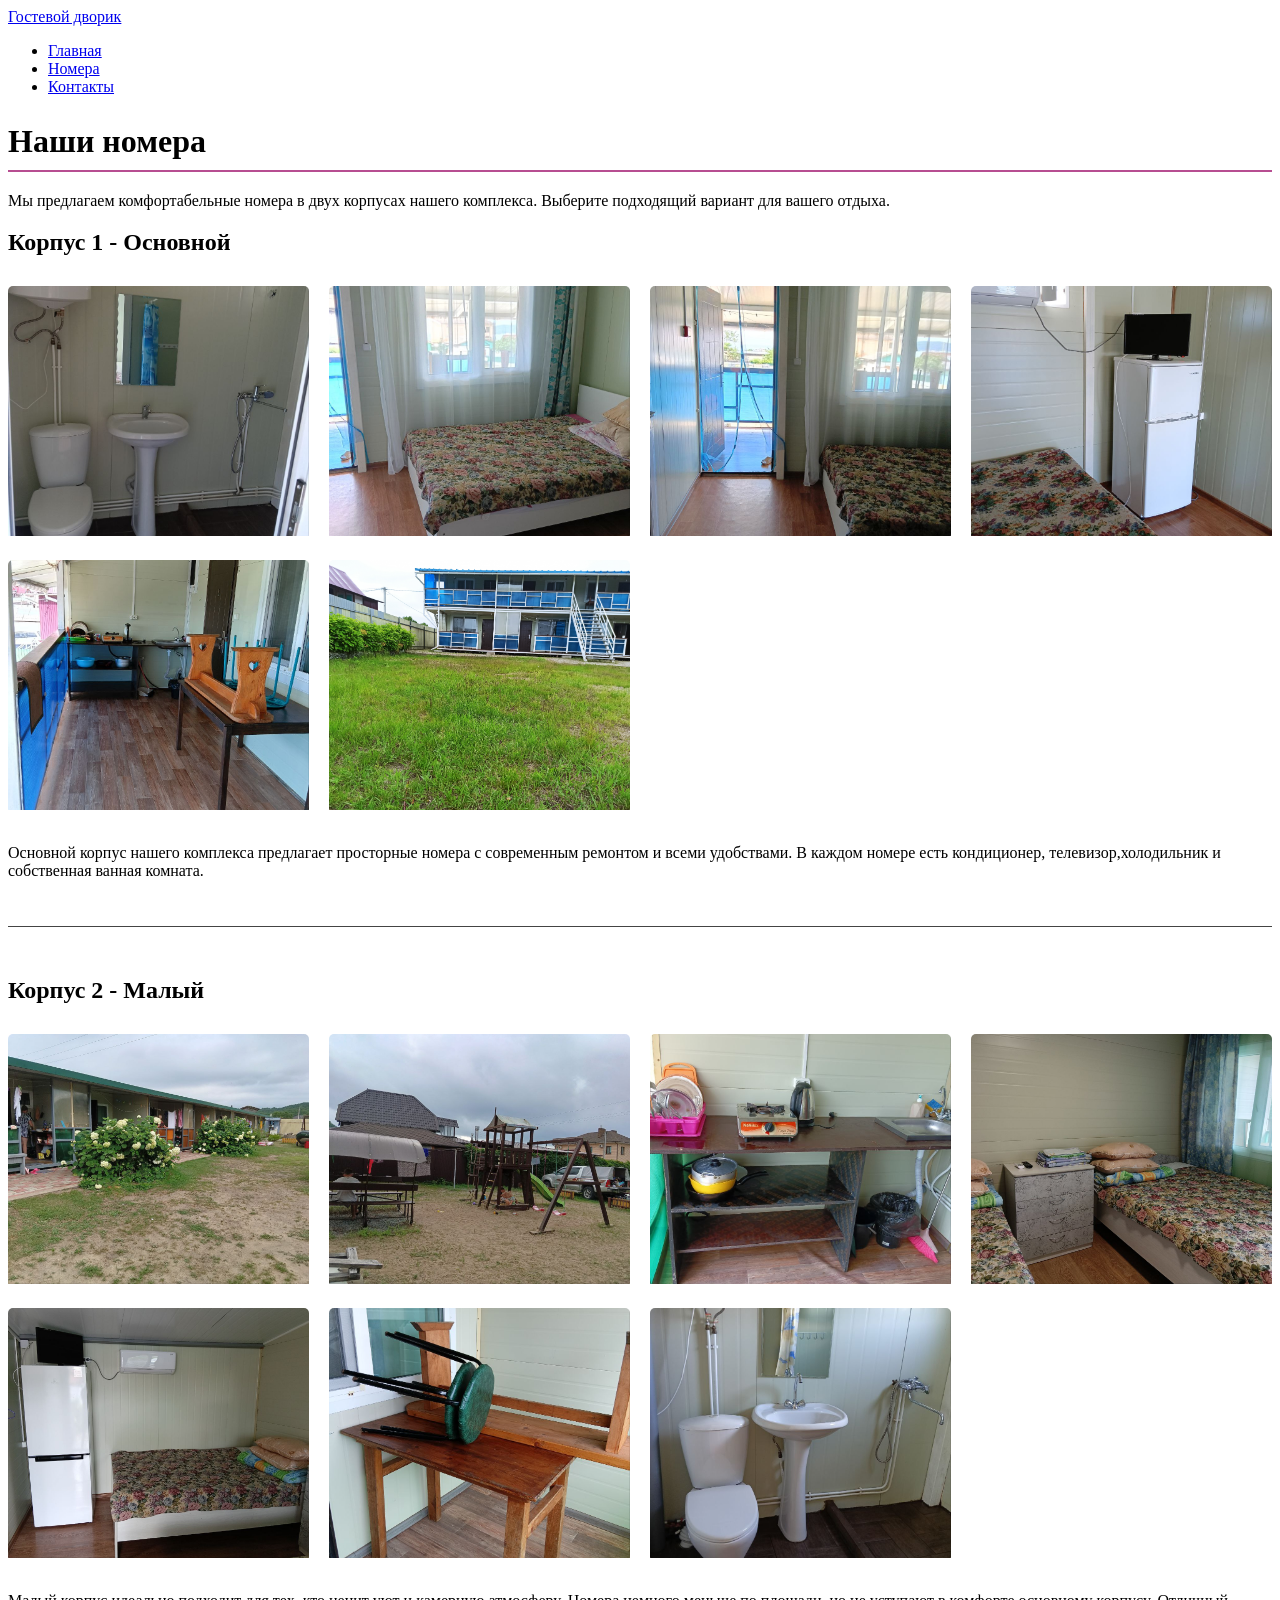
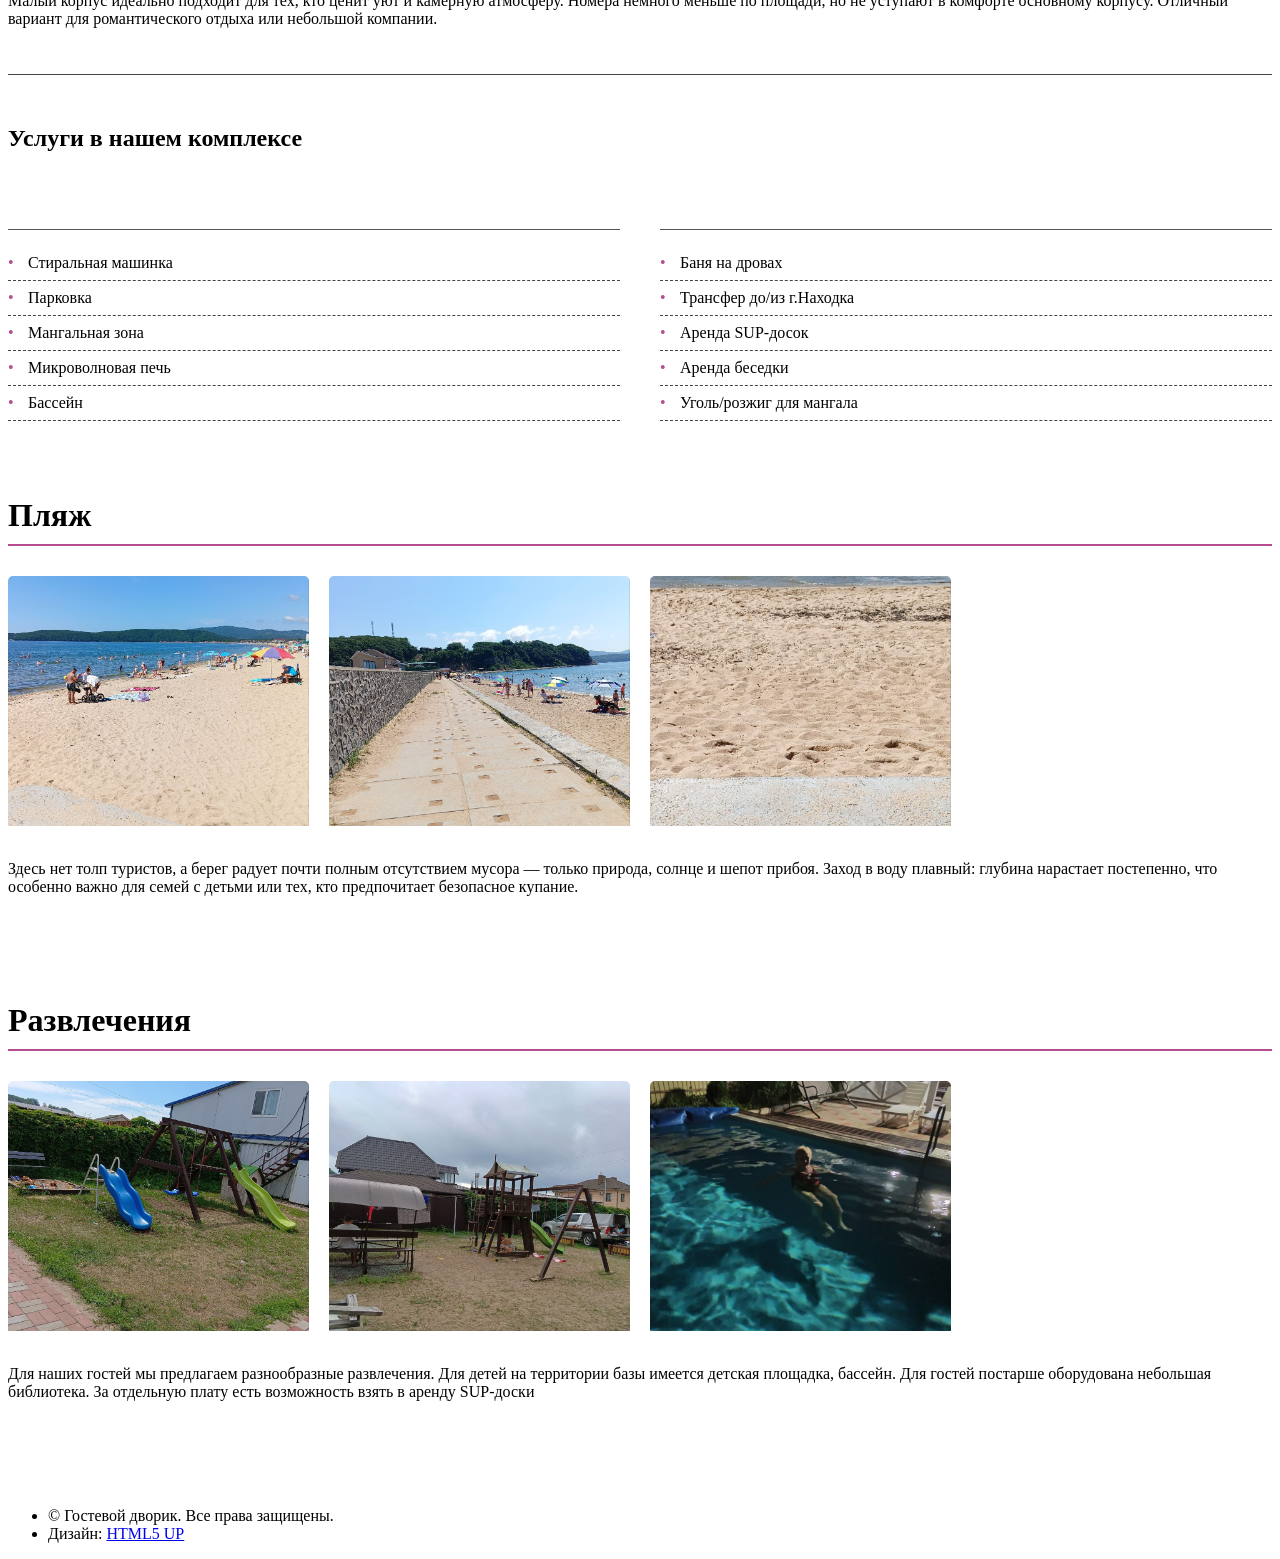
==== generic.html @ ad8b7fc5 "Add files via upload" ====
<!DOCTYPE HTML>
<!--
	Hyperspace by HTML5 UP
	html5up.net | @ajlkn
	Free for personal and commercial use under the CCA 3.0 license (html5up.net/license)
-->
<html>
	<head>
		<title>Гостевой дворик - Номера</title>
		<meta charset="utf-8" />
		<meta name="viewport" content="width=device-width, initial-scale=1, user-scalable=no" />
		<link rel="stylesheet" href="assets/css/main.css" />
		<noscript><link rel="stylesheet" href="assets/css/noscript.css" /></noscript>
		<style>
			/* Стили для разделов корпусов */
			.building-section {
				margin-bottom: 50px;
				padding-bottom: 30px;
				border-bottom: 1px solid #444;
			}
			
			/* Стили для списков услуг */
			.services-container {
				display: flex;
				flex-wrap: wrap;
				gap: 40px;
				margin: 30px 0;
			}
			.services-column {
				flex: 1;
				min-width: 300px;
			}
			.services-title {
				font-size: 1.2em;
				margin-bottom: 15px;
				color: #ffffff;
				padding-bottom: 5px;
				border-bottom: 1px solid #555;
			}
			.services-list {
				list-style-type: none;
				padding-left: 0;
			}
			.services-list li {
				padding: 8px 0;
				border-bottom: 1px dashed #444;
				position: relative;
				padding-left: 20px;
			}
			.services-list li:before {
				content: "•";
				color: #b74e91;
				position: absolute;
				left: 0;
			}
			.service-price {
				float: right;
				color: #f5a623;
				font-weight: bold;
			}
			.free {
				color: #4CAF50;
			}
			
			/* Стили для галереи */
			.gallery-section {
				margin: 60px 0;
				padding-bottom: 30px;
			}
			.gallery {
				display: grid;
				grid-template-columns: repeat(auto-fill, minmax(300px, 1fr));
				gap: 20px;
				margin: 30px 0;
			}
			.gallery-item {
				overflow: hidden;
				border-radius: 5px;
				cursor: pointer;
			}
			.gallery-item img {
				width: 100%;
				height: 250px;
				object-fit: cover;
				transition: transform 0.3s ease;
			}
			.gallery-item:hover img {
				transform: scale(1.05);
			}
			.gallery-description {
				margin-top: 20px;
			}
			
			/* Главный заголовок без подчеркивания */
			.major {
				border-bottom: none !important;
				padding-bottom: 0 !important;
			}
			
			/* Стили для заголовков разделов */
			.section-title {
				font-size: 2em;
				margin-bottom: 20px;
				padding-bottom: 10px;
				border-bottom: 2px solid #b74e91;
			}
			
			/* Розовая линия для разделов */
			.section-divider {
				border-bottom: 2px solid #b74e91;
				margin: 40px 0;
			}
			
			/* Стили для модального окна галереи */
			.modal {
				display: none;
				position: fixed;
				z-index: 9999;
				left: 0;
				top: 0;
				width: 100%;
				height: 100%;
				background-color: rgba(0, 0, 0, 0.9);
				overflow: auto;
			}
			.modal-content {
				display: flex;
				justify-content: center;
				align-items: center;
				height: 100%;
				position: relative;
			}
			.modal-image {
				max-width: 90%;
				max-height: 90%;
				object-fit: contain;
			}
			.close {
				position: absolute;
				top: 20px;
				right: 35px;
				color: #fff;
				font-size: 40px;
				font-weight: bold;
				cursor: pointer;
				z-index: 10000;
			}
			.close:hover {
				color: #b74e91;
			}
			.prev, .next {
				cursor: pointer;
				position: absolute;
				top: 50%;
				width: auto;
				padding: 16px;
				margin-top: -50px;
				color: white;
				font-weight: bold;
				font-size: 24px;
				transition: 0.3s;
				user-select: none;
				background-color: rgba(0, 0, 0, 0.5);
				border-radius: 0 3px 3px 0;
				z-index: 10000;
			}
			.next {
				right: 0;
				border-radius: 3px 0 0 3px;
			}
			.prev {
				left: 0;
				border-radius: 3px 0 0 3px;
			}
			.prev:hover, .next:hover {
				background-color: rgba(0, 0, 0, 0.8);
			}
		</style>
	</head>
	<body class="is-preload">

		<!-- Header -->
			<header id="header">
				<a href="index.html" class="title">Гостевой дворик</a>
				<nav>
					<ul>
						<li><a href="index.html">Главная</a></li>
						<li><a href="generic.html" class="active">Номера</a></li>
						<li><a href="index.html#contacts-anchor">Контакты</a></li>
					</ul>
				</nav>
			</header>

		<!-- Wrapper -->
			<div id="wrapper">

				<!-- Main -->
					<section id="main" class="wrapper">
						<div class="inner">
							<h1 class="section-title">Наши номера</h1>
							
							<p>Мы предлагаем комфортабельные номера в двух корпусах нашего комплекса. Выберите подходящий вариант для вашего отдыха.</p>
							
							<!-- Корпус 1 -->
							<div class="building-section">
								<h2>Корпус 1 - Основной</h2>
								<div class="gallery" id="building1-gallery">
									<div class="gallery-item">
										<img src="images/k1/1.jpg" alt="Корпус 1 - фото 1" onclick="openModal('building1', 0)">
									</div>
									<div class="gallery-item">
										<img src="images/k1/2.jpg" alt="Корпус 1 - фото 2" onclick="openModal('building1', 1)">
									</div>
									<div class="gallery-item">
										<img src="images/k1/3.jpg" alt="Корпус 1 - фото 3" onclick="openModal('building1', 2)">
									</div>
									<div class="gallery-item">
										<img src="images/k1/4.jpg" alt="Корпус 1 - фото 4" onclick="openModal('building1', 3)">
									</div>
									<div class="gallery-item">
										<img src="images/k1/5.jpg" alt="Корпус 1 - фото 5" onclick="openModal('building1', 4)">
									</div>
									<div class="gallery-item">
										<img src="images/k1/6.jpg" alt="Корпус 1 - фото 5" onclick="openModal('building1', 4)">
									</div>
								</div>
								<p>Основной корпус нашего комплекса предлагает просторные номера с современным ремонтом и всеми удобствами. В каждом номере есть кондиционер, телевизор,холодильник и собственная ванная комната.</p>
							</div>
							
							<!-- Корпус 2 -->
							<div class="building-section">
								<h2>Корпус 2 - Малый</h2>
								<div class="gallery" id="building2-gallery">
									<div class="gallery-item">
										<img src="images/k2/1.jpg" alt="Корпус 2 - фото 1" onclick="openModal('building2', 0)">
									</div>
									<div class="gallery-item">
										<img src="images/k2/2.jpg" alt="Корпус 2 - фото 2" onclick="openModal('building2', 1)">
									</div>
									<div class="gallery-item">
										<img src="images/k2/3.jpg" alt="Корпус 2 - фото 3" onclick="openModal('building2', 2)">
									</div>
									<div class="gallery-item">
										<img src="images/k2/4.jpg" alt="Корпус 2 - фото 4" onclick="openModal('building2', 3)">
									</div>
									<div class="gallery-item">
										<img src="images/k2/5.jpg" alt="Корпус 2 - фото 5" onclick="openModal('building2', 4)">
									</div>
									<div class="gallery-item">
										<img src="images/k2/6.jpg" alt="Корпус 2 - фото 6" onclick="openModal('building2', 4)">
									</div>
									<div class="gallery-item">
										<img src="images/k2/7.jpg" alt="Корпус 2 - фото 7" onclick="openModal('building2', 4)">
									</div>
								</div>
								<p>Малый корпус идеально подходит для тех, кто ценит уют и камерную атмосферу. Номера немного меньше по площади, но не уступают в комфорте основному корпусу. Отличный вариант для романтического отдыха или небольшой компании.</p>
							</div>
							
							<!-- Общие услуги -->
							<h2>Услуги в нашем комплексе</h2>
							<div class="services-container">
								<div class="services-column">
									<h3 class="services-title">Основные услуги <span class="free"></span></h3>
									<ul class="services-list">
										<li>Стиральная машинка<span class="service-price free"></span></li>
										<li>Парковка <span class="service-price free"></span></li>
										<li>Мангальная зона <span class="service-price free"></span></li>
										<li>Микроволновая печь <span class="service-price free"></span></li>
										<li>Бассейн <span class="service-price free"></span></li>
									</ul>
								</div>
								<div class="services-column">
									<h3 class="services-title">Дополнительные услуги</h3>
									<ul class="services-list">
										<li>Баня на дровах <span class="service-price"> </span></li>
										<li>Трансфер до/из г.Находка  <span class="service-price"></span></li>
										<li>Аренда SUP-досок <span class="service-price"></span></li>
										<li>Аренда беседки <span class="service-price"></span></li>
										<li>Уголь/розжиг для мангала<span class="service-price"></span></li>
									</ul>
								</div>
							</div>
							
							<!-- Розовая разделительная линия -->
							
							
							<!-- Раздел Пляж -->
							<div id="beach-anchor"></div>
							<div class="gallery-section">
								<h2 class="section-title">Пляж</h2>
								<div class="gallery">
									<div class="gallery-item">
										<img src="images/beach/1.jpg" alt="Пляж - общий вид" onclick="openModal('beach', 0)">
									</div>
									<div class="gallery-item">
										<img src="images/beach/2.jpg" alt="терртория" onclick="openModal('beach', 1)">
									</div>
									<div class="gallery-item">
										<img src="images/beach/3.jpg" alt="территория" onclick="openModal('beach', 2)">
									</div>
								</div>
								<div class="gallery-description">
									<p>Здесь нет толп туристов, а берег радует почти полным отсутствием мусора — только природа, солнце и шепот прибоя. Заход в воду плавный: глубина нарастает постепенно, что особенно важно для семей с детьми или тех, кто предпочитает безопасное купание.</p>
								</div>
							</div>
							
							<!-- Раздел Развлечения -->
							<div id="entertainment-anchor"></div>
							<div class="gallery-section">
								<h2 class="section-title">Развлечения</h2>
								<div class="gallery">
									<div class="gallery-item">
										<img src="images/entertainment/1.jpg" alt="Водные развлечения" onclick="openModal('entertainment', 0)">
									</div>
									<div class="gallery-item">
										<img src="images/entertainment/2.jpg" alt="Детский клуб" onclick="openModal('entertainment', 1)">
									</div>
									<div class="gallery-item">
										<img src="images/entertainment/3.jpg" alt="Вечерние мероприятия" onclick="openModal('entertainment', 2)">
									</div>
								</div>
								<div class="gallery-description">
									<p>Для наших гостей мы предлагаем разнообразные развлечения. Для детей на территории базы имеется детская площадка, бассейн.
										Для гостей постарше оборудована небольшая библиотека. За отдельную плату есть возможность взять в аренду SUP-доски
									</p>
								</div>
							</div>
						</div>
					</section>

			</div>

		<!-- Модальное окно галереи -->
		<div id="galleryModal" class="modal">
			<span class="close" onclick="closeModal()">&times;</span>
			<div class="modal-content">
				<span class="prev" onclick="changeSlide(-1)">&#10094;</span>
				<img class="modal-image" id="modalImage" src="" alt="">
				<span class="next" onclick="changeSlide(1)">&#10095;</span>
			</div>
		</div>

		<!-- Footer -->
			<footer id="footer" class="wrapper alt">
				<div class="inner">
					<ul class="menu">
						<li>&copy; Гостевой дворик. Все права защищены.</li><li>Дизайн: <a href="http://html5up.net">HTML5 UP</a></li>
					</ul>
				</div>
			</footer>

		<!-- Scripts -->
			<script src="assets/js/jquery.min.js"></script>
			<script src="assets/js/jquery.scrollex.min.js"></script>
			<script src="assets/js/jquery.scrolly.min.js"></script>
			<script src="assets/js/browser.min.js"></script>
			<script src="assets/js/breakpoints.min.js"></script>
			<script src="assets/js/util.js"></script>
			<script src="assets/js/main.js"></script>
			
			<script>
				// Данные для галерей
				const galleries = {
					building1: [
						{ src: "images/k1/1.jpg", alt: "Корпус 1 - фото 1" },
						{ src: "images/k1/2.jpg", alt: "Корпус 1 - фото 2" },
						{ src: "images/k1/3.jpg", alt: "Корпус 1 - фото 3" },
						{ src: "images/k1/4.jpg", alt: "Корпус 1 - фото 4" },
						{ src: "images/k1/5.jpg", alt: "Корпус 1 - фото 5" }
					],
					building2: [
						{ src: "images/k2/1.jpg", alt: "Корпус 2 - фото 1" },
						{ src: "images/k2/2.jpg", alt: "Корпус 2 - фото 2" },
						{ src: "images/k2/3.jpg", alt: "Корпус 2 - фото 3" },
						{ src: "images/k2/4.jpg", alt: "Корпус 2 - фото 4" },
						{ src: "images/k2/5.jpg", alt: "Корпус 2 - фото 5" },
					],
					beach: [
						{ src: "images/beach/1.jpg", alt: "Пляж - общий вид" },
						{ src: "images/beach/2.jpg", alt: "территория" },
						{ src: "images/beach/3.jpg", alt: "территория" }
					],
					entertainment: [
						{ src: "images/entertainment/1.jpg", alt: "бассейн" },
						{ src: "images/entertainment/2.jpg", alt: "Детская площадка" },
						{ src: "images/entertainment/3.jpg", alt: "книги" }
					]
				};
				
				let currentGallery = '';
				let currentSlide = 0;
				
				// Открытие модального окна
				function openModal(galleryName, slideIndex) {
					currentGallery = galleryName;
					currentSlide = slideIndex;
					const modal = document.getElementById('galleryModal');
					modal.style.display = 'block';
					document.body.style.overflow = 'hidden'; // Блокируем прокрутку страницы
					updateModalImage();
				}
				
				// Закрытие модального окна
				function closeModal() {
					const modal = document.getElementById('galleryModal');
					modal.style.display = 'none';
					document.body.style.overflow = 'auto'; // Возвращаем прокрутку страницы
				}
				
				// Переключение слайдов
				function changeSlide(n) {
					currentSlide += n;
					const galleryLength = galleries[currentGallery].length;
					
					if (currentSlide >= galleryLength) {
						currentSlide = 0;
					} else if (currentSlide < 0) {
						currentSlide = galleryLength - 1;
					}
					
					updateModalImage();
				}
				
				// Обновление изображения в модальном окне
				function updateModalImage() {
					const modalImg = document.getElementById('modalImage');
					const currentImage = galleries[currentGallery][currentSlide];
					modalImg.src = currentImage.src;
					modalImg.alt = currentImage.alt;
				}
				
				// Закрытие модального окна при клике вне изображения
				document.addEventListener('click', function(event) {
					const modal = document.getElementById('galleryModal');
					if (event.target == modal) {
						closeModal();
					}
				});
				
				// Навигация с клавиатуры
				document.onkeydown = function(e) {
					e = e || window.event;
					const modal = document.getElementById('galleryModal');
					if (modal.style.display === 'block') {
						if (e.keyCode == 37) { // стрелка влево
							changeSlide(-1);
						} else if (e.keyCode == 39) { // стрелка вправо
							changeSlide(1);
						} else if (e.keyCode == 27) { // ESC
							closeModal();
						}
					}
				};
			</script>

	</body>
</html>
---- assets/css/main.css ----
@import url(fontawesome-all.min.css);

/*
	Hyperspace by HTML5 UP
	html5up.net | @ajlkn
	Free for personal and commercial use under the CCA 3.0 license (html5up.net/license)
*/

html, body, div, span, applet, object,
iframe, h1, h2, h3, h4, h5, h6, p, blockquote,
pre, a, abbr, acronym, address, big, cite,
code, del, dfn, em, img, ins, kbd, q, s, samp,
small, strike, strong, sub, sup, tt, var, b,
u, i, center, dl, dt, dd, ol, ul, li, fieldset,
form, label, legend, table, caption, tbody,
tfoot, thead, tr, th, td, article, aside,
canvas, details, embed, figure, figcaption,
footer, header, hgroup, menu, nav, output, ruby,
section, summary, time, mark, audio, video {
	margin: 0;
	padding: 0;
	border: 0;
	font-size: 100%;
	font: inherit;
	vertical-align: baseline;}

article, aside, details, figcaption, figure,
footer, header, hgroup, menu, nav, section {
	display: block;}

body {
	line-height: 1;
}

ol, ul {
	list-style: none;
}

blockquote, q {
	quotes: none;
}

	blockquote:before, blockquote:after, q:before, q:after {
		content: '';
		content: none;
	}

table {
	border-collapse: collapse;
	border-spacing: 0;
}

body {
	-webkit-text-size-adjust: none;
}

mark {
	background-color: transparent;
	color: inherit;
}

input::-moz-focus-inner {
	border: 0;
	padding: 0;
}

input, select, textarea {
	-moz-appearance: none;
	-webkit-appearance: none;
	-ms-appearance: none;
	appearance: none;
}

/* Basic */

	@-ms-viewport {
		width: device-width;
	}

	body {
		-ms-overflow-style: scrollbar;
	}

	@media screen and (max-width: 480px) {

		html, body {
			min-width: 320px;
		}

	}

	html {
		box-sizing: border-box;
	}

	*, *:before, *:after {
		box-sizing: inherit;
	}

	body {
		background: #312450;
	}

		body.is-preload *, body.is-preload *:before, body.is-preload *:after {
			-moz-animation: none !important;
			-webkit-animation: none !important;
			-ms-animation: none !important;
			animation: none !important;
			-moz-transition: none !important;
			-webkit-transition: none !important;
			-ms-transition: none !important;
			transition: none !important;
		}

/* Type */

	body, input, select, textarea {
		color: rgba(255, 255, 255, 0.55);
		font-family: Arial, Helvetica, sans-serif;
		font-size: 16.5pt;
		font-weight: normal;
		line-height: 1.75;
	}

		@media screen and (max-width: 1680px) {

			body, input, select, textarea {
				font-size: 13pt;
			}

		}

		@media screen and (max-width: 1280px) {

			body, input, select, textarea {
				font-size: 12pt;
			}

		}

		@media screen and (max-width: 360px) {

			body, input, select, textarea {
				font-size: 11pt;
			}

		}

	a {
		-moz-transition: color 0.2s ease, border-bottom-color 0.2s ease;
		-webkit-transition: color 0.2s ease, border-bottom-color 0.2s ease;
		-ms-transition: color 0.2s ease, border-bottom-color 0.2s ease;
		transition: color 0.2s ease, border-bottom-color 0.2s ease;
		border-bottom: dotted 1px rgba(255, 255, 255, 0.35);
		color: inherit;
		text-decoration: none;
	}

		a:hover {
			border-bottom-color: transparent;
			color: #ffffff;
		}

	strong, b {
		color: #ffffff;
		font-weight: bold;
	}

	em, i {
		font-style: italic;
	}

	p {
		margin: 0 0 2em 0;
	}

	h1, h2, h3, h4, h5, h6 {
		color: #ffffff;
		font-weight: bold;
		line-height: 1.5;
		margin: 0 0 0.5em 0;
	}

		h1 a, h2 a, h3 a, h4 a, h5 a, h6 a {
			color: inherit;
			text-decoration: none;
		}

	h1 {
		font-size: 2.75em;
	}

		h1.major {
			margin: 0 0 1.3em 0;
			position: relative;
			padding-bottom: 0.35em;
		}

			h1.major:after {
				background-image: -moz-linear-gradient(to right, #5e42a6, #b74e91);
				background-image: -webkit-linear-gradient(to right, #5e42a6, #b74e91);
				background-image: -ms-linear-gradient(to right, #5e42a6, #b74e91);
				background-image: linear-gradient(to right, #5e42a6, #b74e91);
				-moz-transition: max-width 0.2s ease;
				-webkit-transition: max-width 0.2s ease;
				-ms-transition: max-width 0.2s ease;
				transition: max-width 0.2s ease;
				border-radius: 0.2em;
				bottom: 0;
				content: '';
				height: 0.05em;
				position: absolute;
				right: 0;
				width: 100%;
			}

	h2 {
		font-size: 1.75em;
	}

	h3 {
		font-size: 1.1em;
	}

	h4 {
		font-size: 1em;
	}

	h5 {
		font-size: 0.8em;
	}

	h6 {
		font-size: 0.6em;
	}

	@media screen and (max-width: 736px) {

		h1 {
			font-size: 2em;
		}

		h2 {
			font-size: 1.25em;
		}

		h3 {
			font-size: 1em;
		}

		h4 {
			font-size: 0.8em;
		}

		h5 {
			font-size: 0.6em;
		}

		h6 {
			font-size: 0.6em;
		}

	}

	sub {
		font-size: 0.8em;
		position: relative;
		top: 0.5em;
	}

	sup {
		font-size: 0.8em;
		position: relative;
		top: -0.5em;
	}

	blockquote {
		border-left: solid 4px rgba(255, 255, 255, 0.15);
		font-style: italic;
		margin: 0 0 2em 0;
		padding: 0.5em 0 0.5em 2em;
	}

	code {
		background: rgba(255, 255, 255, 0.05);
		border-radius: 0.25em;
		border: solid 1px rgba(255, 255, 255, 0.15);
		font-family: "Courier New", monospace;
		font-size: 0.9em;
		margin: 0 0.25em;
		padding: 0.25em 0.65em;
	}

	pre {
		-webkit-overflow-scrolling: touch;
		font-family: "Courier New", monospace;
		font-size: 0.9em;
		margin: 0 0 2em 0;
	}

		pre code {
			display: block;
			line-height: 1.75em;
			padding: 1em 1.5em;
			overflow-x: auto;
		}

	hr {
		border: 0;
		border-bottom: solid 1px rgba(255, 255, 255, 0.15);
		margin: 2em 0;
	}

		hr.major {
			margin: 3em 0;
		}

	.align-left {
		text-align: left;
	}

	.align-center {
		text-align: center;
	}

	.align-right {
		text-align: right;
	}

/* Row */

	.row {
		display: flex;
		flex-wrap: wrap;
		box-sizing: border-box;
		align-items: stretch;
	}

		.row > * {
			box-sizing: border-box;
		}

		.row.gtr-uniform > * > :last-child {
			margin-bottom: 0;
		}

		.row.aln-left {
			justify-content: flex-start;
		}

		.row.aln-center {
			justify-content: center;
		}

		.row.aln-right {
			justify-content: flex-end;
		}

		.row.aln-top {
			align-items: flex-start;
		}

		.row.aln-middle {
			align-items: center;
		}

		.row.aln-bottom {
			align-items: flex-end;
		}

		.row > .imp {
			order: -1;
		}

		.row > .col-1 {
			width: 8.33333%;
		}

		.row > .off-1 {
			margin-left: 8.33333%;
		}

		.row > .col-2 {
			width: 16.66667%;
		}

		.row > .off-2 {
			margin-left: 16.66667%;
		}

		.row > .col-3 {
			width: 25%;
		}

		.row > .off-3 {
			margin-left: 25%;
		}

		.row > .col-4 {
			width: 33.33333%;
		}

		.row > .off-4 {
			margin-left: 33.33333%;
		}

		.row > .col-5 {
			width: 41.66667%;
		}

		.row > .off-5 {
			margin-left: 41.66667%;
		}

		.row > .col-6 {
			width: 50%;
		}

		.row > .off-6 {
			margin-left: 50%;
		}

		.row > .col-7 {
			width: 58.33333%;
		}

		.row > .off-7 {
			margin-left: 58.33333%;
		}

		.row > .col-8 {
			width: 66.66667%;
		}

		.row > .off-8 {
			margin-left: 66.66667%;
		}

		.row > .col-9 {
			width: 75%;
		}

		.row > .off-9 {
			margin-left: 75%;
		}

		.row > .col-10 {
			width: 83.33333%;
		}

		.row > .off-10 {
			margin-left: 83.33333%;
		}

		.row > .col-11 {
			width: 91.66667%;
		}

		.row > .off-11 {
			margin-left: 91.66667%;
		}

		.row > .col-12 {
			width: 100%;
		}

		.row > .off-12 {
			margin-left: 100%;
		}

		.row.gtr-0 {
			margin-top: 0;
			margin-left: 0em;
		}

			.row.gtr-0 > * {
				padding: 0 0 0 0em;
			}

			.row.gtr-0.gtr-uniform {
				margin-top: 0em;
			}

				.row.gtr-0.gtr-uniform > * {
					padding-top: 0em;
				}

		.row.gtr-25 {
			margin-top: 0;
			margin-left: -0.375em;
		}

			.row.gtr-25 > * {
				padding: 0 0 0 0.375em;
			}

			.row.gtr-25.gtr-uniform {
				margin-top: -0.375em;
			}

				.row.gtr-25.gtr-uniform > * {
					padding-top: 0.375em;
				}

		.row.gtr-50 {
			margin-top: 0;
			margin-left: -0.75em;
		}

			.row.gtr-50 > * {
				padding: 0 0 0 0.75em;
			}

			.row.gtr-50.gtr-uniform {
				margin-top: -0.75em;
			}

				.row.gtr-50.gtr-uniform > * {
					padding-top: 0.75em;
				}

		.row {
			margin-top: 0;
			margin-left: -1.5em;
		}

			.row > * {
				padding: 0 0 0 1.5em;
			}

			.row.gtr-uniform {
				margin-top: -1.5em;
			}

				.row.gtr-uniform > * {
					padding-top: 1.5em;
				}

		.row.gtr-150 {
			margin-top: 0;
			margin-left: -2.25em;
		}

			.row.gtr-150 > * {
				padding: 0 0 0 2.25em;
			}

			.row.gtr-150.gtr-uniform {
				margin-top: -2.25em;
			}

				.row.gtr-150.gtr-uniform > * {
					padding-top: 2.25em;
				}

		.row.gtr-200 {
			margin-top: 0;
			margin-left: -3em;
		}

			.row.gtr-200 > * {
				padding: 0 0 0 3em;
			}

			.row.gtr-200.gtr-uniform {
				margin-top: -3em;
			}

				.row.gtr-200.gtr-uniform > * {
					padding-top: 3em;
				}

		@media screen and (max-width: 1680px) {

			.row {
				display: flex;
				flex-wrap: wrap;
				box-sizing: border-box;
				align-items: stretch;
			}

				.row > * {
					box-sizing: border-box;
				}

				.row.gtr-uniform > * > :last-child {
					margin-bottom: 0;
				}

				.row.aln-left {
					justify-content: flex-start;
				}

				.row.aln-center {
					justify-content: center;
				}

				.row.aln-right {
					justify-content: flex-end;
				}

				.row.aln-top {
					align-items: flex-start;
				}

				.row.aln-middle {
					align-items: center;
				}

				.row.aln-bottom {
					align-items: flex-end;
				}

				.row > .imp-xlarge {
					order: -1;
				}

				.row > .col-1-xlarge {
					width: 8.33333%;
				}

				.row > .off-1-xlarge {
					margin-left: 8.33333%;
				}

				.row > .col-2-xlarge {
					width: 16.66667%;
				}

				.row > .off-2-xlarge {
					margin-left: 16.66667%;
				}

				.row > .col-3-xlarge {
					width: 25%;
				}

				.row > .off-3-xlarge {
					margin-left: 25%;
				}

				.row > .col-4-xlarge {
					width: 33.33333%;
				}

				.row > .off-4-xlarge {
					margin-left: 33.33333%;
				}

				.row > .col-5-xlarge {
					width: 41.66667%;
				}

				.row > .off-5-xlarge {
					margin-left: 41.66667%;
				}

				.row > .col-6-xlarge {
					width: 50%;
				}

				.row > .off-6-xlarge {
					margin-left: 50%;
				}

				.row > .col-7-xlarge {
					width: 58.33333%;
				}

				.row > .off-7-xlarge {
					margin-left: 58.33333%;
				}

				.row > .col-8-xlarge {
					width: 66.66667%;
				}

				.row > .off-8-xlarge {
					margin-left: 66.66667%;
				}

				.row > .col-9-xlarge {
					width: 75%;
				}

				.row > .off-9-xlarge {
					margin-left: 75%;
				}

				.row > .col-10-xlarge {
					width: 83.33333%;
				}

				.row > .off-10-xlarge {
					margin-left: 83.33333%;
				}

				.row > .col-11-xlarge {
					width: 91.66667%;
				}

				.row > .off-11-xlarge {
					margin-left: 91.66667%;
				}

				.row > .col-12-xlarge {
					width: 100%;
				}

				.row > .off-12-xlarge {
					margin-left: 100%;
				}

				.row.gtr-0 {
					margin-top: 0;
					margin-left: 0em;
				}

					.row.gtr-0 > * {
						padding: 0 0 0 0em;
					}

					.row.gtr-0.gtr-uniform {
						margin-top: 0em;
					}

						.row.gtr-0.gtr-uniform > * {
							padding-top: 0em;
						}

				.row.gtr-25 {
					margin-top: 0;
					margin-left: -0.375em;
				}

					.row.gtr-25 > * {
						padding: 0 0 0 0.375em;
					}

					.row.gtr-25.gtr-uniform {
						margin-top: -0.375em;
					}

						.row.gtr-25.gtr-uniform > * {
							padding-top: 0.375em;
						}

				.row.gtr-50 {
					margin-top: 0;
					margin-left: -0.75em;
				}

					.row.gtr-50 > * {
						padding: 0 0 0 0.75em;
					}

					.row.gtr-50.gtr-uniform {
						margin-top: -0.75em;
					}

						.row.gtr-50.gtr-uniform > * {
							padding-top: 0.75em;
						}

				.row {
					margin-top: 0;
					margin-left: -1.5em;
				}

					.row > * {
						padding: 0 0 0 1.5em;
					}

					.row.gtr-uniform {
						margin-top: -1.5em;
					}

						.row.gtr-uniform > * {
							padding-top: 1.5em;
						}

				.row.gtr-150 {
					margin-top: 0;
					margin-left: -2.25em;
				}

					.row.gtr-150 > * {
						padding: 0 0 0 2.25em;
					}

					.row.gtr-150.gtr-uniform {
						margin-top: -2.25em;
					}

						.row.gtr-150.gtr-uniform > * {
							padding-top: 2.25em;
						}

				.row.gtr-200 {
					margin-top: 0;
					margin-left: -3em;
				}

					.row.gtr-200 > * {
						padding: 0 0 0 3em;
					}

					.row.gtr-200.gtr-uniform {
						margin-top: -3em;
					}

						.row.gtr-200.gtr-uniform > * {
							padding-top: 3em;
						}

		}

		@media screen and (max-width: 1280px) {

			.row {
				display: flex;
				flex-wrap: wrap;
				box-sizing: border-box;
				align-items: stretch;
			}

				.row > * {
					box-sizing: border-box;
				}

				.row.gtr-uniform > * > :last-child {
					margin-bottom: 0;
				}

				.row.aln-left {
					justify-content: flex-start;
				}

				.row.aln-center {
					justify-content: center;
				}

				.row.aln-right {
					justify-content: flex-end;
				}

				.row.aln-top {
					align-items: flex-start;
				}

				.row.aln-middle {
					align-items: center;
				}

				.row.aln-bottom {
					align-items: flex-end;
				}

				.row > .imp-large {
					order: -1;
				}

				.row > .col-1-large {
					width: 8.33333%;
				}

				.row > .off-1-large {
					margin-left: 8.33333%;
				}

				.row > .col-2-large {
					width: 16.66667%;
				}

				.row > .off-2-large {
					margin-left: 16.66667%;
				}

				.row > .col-3-large {
					width: 25%;
				}

				.row > .off-3-large {
					margin-left: 25%;
				}

				.row > .col-4-large {
					width: 33.33333%;
				}

				.row > .off-4-large {
					margin-left: 33.33333%;
				}

				.row > .col-5-large {
					width: 41.66667%;
				}

				.row > .off-5-large {
					margin-left: 41.66667%;
				}

				.row > .col-6-large {
					width: 50%;
				}

				.row > .off-6-large {
					margin-left: 50%;
				}

				.row > .col-7-large {
					width: 58.33333%;
				}

				.row > .off-7-large {
					margin-left: 58.33333%;
				}

				.row > .col-8-large {
					width: 66.66667%;
				}

				.row > .off-8-large {
					margin-left: 66.66667%;
				}

				.row > .col-9-large {
					width: 75%;
				}

				.row > .off-9-large {
					margin-left: 75%;
				}

				.row > .col-10-large {
					width: 83.33333%;
				}

				.row > .off-10-large {
					margin-left: 83.33333%;
				}

				.row > .col-11-large {
					width: 91.66667%;
				}

				.row > .off-11-large {
					margin-left: 91.66667%;
				}

				.row > .col-12-large {
					width: 100%;
				}

				.row > .off-12-large {
					margin-left: 100%;
				}

				.row.gtr-0 {
					margin-top: 0;
					margin-left: 0em;
				}

					.row.gtr-0 > * {
						padding: 0 0 0 0em;
					}

					.row.gtr-0.gtr-uniform {
						margin-top: 0em;
					}

						.row.gtr-0.gtr-uniform > * {
							padding-top: 0em;
						}

				.row.gtr-25 {
					margin-top: 0;
					margin-left: -0.375em;
				}

					.row.gtr-25 > * {
						padding: 0 0 0 0.375em;
					}

					.row.gtr-25.gtr-uniform {
						margin-top: -0.375em;
					}

						.row.gtr-25.gtr-uniform > * {
							padding-top: 0.375em;
						}

				.row.gtr-50 {
					margin-top: 0;
					margin-left: -0.75em;
				}

					.row.gtr-50 > * {
						padding: 0 0 0 0.75em;
					}

					.row.gtr-50.gtr-uniform {
						margin-top: -0.75em;
					}

						.row.gtr-50.gtr-uniform > * {
							padding-top: 0.75em;
						}

				.row {
					margin-top: 0;
					margin-left: -1.5em;
				}

					.row > * {
						padding: 0 0 0 1.5em;
					}

					.row.gtr-uniform {
						margin-top: -1.5em;
					}

						.row.gtr-uniform > * {
							padding-top: 1.5em;
						}

				.row.gtr-150 {
					margin-top: 0;
					margin-left: -2.25em;
				}

					.row.gtr-150 > * {
						padding: 0 0 0 2.25em;
					}

					.row.gtr-150.gtr-uniform {
						margin-top: -2.25em;
					}

						.row.gtr-150.gtr-uniform > * {
							padding-top: 2.25em;
						}

				.row.gtr-200 {
					margin-top: 0;
					margin-left: -3em;
				}

					.row.gtr-200 > * {
						padding: 0 0 0 3em;
					}

					.row.gtr-200.gtr-uniform {
						margin-top: -3em;
					}

						.row.gtr-200.gtr-uniform > * {
							padding-top: 3em;
						}

		}

		@media screen and (max-width: 980px) {

			.row {
				display: flex;
				flex-wrap: wrap;
				box-sizing: border-box;
				align-items: stretch;
			}

				.row > * {
					box-sizing: border-box;
				}

				.row.gtr-uniform > * > :last-child {
					margin-bottom: 0;
				}

				.row.aln-left {
					justify-content: flex-start;
				}

				.row.aln-center {
					justify-content: center;
				}

				.row.aln-right {
					justify-content: flex-end;
				}

				.row.aln-top {
					align-items: flex-start;
				}

				.row.aln-middle {
					align-items: center;
				}

				.row.aln-bottom {
					align-items: flex-end;
				}

				.row > .imp-medium {
					order: -1;
				}

				.row > .col-1-medium {
					width: 8.33333%;
				}

				.row > .off-1-medium {
					margin-left: 8.33333%;
				}

				.row > .col-2-medium {
					width: 16.66667%;
				}

				.row > .off-2-medium {
					margin-left: 16.66667%;
				}

				.row > .col-3-medium {
					width: 25%;
				}

				.row > .off-3-medium {
					margin-left: 25%;
				}

				.row > .col-4-medium {
					width: 33.33333%;
				}

				.row > .off-4-medium {
					margin-left: 33.33333%;
				}

				.row > .col-5-medium {
					width: 41.66667%;
				}

				.row > .off-5-medium {
					margin-left: 41.66667%;
				}

				.row > .col-6-medium {
					width: 50%;
				}

				.row > .off-6-medium {
					margin-left: 50%;
				}

				.row > .col-7-medium {
					width: 58.33333%;
				}

				.row > .off-7-medium {
					margin-left: 58.33333%;
				}

				.row > .col-8-medium {
					width: 66.66667%;
				}

				.row > .off-8-medium {
					margin-left: 66.66667%;
				}

				.row > .col-9-medium {
					width: 75%;
				}

				.row > .off-9-medium {
					margin-left: 75%;
				}

				.row > .col-10-medium {
					width: 83.33333%;
				}

				.row > .off-10-medium {
					margin-left: 83.33333%;
				}

				.row > .col-11-medium {
					width: 91.66667%;
				}

				.row > .off-11-medium {
					margin-left: 91.66667%;
				}

				.row > .col-12-medium {
					width: 100%;
				}

				.row > .off-12-medium {
					margin-left: 100%;
				}

				.row.gtr-0 {
					margin-top: 0;
					margin-left: 0em;
				}

					.row.gtr-0 > * {
						padding: 0 0 0 0em;
					}

					.row.gtr-0.gtr-uniform {
						margin-top: 0em;
					}

						.row.gtr-0.gtr-uniform > * {
							padding-top: 0em;
						}

				.row.gtr-25 {
					margin-top: 0;
					margin-left: -0.375em;
				}

					.row.gtr-25 > * {
						padding: 0 0 0 0.375em;
					}

					.row.gtr-25.gtr-uniform {
						margin-top: -0.375em;
					}

						.row.gtr-25.gtr-uniform > * {
							padding-top: 0.375em;
						}

				.row.gtr-50 {
					margin-top: 0;
					margin-left: -0.75em;
				}

					.row.gtr-50 > * {
						padding: 0 0 0 0.75em;
					}

					.row.gtr-50.gtr-uniform {
						margin-top: -0.75em;
					}

						.row.gtr-50.gtr-uniform > * {
							padding-top: 0.75em;
						}

				.row {
					margin-top: 0;
					margin-left: -1.5em;
				}

					.row > * {
						padding: 0 0 0 1.5em;
					}

					.row.gtr-uniform {
						margin-top: -1.5em;
					}

						.row.gtr-uniform > * {
							padding-top: 1.5em;
						}

				.row.gtr-150 {
					margin-top: 0;
					margin-left: -2.25em;
				}

					.row.gtr-150 > * {
						padding: 0 0 0 2.25em;
					}

					.row.gtr-150.gtr-uniform {
						margin-top: -2.25em;
					}

						.row.gtr-150.gtr-uniform > * {
							padding-top: 2.25em;
						}

				.row.gtr-200 {
					margin-top: 0;
					margin-left: -3em;
				}

					.row.gtr-200 > * {
						padding: 0 0 0 3em;
					}

					.row.gtr-200.gtr-uniform {
						margin-top: -3em;
					}

						.row.gtr-200.gtr-uniform > * {
							padding-top: 3em;
						}

		}

		@media screen and (max-width: 736px) {

			.row {
				display: flex;
				flex-wrap: wrap;
				box-sizing: border-box;
				align-items: stretch;
			}

				.row > * {
					box-sizing: border-box;
				}

				.row.gtr-uniform > * > :last-child {
					margin-bottom: 0;
				}

				.row.aln-left {
					justify-content: flex-start;
				}

				.row.aln-center {
					justify-content: center;
				}

				.row.aln-right {
					justify-content: flex-end;
				}

				.row.aln-top {
					align-items: flex-start;
				}

				.row.aln-middle {
					align-items: center;
				}

				.row.aln-bottom {
					align-items: flex-end;
				}

				.row > .imp-small {
					order: -1;
				}

				.row > .col-1-small {
					width: 8.33333%;
				}

				.row > .off-1-small {
					margin-left: 8.33333%;
				}

				.row > .col-2-small {
					width: 16.66667%;
				}

				.row > .off-2-small {
					margin-left: 16.66667%;
				}

				.row > .col-3-small {
					width: 25%;
				}

				.row > .off-3-small {
					margin-left: 25%;
				}

				.row > .col-4-small {
					width: 33.33333%;
				}

				.row > .off-4-small {
					margin-left: 33.33333%;
				}

				.row > .col-5-small {
					width: 41.66667%;
				}

				.row > .off-5-small {
					margin-left: 41.66667%;
				}

				.row > .col-6-small {
					width: 50%;
				}

				.row > .off-6-small {
					margin-left: 50%;
				}

				.row > .col-7-small {
					width: 58.33333%;
				}

				.row > .off-7-small {
					margin-left: 58.33333%;
				}

				.row > .col-8-small {
					width: 66.66667%;
				}

				.row > .off-8-small {
					margin-left: 66.66667%;
				}

				.row > .col-9-small {
					width: 75%;
				}

				.row > .off-9-small {
					margin-left: 75%;
				}

				.row > .col-10-small {
					width: 83.33333%;
				}

				.row > .off-10-small {
					margin-left: 83.33333%;
				}

				.row > .col-11-small {
					width: 91.66667%;
				}

				.row > .off-11-small {
					margin-left: 91.66667%;
				}

				.row > .col-12-small {
					width: 100%;
				}

				.row > .off-12-small {
					margin-left: 100%;
				}

				.row.gtr-0 {
					margin-top: 0;
					margin-left: 0em;
				}

					.row.gtr-0 > * {
						padding: 0 0 0 0em;
					}

					.row.gtr-0.gtr-uniform {
						margin-top: 0em;
					}

						.row.gtr-0.gtr-uniform > * {
							padding-top: 0em;
						}

				.row.gtr-25 {
					margin-top: 0;
					margin-left: -0.375em;
				}

					.row.gtr-25 > * {
						padding: 0 0 0 0.375em;
					}

					.row.gtr-25.gtr-uniform {
						margin-top: -0.375em;
					}

						.row.gtr-25.gtr-uniform > * {
							padding-top: 0.375em;
						}

				.row.gtr-50 {
					margin-top: 0;
					margin-left: -0.75em;
				}

					.row.gtr-50 > * {
						padding: 0 0 0 0.75em;
					}

					.row.gtr-50.gtr-uniform {
						margin-top: -0.75em;
					}

						.row.gtr-50.gtr-uniform > * {
							padding-top: 0.75em;
						}

				.row {
					margin-top: 0;
					margin-left: -1.5em;
				}

					.row > * {
						padding: 0 0 0 1.5em;
					}

					.row.gtr-uniform {
						margin-top: -1.5em;
					}

						.row.gtr-uniform > * {
							padding-top: 1.5em;
						}

				.row.gtr-150 {
					margin-top: 0;
					margin-left: -2.25em;
				}

					.row.gtr-150 > * {
						padding: 0 0 0 2.25em;
					}

					.row.gtr-150.gtr-uniform {
						margin-top: -2.25em;
					}

						.row.gtr-150.gtr-uniform > * {
							padding-top: 2.25em;
						}

				.row.gtr-200 {
					margin-top: 0;
					margin-left: -3em;
				}

					.row.gtr-200 > * {
						padding: 0 0 0 3em;
					}

					.row.gtr-200.gtr-uniform {
						margin-top: -3em;
					}

						.row.gtr-200.gtr-uniform > * {
							padding-top: 3em;
						}

		}

		@media screen and (max-width: 480px) {

			.row {
				display: flex;
				flex-wrap: wrap;
				box-sizing: border-box;
				align-items: stretch;
			}

				.row > * {
					box-sizing: border-box;
				}

				.row.gtr-uniform > * > :last-child {
					margin-bottom: 0;
				}

				.row.aln-left {
					justify-content: flex-start;
				}

				.row.aln-center {
					justify-content: center;
				}

				.row.aln-right {
					justify-content: flex-end;
				}

				.row.aln-top {
					align-items: flex-start;
				}

				.row.aln-middle {
					align-items: center;
				}

				.row.aln-bottom {
					align-items: flex-end;
				}

				.row > .imp-xsmall {
					order: -1;
				}

				.row > .col-1-xsmall {
					width: 8.33333%;
				}

				.row > .off-1-xsmall {
					margin-left: 8.33333%;
				}

				.row > .col-2-xsmall {
					width: 16.66667%;
				}

				.row > .off-2-xsmall {
					margin-left: 16.66667%;
				}

				.row > .col-3-xsmall {
					width: 25%;
				}

				.row > .off-3-xsmall {
					margin-left: 25%;
				}

				.row > .col-4-xsmall {
					width: 33.33333%;
				}

				.row > .off-4-xsmall {
					margin-left: 33.33333%;
				}

				.row > .col-5-xsmall {
					width: 41.66667%;
				}

				.row > .off-5-xsmall {
					margin-left: 41.66667%;
				}

				.row > .col-6-xsmall {
					width: 50%;
				}

				.row > .off-6-xsmall {
					margin-left: 50%;
				}

				.row > .col-7-xsmall {
					width: 58.33333%;
				}

				.row > .off-7-xsmall {
					margin-left: 58.33333%;
				}

				.row > .col-8-xsmall {
					width: 66.66667%;
				}

				.row > .off-8-xsmall {
					margin-left: 66.66667%;
				}

				.row > .col-9-xsmall {
					width: 75%;
				}

				.row > .off-9-xsmall {
					margin-left: 75%;
				}

				.row > .col-10-xsmall {
					width: 83.33333%;
				}

				.row > .off-10-xsmall {
					margin-left: 83.33333%;
				}

				.row > .col-11-xsmall {
					width: 91.66667%;
				}

				.row > .off-11-xsmall {
					margin-left: 91.66667%;
				}

				.row > .col-12-xsmall {
					width: 100%;
				}

				.row > .off-12-xsmall {
					margin-left: 100%;
				}

				.row.gtr-0 {
					margin-top: 0;
					margin-left: 0em;
				}

					.row.gtr-0 > * {
						padding: 0 0 0 0em;
					}

					.row.gtr-0.gtr-uniform {
						margin-top: 0em;
					}

						.row.gtr-0.gtr-uniform > * {
							padding-top: 0em;
						}

				.row.gtr-25 {
					margin-top: 0;
					margin-left: -0.375em;
				}

					.row.gtr-25 > * {
						padding: 0 0 0 0.375em;
					}

					.row.gtr-25.gtr-uniform {
						margin-top: -0.375em;
					}

						.row.gtr-25.gtr-uniform > * {
							padding-top: 0.375em;
						}

				.row.gtr-50 {
					margin-top: 0;
					margin-left: -0.75em;
				}

					.row.gtr-50 > * {
						padding: 0 0 0 0.75em;
					}

					.row.gtr-50.gtr-uniform {
						margin-top: -0.75em;
					}

						.row.gtr-50.gtr-uniform > * {
							padding-top: 0.75em;
						}

				.row {
					margin-top: 0;
					margin-left: -1.5em;
				}

					.row > * {
						padding: 0 0 0 1.5em;
					}

					.row.gtr-uniform {
						margin-top: -1.5em;
					}

						.row.gtr-uniform > * {
							padding-top: 1.5em;
						}

				.row.gtr-150 {
					margin-top: 0;
					margin-left: -2.25em;
				}

					.row.gtr-150 > * {
						padding: 0 0 0 2.25em;
					}

					.row.gtr-150.gtr-uniform {
						margin-top: -2.25em;
					}

						.row.gtr-150.gtr-uniform > * {
							padding-top: 2.25em;
						}

				.row.gtr-200 {
					margin-top: 0;
					margin-left: -3em;
				}

					.row.gtr-200 > * {
						padding: 0 0 0 3em;
					}

					.row.gtr-200.gtr-uniform {
						margin-top: -3em;
					}

						.row.gtr-200.gtr-uniform > * {
							padding-top: 3em;
						}

		}

/* Box */

	.box {
		border-radius: 0.25em;
		border: solid 1px rgba(255, 255, 255, 0.15);
		margin-bottom: 2em;
		padding: 1.5em;
	}

		.box > :last-child,
		.box > :last-child > :last-child,
		.box > :last-child > :last-child > :last-child {
			margin-bottom: 0;
		}

		.box.alt {
			border: 0;
			border-radius: 0;
			padding: 0;
		}

/* Button */

	input[type="submit"],
	input[type="reset"],
	input[type="button"],
	button,
	.button {
		-moz-appearance: none;
		-webkit-appearance: none;
		-ms-appearance: none;
		appearance: none;
		-moz-transition: border-color 0.2s ease;
		-webkit-transition: border-color 0.2s ease;
		-ms-transition: border-color 0.2s ease;
		transition: border-color 0.2s ease;
		background-color: transparent;
		border: solid 1px !important;
		border-color: rgba(255, 255, 255, 0.15) !important;
		border-radius: 3em;
		color: #ffffff !important;
		cursor: pointer;
		display: inline-block;
		font-size: 0.6em;
		font-weight: bold;
		height: calc(4.75em + 2px);
		letter-spacing: 0.25em;
		line-height: 4.75em;
		outline: 0;
		padding: 0 3.75em;
		position: relative;
		text-align: center;
		text-decoration: none;
		text-transform: uppercase;
		white-space: nowrap;
	}

		input[type="submit"]:after,
		input[type="reset"]:after,
		input[type="button"]:after,
		button:after,
		.button:after {
			-moz-transform: scale(0.25);
			-webkit-transform: scale(0.25);
			-ms-transform: scale(0.25);
			transform: scale(0.25);
			pointer-events: none;
			-moz-transition: opacity 0.2s ease, -moz-transform 0.2s ease;
			-webkit-transition: opacity 0.2s ease, -webkit-transform 0.2s ease;
			-ms-transition: opacity 0.2s ease, -ms-transform 0.2s ease;
			transition: opacity 0.2s ease, transform 0.2s ease;
			background: #ffffff;
			border-radius: 3em;
			content: '';
			height: 100%;
			left: 0;
			opacity: 0;
			position: absolute;
			top: 0;
			width: 100%;
		}

		input[type="submit"].icon:before,
		input[type="reset"].icon:before,
		input[type="button"].icon:before,
		button.icon:before,
		.button.icon:before {
			margin-right: 0.75em;
		}

		input[type="submit"].fit,
		input[type="reset"].fit,
		input[type="button"].fit,
		button.fit,
		.button.fit {
			width: 100%;
		}

		input[type="submit"].small,
		input[type="reset"].small,
		input[type="button"].small,
		button.small,
		.button.small {
			font-size: 0.4em;
		}

		input[type="submit"].large,
		input[type="reset"].large,
		input[type="button"].large,
		button.large,
		.button.large {
			font-size: 0.8em;
		}

		input[type="submit"].primary,
		input[type="reset"].primary,
		input[type="button"].primary,
		button.primary,
		.button.primary {
			background-color: #ffffff;
			color: #312450 !important;
		}

			input[type="submit"].primary:after,
			input[type="reset"].primary:after,
			input[type="button"].primary:after,
			button.primary:after,
			.button.primary:after {
				display: none;
			}

		input[type="submit"].disabled, input[type="submit"]:disabled,
		input[type="reset"].disabled,
		input[type="reset"]:disabled,
		input[type="button"].disabled,
		input[type="button"]:disabled,
		button.disabled,
		button:disabled,
		.button.disabled,
		.button:disabled {
			cursor: default;
			opacity: 0.5;
			pointer-events: none;
		}

		input[type="submit"]:hover,
		input[type="reset"]:hover,
		input[type="button"]:hover,
		button:hover,
		.button:hover {
			border-color: rgba(255, 255, 255, 0.55) !important;
		}

			input[type="submit"]:hover:after,
			input[type="reset"]:hover:after,
			input[type="button"]:hover:after,
			button:hover:after,
			.button:hover:after {
				opacity: 0.05;
				-moz-transform: scale(1);
				-webkit-transform: scale(1);
				-ms-transform: scale(1);
				transform: scale(1);
			}

			input[type="submit"]:hover:active,
			input[type="reset"]:hover:active,
			input[type="button"]:hover:active,
			button:hover:active,
			.button:hover:active {
				border-color: #ffffff !important;
			}

				input[type="submit"]:hover:active:after,
				input[type="reset"]:hover:active:after,
				input[type="button"]:hover:active:after,
				button:hover:active:after,
				.button:hover:active:after {
					opacity: 0.1;
				}

/* Features */

	.features {
		display: -moz-flex;
		display: -webkit-flex;
		display: -ms-flex;
		display: flex;
		-moz-flex-wrap: wrap;
		-webkit-flex-wrap: wrap;
		-ms-flex-wrap: wrap;
		flex-wrap: wrap;
		border-radius: 0.25em;
		border: solid 1px rgba(255, 255, 255, 0.15);
		background: rgba(255, 255, 255, 0.05);
		margin: 0 0 2em 0;
	}

		.features section {
			padding: 3.5em 3em 1em 7em ;
			width: 50%;
			border-top: solid 1px rgba(255, 255, 255, 0.15);
			position: relative;
		}

			.features section:nth-child(-n + 2) {
				border-top-width: 0;
			}

			.features section:nth-child(2n) {
				border-left: solid 1px rgba(255, 255, 255, 0.15);
			}

			.features section .icon {
				-moz-transition: opacity 0.5s ease, -moz-transform 0.5s ease;
				-webkit-transition: opacity 0.5s ease, -webkit-transform 0.5s ease;
				-ms-transition: opacity 0.5s ease, -ms-transform 0.5s ease;
				transition: opacity 0.5s ease, transform 0.5s ease;
				-moz-transition-delay: 1s;
				-webkit-transition-delay: 1s;
				-ms-transition-delay: 1s;
				transition-delay: 1s;
				-moz-transform: scale(1);
				-webkit-transform: scale(1);
				-ms-transform: scale(1);
				transform: scale(1);
				position: absolute;
				left: 3em;
				top: 3em;
				opacity: 1;
			}

			.features section:nth-child(1) .icon {
				-moz-transition-delay: 0.15s;
				-webkit-transition-delay: 0.15s;
				-ms-transition-delay: 0.15s;
				transition-delay: 0.15s;
			}

			.features section:nth-child(2) .icon {
				-moz-transition-delay: 0.3s;
				-webkit-transition-delay: 0.3s;
				-ms-transition-delay: 0.3s;
				transition-delay: 0.3s;
			}

			.features section:nth-child(3) .icon {
				-moz-transition-delay: 0.45s;
				-webkit-transition-delay: 0.45s;
				-ms-transition-delay: 0.45s;
				transition-delay: 0.45s;
			}

			.features section:nth-child(4) .icon {
				-moz-transition-delay: 0.6s;
				-webkit-transition-delay: 0.6s;
				-ms-transition-delay: 0.6s;
				transition-delay: 0.6s;
			}

			.features section:nth-child(5) .icon {
				-moz-transition-delay: 0.75s;
				-webkit-transition-delay: 0.75s;
				-ms-transition-delay: 0.75s;
				transition-delay: 0.75s;
			}

			.features section:nth-child(6) .icon {
				-moz-transition-delay: 0.9s;
				-webkit-transition-delay: 0.9s;
				-ms-transition-delay: 0.9s;
				transition-delay: 0.9s;
			}

			.features section:nth-child(7) .icon {
				-moz-transition-delay: 1.05s;
				-webkit-transition-delay: 1.05s;
				-ms-transition-delay: 1.05s;
				transition-delay: 1.05s;
			}

			.features section:nth-child(8) .icon {
				-moz-transition-delay: 1.2s;
				-webkit-transition-delay: 1.2s;
				-ms-transition-delay: 1.2s;
				transition-delay: 1.2s;
			}

			.features section:nth-child(9) .icon {
				-moz-transition-delay: 1.35s;
				-webkit-transition-delay: 1.35s;
				-ms-transition-delay: 1.35s;
				transition-delay: 1.35s;
			}

			.features section:nth-child(10) .icon {
				-moz-transition-delay: 1.5s;
				-webkit-transition-delay: 1.5s;
				-ms-transition-delay: 1.5s;
				transition-delay: 1.5s;
			}

			.features section:nth-child(11) .icon {
				-moz-transition-delay: 1.65s;
				-webkit-transition-delay: 1.65s;
				-ms-transition-delay: 1.65s;
				transition-delay: 1.65s;
			}

			.features section:nth-child(12) .icon {
				-moz-transition-delay: 1.8s;
				-webkit-transition-delay: 1.8s;
				-ms-transition-delay: 1.8s;
				transition-delay: 1.8s;
			}

			.features section:nth-child(13) .icon {
				-moz-transition-delay: 1.95s;
				-webkit-transition-delay: 1.95s;
				-ms-transition-delay: 1.95s;
				transition-delay: 1.95s;
			}

			.features section:nth-child(14) .icon {
				-moz-transition-delay: 2.1s;
				-webkit-transition-delay: 2.1s;
				-ms-transition-delay: 2.1s;
				transition-delay: 2.1s;
			}

			.features section:nth-child(15) .icon {
				-moz-transition-delay: 2.25s;
				-webkit-transition-delay: 2.25s;
				-ms-transition-delay: 2.25s;
				transition-delay: 2.25s;
			}

			.features section:nth-child(16) .icon {
				-moz-transition-delay: 2.4s;
				-webkit-transition-delay: 2.4s;
				-ms-transition-delay: 2.4s;
				transition-delay: 2.4s;
			}

			.features section:nth-child(17) .icon {
				-moz-transition-delay: 2.55s;
				-webkit-transition-delay: 2.55s;
				-ms-transition-delay: 2.55s;
				transition-delay: 2.55s;
			}

			.features section:nth-child(18) .icon {
				-moz-transition-delay: 2.7s;
				-webkit-transition-delay: 2.7s;
				-ms-transition-delay: 2.7s;
				transition-delay: 2.7s;
			}

			.features section:nth-child(19) .icon {
				-moz-transition-delay: 2.85s;
				-webkit-transition-delay: 2.85s;
				-ms-transition-delay: 2.85s;
				transition-delay: 2.85s;
			}

			.features section:nth-child(20) .icon {
				-moz-transition-delay: 3s;
				-webkit-transition-delay: 3s;
				-ms-transition-delay: 3s;
				transition-delay: 3s;
			}

		.features.inactive section .icon {
			-moz-transform: scale(0.5);
			-webkit-transform: scale(0.5);
			-ms-transform: scale(0.5);
			transform: scale(0.5);
			opacity: 0;
		}

		@media screen and (max-width: 980px) {

			.features {
				display: block;
			}

				.features section {
					border-top-width: 1px !important;
					border-left-width: 0 !important;
					width: 100%;
				}

					.features section:first-child {
						border-top-width: 0 !important;
					}

		}

		@media screen and (max-width: 736px) {

			.features section {
				padding: 2.5em 1.5em 0.1em 5.5em ;
			}

				.features section .icon {
					left: 1.5em;
					top: 2em;
				}

		}

		@media screen and (max-width: 480px) {

			.features section {
				padding: 2em 1.5em 0.1em 1.5em ;
			}

				.features section .icon {
					left: 0;
					position: relative;
					top: 0;
				}

		}

/* Form */

	form {
		margin: 0 0 2em 0;
	}

		form > :last-child {
			margin-bottom: 0;
		}

		form > .fields {
			display: -moz-flex;
			display: -webkit-flex;
			display: -ms-flex;
			display: flex;
			-moz-flex-wrap: wrap;
			-webkit-flex-wrap: wrap;
			-ms-flex-wrap: wrap;
			flex-wrap: wrap;
			width: calc(100% + 3em);
			margin: -1.5em 0 2em -1.5em;
		}

			form > .fields > .field {
				-moz-flex-grow: 0;
				-webkit-flex-grow: 0;
				-ms-flex-grow: 0;
				flex-grow: 0;
				-moz-flex-shrink: 0;
				-webkit-flex-shrink: 0;
				-ms-flex-shrink: 0;
				flex-shrink: 0;
				padding: 1.5em 0 0 1.5em;
				width: calc(100% - 1.5em);
			}

				form > .fields > .field.half {
					width: calc(50% - 0.75em);
				}

				form > .fields > .field.third {
					width: calc(100%/3 - 0.5em);
				}

				form > .fields > .field.quarter {
					width: calc(25% - 0.375em);
				}

		@media screen and (max-width: 480px) {

			form > .fields {
				width: calc(100% + 3em);
				margin: -1.5em 0 2em -1.5em;
			}

				form > .fields > .field {
					padding: 1.5em 0 0 1.5em;
					width: calc(100% - 1.5em);
				}

					form > .fields > .field.half {
						width: calc(100% - 1.5em);
					}

					form > .fields > .field.third {
						width: calc(100% - 1.5em);
					}

					form > .fields > .field.quarter {
						width: calc(100% - 1.5em);
					}

		}

	label {
		color: #ffffff;
		font-weight: bold;
		line-height: 1.5;
		margin: 0 0 0.7em 0;
		display: block;
		font-size: 1.1em;
	}

	input[type="text"],
	input[type="password"],
	input[type="email"],
	input[type="tel"],
	select,
	textarea {
		-moz-appearance: none;
		-webkit-appearance: none;
		-ms-appearance: none;
		appearance: none;
		background: rgba(255, 255, 255, 0.05);
		border-radius: 0.25em;
		border: none;
		border: solid 1px rgba(255, 255, 255, 0.15);
		color: inherit;
		display: block;
		outline: 0;
		padding: 0 1em;
		text-decoration: none;
		width: 100%;
	}

		input[type="text"]:invalid,
		input[type="password"]:invalid,
		input[type="email"]:invalid,
		input[type="tel"]:invalid,
		select:invalid,
		textarea:invalid {
			box-shadow: none;
		}

		input[type="text"]:focus,
		input[type="password"]:focus,
		input[type="email"]:focus,
		input[type="tel"]:focus,
		select:focus,
		textarea:focus {
			border-color: #ffffff;
			box-shadow: 0 0 0 1px #ffffff;
		}

	select {
		background-image: url("data:image/svg+xml;charset=utf8,%3Csvg xmlns='http://www.w3.org/2000/svg' width='40' height='40' preserveAspectRatio='none' viewBox='0 0 40 40'%3E%3Cpath d='M9.4,12.3l10.4,10.4l10.4-10.4c0.2-0.2,0.5-0.4,0.9-0.4c0.3,0,0.6,0.1,0.9,0.4l3.3,3.3c0.2,0.2,0.4,0.5,0.4,0.9 c0,0.4-0.1,0.6-0.4,0.9L20.7,31.9c-0.2,0.2-0.5,0.4-0.9,0.4c-0.3,0-0.6-0.1-0.9-0.4L4.3,17.3c-0.2-0.2-0.4-0.5-0.4-0.9 c0-0.4,0.1-0.6,0.4-0.9l3.3-3.3c0.2-0.2,0.5-0.4,0.9-0.4S9.1,12.1,9.4,12.3z' fill='rgba(255, 255, 255, 0.15)' /%3E%3C/svg%3E");
		background-size: 1.25rem;
		background-repeat: no-repeat;
		background-position: calc(100% - 1rem) center;
		height: 2.75em;
		padding-right: 2.75em;
		text-overflow: ellipsis;
	}

		select option {
			color: #ffffff;
			background: #312450;
		}

		select:focus::-ms-value {
			background-color: transparent;
		}

		select::-ms-expand {
			display: none;
		}

	input[type="text"],
	input[type="password"],
	input[type="email"],
	select {
		height: 2.75em;
	}

	textarea {
		padding: 0.75em 1em;
	}

		body.is-ie textarea {
			min-height: 10em;
		}

	input[type="checkbox"],
	input[type="radio"] {
		-moz-appearance: none;
		-webkit-appearance: none;
		-ms-appearance: none;
		appearance: none;
		display: block;
		float: left;
		margin-right: -2em;
		opacity: 0;
		width: 1em;
		z-index: -1;
	}

		input[type="checkbox"] + label,
		input[type="radio"] + label {
			text-decoration: none;
			color: rgba(255, 255, 255, 0.55);
			cursor: pointer;
			display: inline-block;
			font-size: 1em;
			font-weight: normal;
			padding-left: 2.4em;
			padding-right: 0.75em;
			position: relative;
		}

			input[type="checkbox"] + label:before,
			input[type="radio"] + label:before {
				-moz-osx-font-smoothing: grayscale;
				-webkit-font-smoothing: antialiased;
				display: inline-block;
				font-style: normal;
				font-variant: normal;
				text-rendering: auto;
				line-height: 1;
				text-transform: none !important;
				font-family: 'Font Awesome 5 Free';
				font-weight: 900;
			}

			input[type="checkbox"] + label:before,
			input[type="radio"] + label:before {
				background: rgba(255, 255, 255, 0.05);
				border-radius: 0.25em;
				border: solid 1px rgba(255, 255, 255, 0.15);
				content: '';
				display: inline-block;
				font-size: 0.8em;
				height: 2.0625em;
				left: 0;
				line-height: 2.0625em;
				position: absolute;
				text-align: center;
				top: 0;
				width: 2.0625em;
			}

		input[type="checkbox"]:checked + label:before,
		input[type="radio"]:checked + label:before {
			background: #ffffff;
			border-color: #ffffff;
			color: #b74e91;
			content: '\f00c';
		}

		input[type="checkbox"]:focus + label:before,
		input[type="radio"]:focus + label:before {
			border-color: #ffffff;
			box-shadow: 0 0 0 1px #ffffff;
		}

	input[type="checkbox"] + label:before {
		border-radius: 0.25em;
	}

	input[type="radio"] + label:before {
		border-radius: 100%;
	}

	::-webkit-input-placeholder {
		color: rgba(255, 255, 255, 0.35) !important;
		opacity: 1.0;
	}

	:-moz-placeholder {
		color: rgba(255, 255, 255, 0.35) !important;
		opacity: 1.0;
	}

	::-moz-placeholder {
		color: rgba(255, 255, 255, 0.35) !important;
		opacity: 1.0;
	}

	:-ms-input-placeholder {
		color: rgba(255, 255, 255, 0.35) !important;
		opacity: 1.0;
	}

/* Icon */

	.icon {
		text-decoration: none;
		border-bottom: none;
		position: relative;
	}

		.icon:before {
			-moz-osx-font-smoothing: grayscale;
			-webkit-font-smoothing: antialiased;
			display: inline-block;
			font-style: normal;
			font-variant: normal;
			text-rendering: auto;
			line-height: 1;
			text-transform: none !important;
			font-family: 'Font Awesome 5 Free';
			font-weight: 400;
		}

		.icon > .label {
			display: none;
		}

		.icon:before {
			line-height: inherit;
		}

		.icon.solid:before {
			font-weight: 900;
		}

		.icon.brands:before {
			font-family: 'Font Awesome 5 Brands';
		}

		.icon.major {
			width: 2.5em;
			height: 2.5em;
			display: block;
			background: #ffffff;
			border-radius: 100%;
			color: #312450;
			text-align: center;
			line-height: 2.5em;
			margin: 0 0 1.3em 0;
		}

			.icon.major:before {
				font-size: 1.25em;
			}

				.wrapper.style1 .icon.major:before {
					color: #5e42a6;
				}

				.wrapper.style1-alt .icon.major:before {
					color: #493382;
				}

				.wrapper.style2 .icon.major:before {
					color: #5052b5;
				}

				.wrapper.style2-alt .icon.major:before {
					color: #3e4094;
				}

				.wrapper.style3 .icon.major:before {
					color: #b74e91;
				}

				.wrapper.style3-alt .icon.major:before {
					color: #953d75;
				}

/* Image */

	.image {
		border-radius: 0.25em;
		border: 0;
		display: inline-block;
		position: relative;
	}

		.image img {
			border-radius: 0.25em;
			display: block;
		}

		.image.left, .image.right {
			max-width: 40%;
		}

			.image.left img, .image.right img {
				width: 100%;
			}

		.image.left {
			float: left;
			margin: 0 1.5em 1em 0;
			top: 0.25em;
		}

		.image.right {
			float: right;
			margin: 0 0 1em 1.5em;
			top: 0.25em;
		}

		.image.fit {
			display: block;
			margin: 0 0 2em 0;
			width: 100%;
		}

			.image.fit img {
				width: 100%;
			}

		.image.main {
			display: block;
			margin: 0 0 3em 0;
			width: 100%;
		}

			.image.main img {
				width: 100%;
			}

/* List */

	ol {
		list-style: decimal;
		margin: 0 0 2em 0;
		padding-left: 1.25em;
	}

		ol li {
			padding-left: 0.25em;
		}

	ul {
		list-style: disc;
		margin: 0 0 2em 0;
		padding-left: 1em;
	}

		ul li {
			padding-left: 0.5em;
		}

		ul.alt {
			list-style: none;
			padding-left: 0;
		}

			ul.alt li {
				border-top: solid 1px rgba(255, 255, 255, 0.15);
				padding: 0.5em 0;
			}

				ul.alt li:first-child {
					border-top: 0;
					padding-top: 0;
				}

	dl {
		margin: 0 0 2em 0;
	}

		dl dt {
			display: block;
			font-weight: bold;
			margin: 0 0 1em 0;
		}

		dl dd {
			margin-left: 2em;
		}

/* Actions */

	ul.actions {
		display: -moz-flex;
		display: -webkit-flex;
		display: -ms-flex;
		display: flex;
		cursor: default;
		list-style: none;
		margin-left: -1em;
		padding-left: 0;
	}

		ul.actions li {
			padding: 0 0 0 1em;
			vertical-align: middle;
		}

		ul.actions.special {
			-moz-justify-content: center;
			-webkit-justify-content: center;
			-ms-justify-content: center;
			justify-content: center;
			width: 100%;
			margin-left: 0;
		}

			ul.actions.special li:first-child {
				padding-left: 0;
			}

		ul.actions.stacked {
			-moz-flex-direction: column;
			-webkit-flex-direction: column;
			-ms-flex-direction: column;
			flex-direction: column;
			margin-left: 0;
		}

			ul.actions.stacked li {
				padding: 1.3em 0 0 0;
			}

				ul.actions.stacked li:first-child {
					padding-top: 0;
				}

		ul.actions.fit {
			width: calc(100% + 1em);
		}

			ul.actions.fit li {
				-moz-flex-grow: 1;
				-webkit-flex-grow: 1;
				-ms-flex-grow: 1;
				flex-grow: 1;
				-moz-flex-shrink: 1;
				-webkit-flex-shrink: 1;
				-ms-flex-shrink: 1;
				flex-shrink: 1;
				width: 100%;
			}

				ul.actions.fit li > * {
					width: 100%;
				}

			ul.actions.fit.stacked {
				width: 100%;
			}

		@media screen and (max-width: 480px) {

			ul.actions:not(.fixed) {
				-moz-flex-direction: column;
				-webkit-flex-direction: column;
				-ms-flex-direction: column;
				flex-direction: column;
				margin-left: 0;
				width: 100% !important;
			}

				ul.actions:not(.fixed) li {
					-moz-flex-grow: 1;
					-webkit-flex-grow: 1;
					-ms-flex-grow: 1;
					flex-grow: 1;
					-moz-flex-shrink: 1;
					-webkit-flex-shrink: 1;
					-ms-flex-shrink: 1;
					flex-shrink: 1;
					padding: 1em 0 0 0;
					text-align: center;
					width: 100%;
				}

					ul.actions:not(.fixed) li > * {
						width: 100%;
					}

					ul.actions:not(.fixed) li:first-child {
						padding-top: 0;
					}

					ul.actions:not(.fixed) li input[type="submit"],
					ul.actions:not(.fixed) li input[type="reset"],
					ul.actions:not(.fixed) li input[type="button"],
					ul.actions:not(.fixed) li button,
					ul.actions:not(.fixed) li .button {
						width: 100%;
					}

						ul.actions:not(.fixed) li input[type="submit"].icon:before,
						ul.actions:not(.fixed) li input[type="reset"].icon:before,
						ul.actions:not(.fixed) li input[type="button"].icon:before,
						ul.actions:not(.fixed) li button.icon:before,
						ul.actions:not(.fixed) li .button.icon:before {
							margin-left: -0.5rem;
						}

		}

/* Contact */

	ul.contact {
		list-style: none;
		padding: 0;
	}

		ul.contact > li {
			padding: 0;
			margin: 1.5em 0 0 0;
		}

			ul.contact > li:first-child {
				margin-top: 0;
			}

/* Icons */

	ul.icons {
		cursor: default;
		list-style: none;
		padding-left: 0;
	}

		ul.icons li {
			display: inline-block;
			padding: 0 0.75em 0 0;
		}

			ul.icons li:last-child {
				padding-right: 0;
			}

			ul.icons li > a, ul.icons li > span {
				border: 0;
			}

				ul.icons li > a .label, ul.icons li > span .label {
					display: none;
				}

/* Menu */

	ul.menu {
		list-style: none;
		padding: 0;
	}

		ul.menu > li {
			border-left: solid 1px rgba(255, 255, 255, 0.15);
			display: inline-block;
			line-height: 1;
			margin-left: 1.5em;
			padding: 0 0 0 1.5em;
		}

			ul.menu > li:first-child {
				border-left: 0;
				margin: 0;
				padding-left: 0;
			}

		@media screen and (max-width: 480px) {

			ul.menu > li {
				border-left: 0;
				display: block;
				line-height: inherit;
				margin: 0.5em 0 0 0;
				padding-left: 0;
			}

		}

/* Section/Article */

	section.special, article.special {
		text-align: center;
	}

	header p {
		color: rgba(255, 255, 255, 0.35);
		position: relative;
		margin: 0 0 1.5em 0;
	}

	header h2 + p {
		font-size: 1.25em;
		margin-top: -1em;
		line-height: 1.5em;
	}

	header h3 + p {
		font-size: 1.1em;
		margin-top: -0.8em;
		line-height: 1.5em;
	}

	header h4 + p,
	header h5 + p,
	header h6 + p {
		font-size: 0.9em;
		margin-top: -0.6em;
		line-height: 1.5em;
	}

/* Split */

	.split {
		display: -moz-flex;
		display: -webkit-flex;
		display: -ms-flex;
		display: flex;
	}

		.split > * {
			width: calc(50% - 2.5em);
		}

		.split > :nth-child(2n - 1) {
			padding-right: 2.5em;
			border-right: solid 1px rgba(255, 255, 255, 0.15);
		}

		.split > :nth-child(2n) {
			padding-left: 2.5em;
		}

		.split.style1 > :nth-child(2n - 1) {
			width: calc(66.66666% - 2.5em);
		}

		.split.style1 > :nth-child(2n) {
			width: calc(33.33333% - 2.5em);
		}

		@media screen and (max-width: 1680px) {

			.split > * {
				width: calc(50% - 2em);
			}

			.split > :nth-child(2n - 1) {
				padding-right: 2em;
			}

			.split > :nth-child(2n) {
				padding-left: 2em;
			}

			.split.style1 > :nth-child(2n - 1) {
				width: calc(66.66666% - 2em);
			}

			.split.style1 > :nth-child(2n) {
				width: calc(33.33333% - 2em);
			}

		}

		@media screen and (max-width: 980px) {

			.split {
				display: block;
			}

				.split > * {
					border-top: solid 1px rgba(255, 255, 255, 0.15);
					margin: 4em 0 0 0;
					padding: 4em 0 0 0;
					width: 100% !important;
				}

				.split > :nth-child(2n - 1) {
					border-right: 0;
					padding-right: 0;
				}

				.split > :nth-child(2n) {
					padding-left: 0;
				}

				.split > :first-child {
					border-top: 0;
					margin-top: 0;
					padding-top: 0;
				}

		}

		@media screen and (max-width: 736px) {

			.split > * {
				margin: 3em 0 0 0;
				padding: 3em 0 0 0;
			}

		}

/* Spotlights */

	.spotlights > section {
		display: -moz-flex;
		display: -webkit-flex;
		display: -ms-flex;
		display: flex;
		-moz-flex-direction: row;
		-webkit-flex-direction: row;
		-ms-flex-direction: row;
		flex-direction: row;
		min-height: 22.5em;
	}

		body.is-ie .spotlights > section {
			min-height: 0;
		}

		.spotlights > section > .image {
			background-position: center center;
			background-size: cover;
			border-radius: 0;
			display: block;
			position: relative;
			width: 25em;
		}

			.spotlights > section > .image img {
				border-radius: 0;
				display: block;
			}

			.spotlights > section > .image:before {
				-moz-transition: opacity 1s ease;
				-webkit-transition: opacity 1s ease;
				-ms-transition: opacity 1s ease;
				transition: opacity 1s ease;
				background: rgba(49, 36, 80, 0.9);
				content: '';
				display: block;
				height: 100%;
				left: 0;
				opacity: 0;
				position: absolute;
				top: 0;
				width: 100%;
			}

		.spotlights > section > .content {
			padding: 4em 5em 2em 5em ;
			display: -moz-flex;
			display: -webkit-flex;
			display: -ms-flex;
			display: flex;
			-moz-flex-direction: column;
			-webkit-flex-direction: column;
			-ms-flex-direction: column;
			flex-direction: column;
			-moz-justify-content: center;
			-webkit-justify-content: center;
			-ms-justify-content: center;
			justify-content: center;
			width: 50em;
			-ms-flex: 1;
		}

			.spotlights > section > .content > .inner {
				-moz-transform: translateX(0) translateY(0);
				-webkit-transform: translateX(0) translateY(0);
				-ms-transform: translateX(0) translateY(0);
				transform: translateX(0) translateY(0);
				-moz-transition: opacity 1s ease, -moz-transform 1s ease;
				-webkit-transition: opacity 1s ease, -webkit-transform 1s ease;
				-ms-transition: opacity 1s ease, -ms-transform 1s ease;
				transition: opacity 1s ease, transform 1s ease;
				opacity: 1;
			}

		.spotlights > section:nth-child(2) {
			background-color: rgba(0, 0, 0, 0.05);
		}

		.spotlights > section:nth-child(3) {
			background-color: rgba(0, 0, 0, 0.1);
		}

		.spotlights > section.inactive > .image:before,
		body.is-preload .spotlights > section > .image:before {
			opacity: 1;
		}

		.spotlights > section.inactive > .content > .inner,
		body.is-preload .spotlights > section > .content > .inner {
			-moz-transform: translateX(-1em);
			-webkit-transform: translateX(-1em);
			-ms-transform: translateX(-1em);
			transform: translateX(-1em);
			opacity: 0;
		}

		@media screen and (max-width: 1680px) {

			.spotlights > section > .content {
				padding: 4em 4em 2em 4em ;
			}

		}

		@media screen and (max-width: 980px) {

			.spotlights > section {
				display: block;
			}

				.spotlights > section > .image {
					width: 100%;
					height: 50vh;
				}

				.spotlights > section > .content {
					width: 100%;
				}

				.spotlights > section.inactive > .content > .inner,
				body.is-preload .spotlights > section > .content > .inner {
					-moz-transform: translateY(1em);
					-webkit-transform: translateY(1em);
					-ms-transform: translateY(1em);
					transform: translateY(1em);
				}

		}

		@media screen and (max-width: 736px) {

			.spotlights > section > .image {
				height: 50vh;
				min-height: 15em;
			}

			.spotlights > section > .content {
				padding: 3em 2em 1em 2em ;
			}

		}

/* Table */

	.table-wrapper {
		-webkit-overflow-scrolling: touch;
		overflow-x: auto;
	}

	table {
		margin: 0 0 2em 0;
		width: 100%;
	}

		table tbody tr {
			border: solid 1px rgba(255, 255, 255, 0.15);
			border-left: 0;
			border-right: 0;
		}

			table tbody tr:nth-child(2n + 1) {
				background-color: rgba(255, 255, 255, 0.05);
			}

		table td {
			padding: 0.75em 0.75em;
		}

		table th {
			color: #ffffff;
			font-size: 1em;
			font-weight: bold;
			padding: 0 0.75em 0.75em 0.75em;
			text-align: left;
		}

		table thead {
			border-bottom: solid 2px rgba(255, 255, 255, 0.15);
		}

		table tfoot {
			border-top: solid 2px rgba(255, 255, 255, 0.15);
		}

		table.alt {
			border-collapse: separate;
		}

			table.alt tbody tr td {
				border: solid 1px rgba(255, 255, 255, 0.15);
				border-left-width: 0;
				border-top-width: 0;
			}

				table.alt tbody tr td:first-child {
					border-left-width: 1px;
				}

			table.alt tbody tr:first-child td {
				border-top-width: 1px;
			}

			table.alt thead {
				border-bottom: 0;
			}

			table.alt tfoot {
				border-top: 0;
			}

/* Wrapper */

	.wrapper {
		position: relative;
	}

		.wrapper > .inner {
			padding: 5em 5em 3em 5em ;
			max-width: 100%;
			width: 75em;
		}

			@media screen and (max-width: 1680px) {

				.wrapper > .inner {
					padding: 4em 4em 2em 4em ;
				}

			}

			@media screen and (max-width: 1280px) {

				.wrapper > .inner {
					width: 100%;
				}

			}

			@media screen and (max-width: 736px) {

				.wrapper > .inner {
					padding: 3em 2em 1em 2em ;
				}

			}

		.wrapper.alt {
			background-color: #261c3e;
		}

		.wrapper.style1 {
			background-color: #5e42a6;
		}

		.wrapper.style1-alt {
			background-color: #493382;
		}

		.wrapper.style2 {
			background-color: #5052b5;
		}

		.wrapper.style2-alt {
			background-color: #3e4094;
		}

		.wrapper.style3 {
			background-color: #b74e91;
		}

		.wrapper.style3-alt {
			background-color: #953d75;
		}

		.wrapper.fullscreen {
			display: -moz-flex;
			display: -webkit-flex;
			display: -ms-flex;
			display: flex;
			-moz-flex-direction: column;
			-webkit-flex-direction: column;
			-ms-flex-direction: column;
			flex-direction: column;
			-moz-justify-content: center;
			-webkit-justify-content: center;
			-ms-justify-content: center;
			justify-content: center;
			min-height: 100vh;
		}

			body.is-ie .wrapper.fullscreen {
				height: 100vh;
			}

			@media screen and (max-width: 1280px) {

				.wrapper.fullscreen {
					min-height: calc(100vh - 2.5em);
				}

					body.is-ie .wrapper.fullscreen {
						height: calc(100vh - 2.5em);
					}

			}

			@media screen and (max-width: 736px) {

				.wrapper.fullscreen {
					padding: 2em 0;
					min-height: 0;
				}

					body.is-ie .wrapper.fullscreen {
						height: auto;
					}

			}

		.wrapper.fade-up > .inner {
			-moz-transform: translateY(0);
			-webkit-transform: translateY(0);
			-ms-transform: translateY(0);
			transform: translateY(0);
			-moz-transition: opacity 1s ease, -moz-transform 1s ease;
			-webkit-transition: opacity 1s ease, -webkit-transform 1s ease;
			-ms-transition: opacity 1s ease, -ms-transform 1s ease;
			transition: opacity 1s ease, transform 1s ease;
			opacity: 1.0;
		}

		.wrapper.fade-up.inactive > .inner,
		body.is-preload .wrapper.fade-up > .inner {
			opacity: 0;
			-moz-transform: translateY(1em);
			-webkit-transform: translateY(1em);
			-ms-transform: translateY(1em);
			transform: translateY(1em);
		}

		.wrapper.fade-down > .inner {
			-moz-transform: translateY(0);
			-webkit-transform: translateY(0);
			-ms-transform: translateY(0);
			transform: translateY(0);
			-moz-transition: opacity 1s ease, -moz-transform 1s ease;
			-webkit-transition: opacity 1s ease, -webkit-transform 1s ease;
			-ms-transition: opacity 1s ease, -ms-transform 1s ease;
			transition: opacity 1s ease, transform 1s ease;
			opacity: 1.0;
		}

		.wrapper.fade-down.inactive > .inner,
		body.is-preload .wrapper.fade-down > .inner {
			opacity: 0;
			-moz-transform: translateY(-1em);
			-webkit-transform: translateY(-1em);
			-ms-transform: translateY(-1em);
			transform: translateY(-1em);
		}

		.wrapper.fade > .inner {
			-moz-transition: opacity 1s ease;
			-webkit-transition: opacity 1s ease;
			-ms-transition: opacity 1s ease;
			transition: opacity 1s ease;
			opacity: 1.0;
		}

		.wrapper.fade.inactive > .inner,
		body.is-preload .wrapper.fade > .inner {
			opacity: 0;
		}

/* Header */

	#header {
		display: -moz-flex;
		display: -webkit-flex;
		display: -ms-flex;
		display: flex;
		background-color: #5e42a6;
		cursor: default;
		padding: 1.75em 2em;
	}

		#header > .title {
			border: 0;
			color: #ffffff;
			display: block;
			font-size: 1.25em;
			font-weight: bold;
		}

		#header > nav {
			-moz-flex: 1;
			-webkit-flex: 1;
			-ms-flex: 1;
			flex: 1;
			text-align: right;
		}

			#header > nav > ul {
				margin: 0;
				padding: 0;
			}

				#header > nav > ul > li {
					display: inline-block;
					margin-left: 1.75em;
					padding: 0;
					vertical-align: middle;
				}

					#header > nav > ul > li:first-child {
						margin-left: 0;
					}

					#header > nav > ul > li a {
						border: 0;
						color: rgba(255, 255, 255, 0.35);
						display: inline-block;
						font-size: 0.6em;
						font-weight: bold;
						letter-spacing: 0.25em;
						text-transform: uppercase;
					}

						#header > nav > ul > li a:hover {
							color: rgba(255, 255, 255, 0.55);
						}

						#header > nav > ul > li a.active {
							color: #ffffff;
						}

		@media screen and (max-width: 736px) {

			#header {
				padding: 1em 2em;
			}

		}

		@media screen and (max-width: 480px) {

			#header {
				display: block;
				padding: 0 2em;
				text-align: left;
			}

				#header .title {
					font-size: 1.25em;
					padding: 1em 0;
				}

				#header > nav {
					border-top: solid 1px rgba(255, 255, 255, 0.15);
					text-align: inherit;
				}

					#header > nav > ul > li {
						margin-left: 1.5em;
					}

						#header > nav > ul > li a {
							height: 6em;
							line-height: 6em;
						}

		}

/* Wrapper (main) */

	#sidebar + #wrapper {
		margin-left: 18em;
	}

		@media screen and (max-width: 1280px) {

			#sidebar + #wrapper {
				margin-left: 0;
				padding-top: 3.5em;
			}

		}

		@media screen and (max-width: 736px) {

			#sidebar + #wrapper {
				padding-top: 0;
			}

		}

	#header + #wrapper > .wrapper > .inner {
		margin: 0 auto;
	}

/* Footer */

	#sidebar + #wrapper + #footer {
		margin-left: 18em;
	}

		@media screen and (max-width: 1280px) {

			#sidebar + #wrapper + #footer {
				margin-left: 0;
			}

		}

	#footer > .inner a {
		border-bottom-color: rgba(255, 255, 255, 0.15);
	}

		#footer > .inner a:hover {
			border-bottom-color: transparent;
		}

	#footer > .inner .menu {
		font-size: 0.8em;
		color: rgba(255, 255, 255, 0.15);
	}

	#header + #wrapper + #footer > .inner {
		margin: 0 auto;
	}

/* Sidebar */

	#sidebar {
		padding: 2.5em 2.5em 0.5em 2.5em ;
		background: #312450;
		cursor: default;
		height: 100vh;
		left: 0;
		overflow-x: hidden;
		overflow-y: auto;
		position: fixed;
		text-align: right;
		top: 0;
		width: 18em;
		z-index: 10000;
	}

		#sidebar > .inner {
			display: -moz-flex;
			display: -webkit-flex;
			display: -ms-flex;
			display: flex;
			-moz-flex-direction: column;
			-webkit-flex-direction: column;
			-ms-flex-direction: column;
			flex-direction: column;
			-moz-justify-content: center;
			-webkit-justify-content: center;
			-ms-justify-content: center;
			justify-content: center;
			-moz-transform: translateY(0);
			-webkit-transform: translateY(0);
			-ms-transform: translateY(0);
			transform: translateY(0);
			-moz-transition: opacity 1s ease;
			-webkit-transition: opacity 1s ease;
			-ms-transition: opacity 1s ease;
			transition: opacity 1s ease;
			min-height: 100%;
			opacity: 1;
			width: 100%;
		}

			body.is-ie #sidebar > .inner {
				height: 100%;
			}

		#sidebar nav > ul {
			list-style: none;
			padding: 0;
		}

			#sidebar nav > ul > li {
				-moz-transform: translateY(0);
				-webkit-transform: translateY(0);
				-ms-transform: translateY(0);
				transform: translateY(0);
				-moz-transition: opacity 0.15s ease, -moz-transform 0.75s ease;
				-webkit-transition: opacity 0.15s ease, -webkit-transform 0.75s ease;
				-ms-transition: opacity 0.15s ease, -ms-transform 0.75s ease;
				transition: opacity 0.15s ease, transform 0.75s ease;
				margin: 1.5em 0 0 0;
				opacity: 1;
				padding: 0;
				position: relative;
			}

				#sidebar nav > ul > li:first-child {
					margin: 0;
				}

				#sidebar nav > ul > li:nth-child(1) {
					-moz-transition-delay: 0.45s;
					-webkit-transition-delay: 0.45s;
					-ms-transition-delay: 0.45s;
					transition-delay: 0.45s;
				}

				#sidebar nav > ul > li:nth-child(2) {
					-moz-transition-delay: 0.65s;
					-webkit-transition-delay: 0.65s;
					-ms-transition-delay: 0.65s;
					transition-delay: 0.65s;
				}

				#sidebar nav > ul > li:nth-child(3) {
					-moz-transition-delay: 0.85s;
					-webkit-transition-delay: 0.85s;
					-ms-transition-delay: 0.85s;
					transition-delay: 0.85s;
				}

				#sidebar nav > ul > li:nth-child(4) {
					-moz-transition-delay: 1.05s;
					-webkit-transition-delay: 1.05s;
					-ms-transition-delay: 1.05s;
					transition-delay: 1.05s;
				}

				#sidebar nav > ul > li:nth-child(5) {
					-moz-transition-delay: 1.25s;
					-webkit-transition-delay: 1.25s;
					-ms-transition-delay: 1.25s;
					transition-delay: 1.25s;
				}

				#sidebar nav > ul > li:nth-child(6) {
					-moz-transition-delay: 1.45s;
					-webkit-transition-delay: 1.45s;
					-ms-transition-delay: 1.45s;
					transition-delay: 1.45s;
				}

				#sidebar nav > ul > li:nth-child(7) {
					-moz-transition-delay: 1.65s;
					-webkit-transition-delay: 1.65s;
					-ms-transition-delay: 1.65s;
					transition-delay: 1.65s;
				}

				#sidebar nav > ul > li:nth-child(8) {
					-moz-transition-delay: 1.85s;
					-webkit-transition-delay: 1.85s;
					-ms-transition-delay: 1.85s;
					transition-delay: 1.85s;
				}

				#sidebar nav > ul > li:nth-child(9) {
					-moz-transition-delay: 2.05s;
					-webkit-transition-delay: 2.05s;
					-ms-transition-delay: 2.05s;
					transition-delay: 2.05s;
				}

				#sidebar nav > ul > li:nth-child(10) {
					-moz-transition-delay: 2.25s;
					-webkit-transition-delay: 2.25s;
					-ms-transition-delay: 2.25s;
					transition-delay: 2.25s;
				}

				#sidebar nav > ul > li:nth-child(11) {
					-moz-transition-delay: 2.45s;
					-webkit-transition-delay: 2.45s;
					-ms-transition-delay: 2.45s;
					transition-delay: 2.45s;
				}

				#sidebar nav > ul > li:nth-child(12) {
					-moz-transition-delay: 2.65s;
					-webkit-transition-delay: 2.65s;
					-ms-transition-delay: 2.65s;
					transition-delay: 2.65s;
				}

				#sidebar nav > ul > li:nth-child(13) {
					-moz-transition-delay: 2.85s;
					-webkit-transition-delay: 2.85s;
					-ms-transition-delay: 2.85s;
					transition-delay: 2.85s;
				}

				#sidebar nav > ul > li:nth-child(14) {
					-moz-transition-delay: 3.05s;
					-webkit-transition-delay: 3.05s;
					-ms-transition-delay: 3.05s;
					transition-delay: 3.05s;
				}

				#sidebar nav > ul > li:nth-child(15) {
					-moz-transition-delay: 3.25s;
					-webkit-transition-delay: 3.25s;
					-ms-transition-delay: 3.25s;
					transition-delay: 3.25s;
				}

				#sidebar nav > ul > li:nth-child(16) {
					-moz-transition-delay: 3.45s;
					-webkit-transition-delay: 3.45s;
					-ms-transition-delay: 3.45s;
					transition-delay: 3.45s;
				}

				#sidebar nav > ul > li:nth-child(17) {
					-moz-transition-delay: 3.65s;
					-webkit-transition-delay: 3.65s;
					-ms-transition-delay: 3.65s;
					transition-delay: 3.65s;
				}

				#sidebar nav > ul > li:nth-child(18) {
					-moz-transition-delay: 3.85s;
					-webkit-transition-delay: 3.85s;
					-ms-transition-delay: 3.85s;
					transition-delay: 3.85s;
				}

				#sidebar nav > ul > li:nth-child(19) {
					-moz-transition-delay: 4.05s;
					-webkit-transition-delay: 4.05s;
					-ms-transition-delay: 4.05s;
					transition-delay: 4.05s;
				}

				#sidebar nav > ul > li:nth-child(20) {
					-moz-transition-delay: 4.25s;
					-webkit-transition-delay: 4.25s;
					-ms-transition-delay: 4.25s;
					transition-delay: 4.25s;
				}

		#sidebar nav a {
			-moz-transition: color 0.2s ease;
			-webkit-transition: color 0.2s ease;
			-ms-transition: color 0.2s ease;
			transition: color 0.2s ease;
			border: 0;
			color: rgba(255, 255, 255, 0.35);
			display: block;
			font-size: 0.6em;
			font-weight: bold;
			letter-spacing: 0.25em;
			line-height: 1.75;
			outline: 0;
			padding: 1.35em 0;
			position: relative;
			text-decoration: none;
			text-transform: uppercase;
		}

			#sidebar nav a:before, #sidebar nav a:after {
				border-radius: 0.2em;
				bottom: 0;
				content: '';
				height: 0.2em;
				position: absolute;
				right: 0;
				width: 100%;
			}

			#sidebar nav a:before {
				background: #3c2c62;
			}

			#sidebar nav a:after {
				background-image: -moz-linear-gradient(to right, #5e42a6, #b74e91);
				background-image: -webkit-linear-gradient(to right, #5e42a6, #b74e91);
				background-image: -ms-linear-gradient(to right, #5e42a6, #b74e91);
				background-image: linear-gradient(to right, #5e42a6, #b74e91);
				-moz-transition: max-width 0.2s ease;
				-webkit-transition: max-width 0.2s ease;
				-ms-transition: max-width 0.2s ease;
				transition: max-width 0.2s ease;
				max-width: 0;
			}

			#sidebar nav a:hover {
				color: rgba(255, 255, 255, 0.55);
			}

			#sidebar nav a.active {
				color: #ffffff;
			}

				#sidebar nav a.active:after {
					max-width: 100%;
				}

		body.is-preload #sidebar > .inner {
			opacity: 0;
		}

		body.is-preload #sidebar nav ul li {
			-moz-transform: translateY(2em);
			-webkit-transform: translateY(2em);
			-ms-transform: translateY(2em);
			transform: translateY(2em);
			opacity: 0;
		}

		@media screen and (max-width: 1280px) {

			#sidebar {
				height: 3.5em;
				left: 0;
				line-height: 3.5em;
				overflow: hidden;
				padding: 0;
				text-align: center;
				top: 0;
				width: 100%;
			}

				#sidebar > .inner {
					-moz-flex-direction: row;
					-webkit-flex-direction: row;
					-ms-flex-direction: row;
					flex-direction: row;
					-moz-align-items: -moz-stretch;
					-webkit-align-items: -webkit-stretch;
					-ms-align-items: -ms-stretch;
					align-items: stretch;
					height: inherit;
					line-height: inherit;
				}

				#sidebar nav {
					height: inherit;
					line-height: inherit;
				}

					#sidebar nav ul {
						display: -moz-flex;
						display: -webkit-flex;
						display: -ms-flex;
						display: flex;
						height: inherit;
						line-height: inherit;
						margin: 0;
					}

						#sidebar nav ul li {
							display: block;
							height: inherit;
							line-height: inherit;
							margin: 0 0 0 2em;
							padding: 0;
						}

					#sidebar nav a {
						height: inherit;
						line-height: inherit;
						padding: 0;
					}

						#sidebar nav a:after {
							background-image: none;
							background-color: #b74e91;
						}

		}

		@media screen and (max-width: 736px) {

			#sidebar {
				display: none;
			}

		}

/* Intro */

	#intro {
		background-attachment: fixed;
		background-image: url("images/intro.svg");
		background-position: top right;
		background-repeat: no-repeat;
		background-size: 100% 100%;
	}

		#intro p {
			font-size: 1.25em;
		}

			@media screen and (max-width: 980px) {

				#intro p br {
					display: none;
				}

			}

			@media screen and (max-width: 736px) {

				#intro p {
					font-size: 1em;
				}

			}

		@media screen and (max-width: 1280px) {

			#intro {
				background-attachment: scroll;
			}

		}
---- assets/css/noscript.css ----
/*
	Hyperspace by HTML5 UP
	html5up.net | @ajlkn
	Free for personal and commercial use under the CCA 3.0 license (html5up.net/license)
*/

/* Spotlights */

	.spotlights > section > .image:before {
		opacity: 0 !important;
	}

	.spotlights > section > .content > .inner {
		-moz-transform: none !important;
		-webkit-transform: none !important;
		-ms-transform: none !important;
		transform: none !important;
		opacity: 1 !important;
	}

/* Wrapper */

	.wrapper > .inner {
		opacity: 1 !important;
		-moz-transform: none !important;
		-webkit-transform: none !important;
		-ms-transform: none !important;
		transform: none !important;
	}

/* Sidebar */

	#sidebar > .inner {
		opacity: 1 !important;
	}

	#sidebar nav > ul > li {
		-moz-transform: none !important;
		-webkit-transform: none !important;
		-ms-transform: none !important;
		transform: none !important;
		opacity: 1 !important;
	}
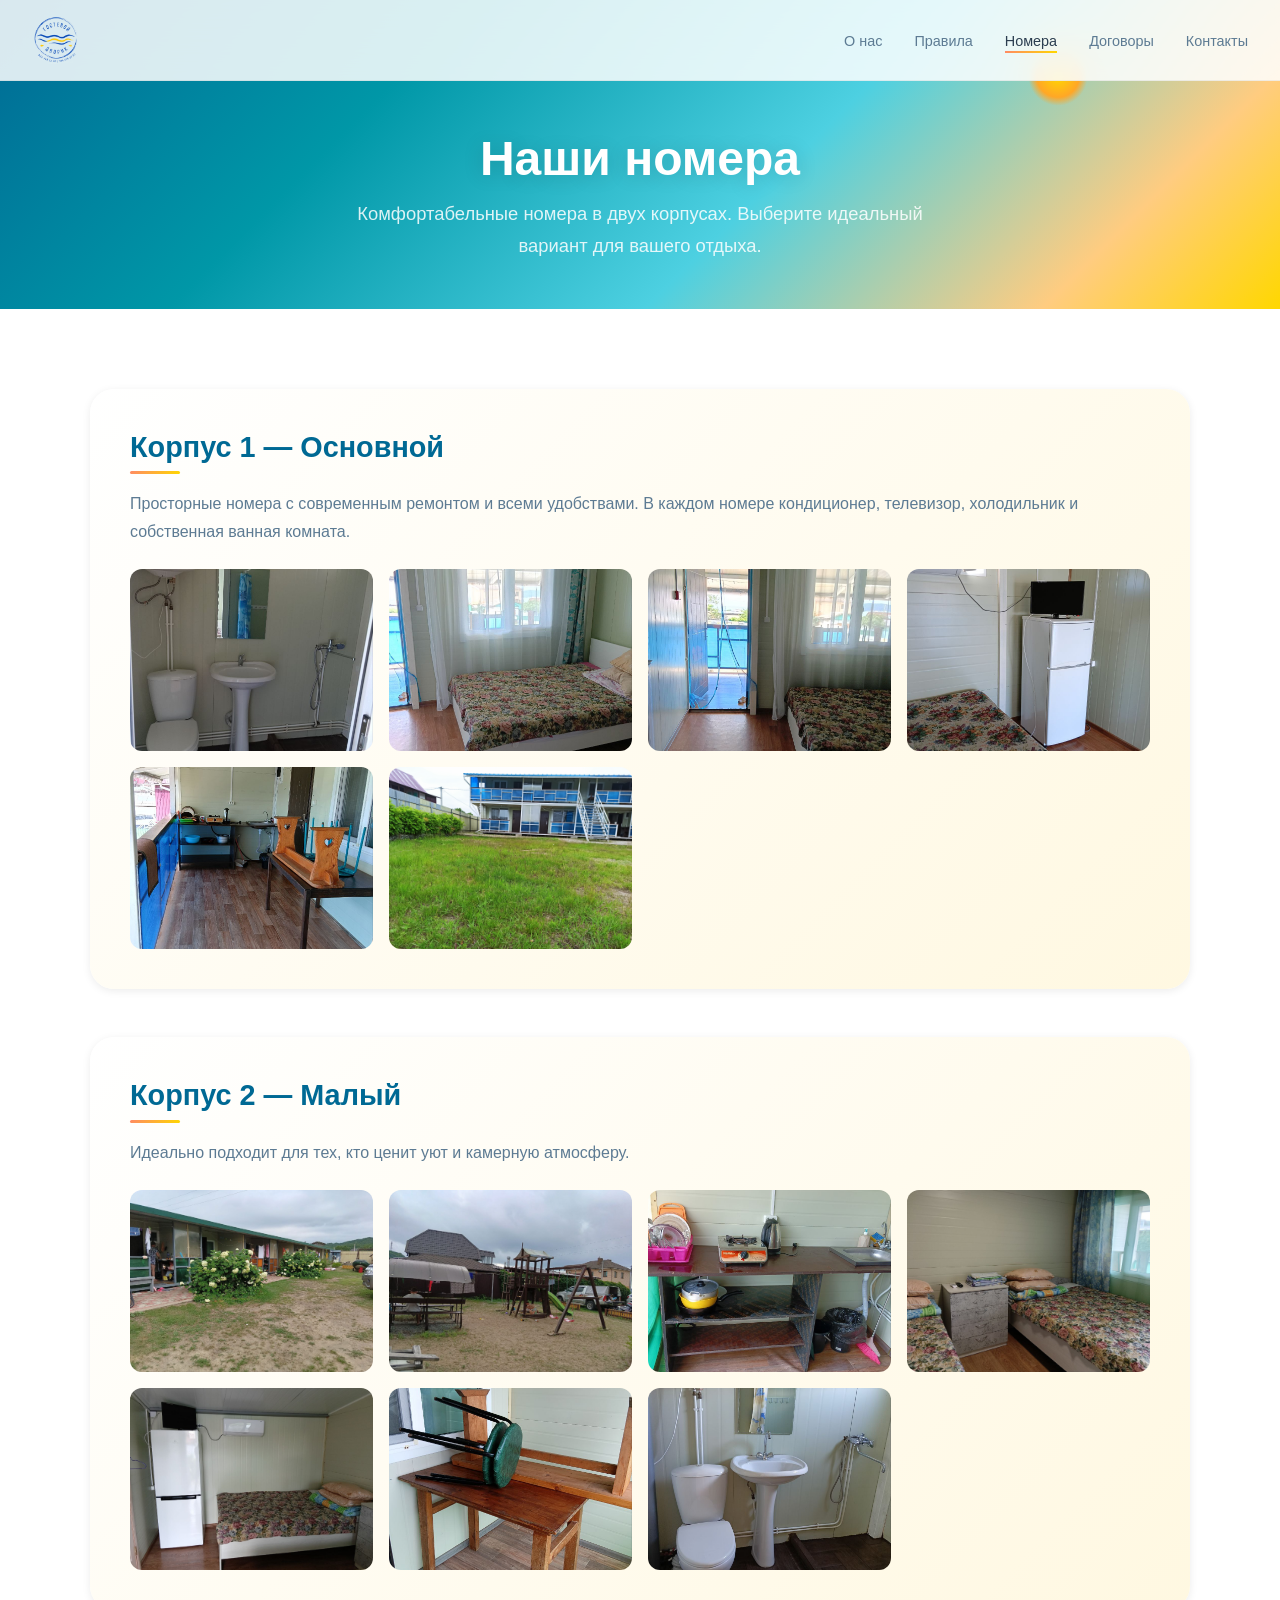
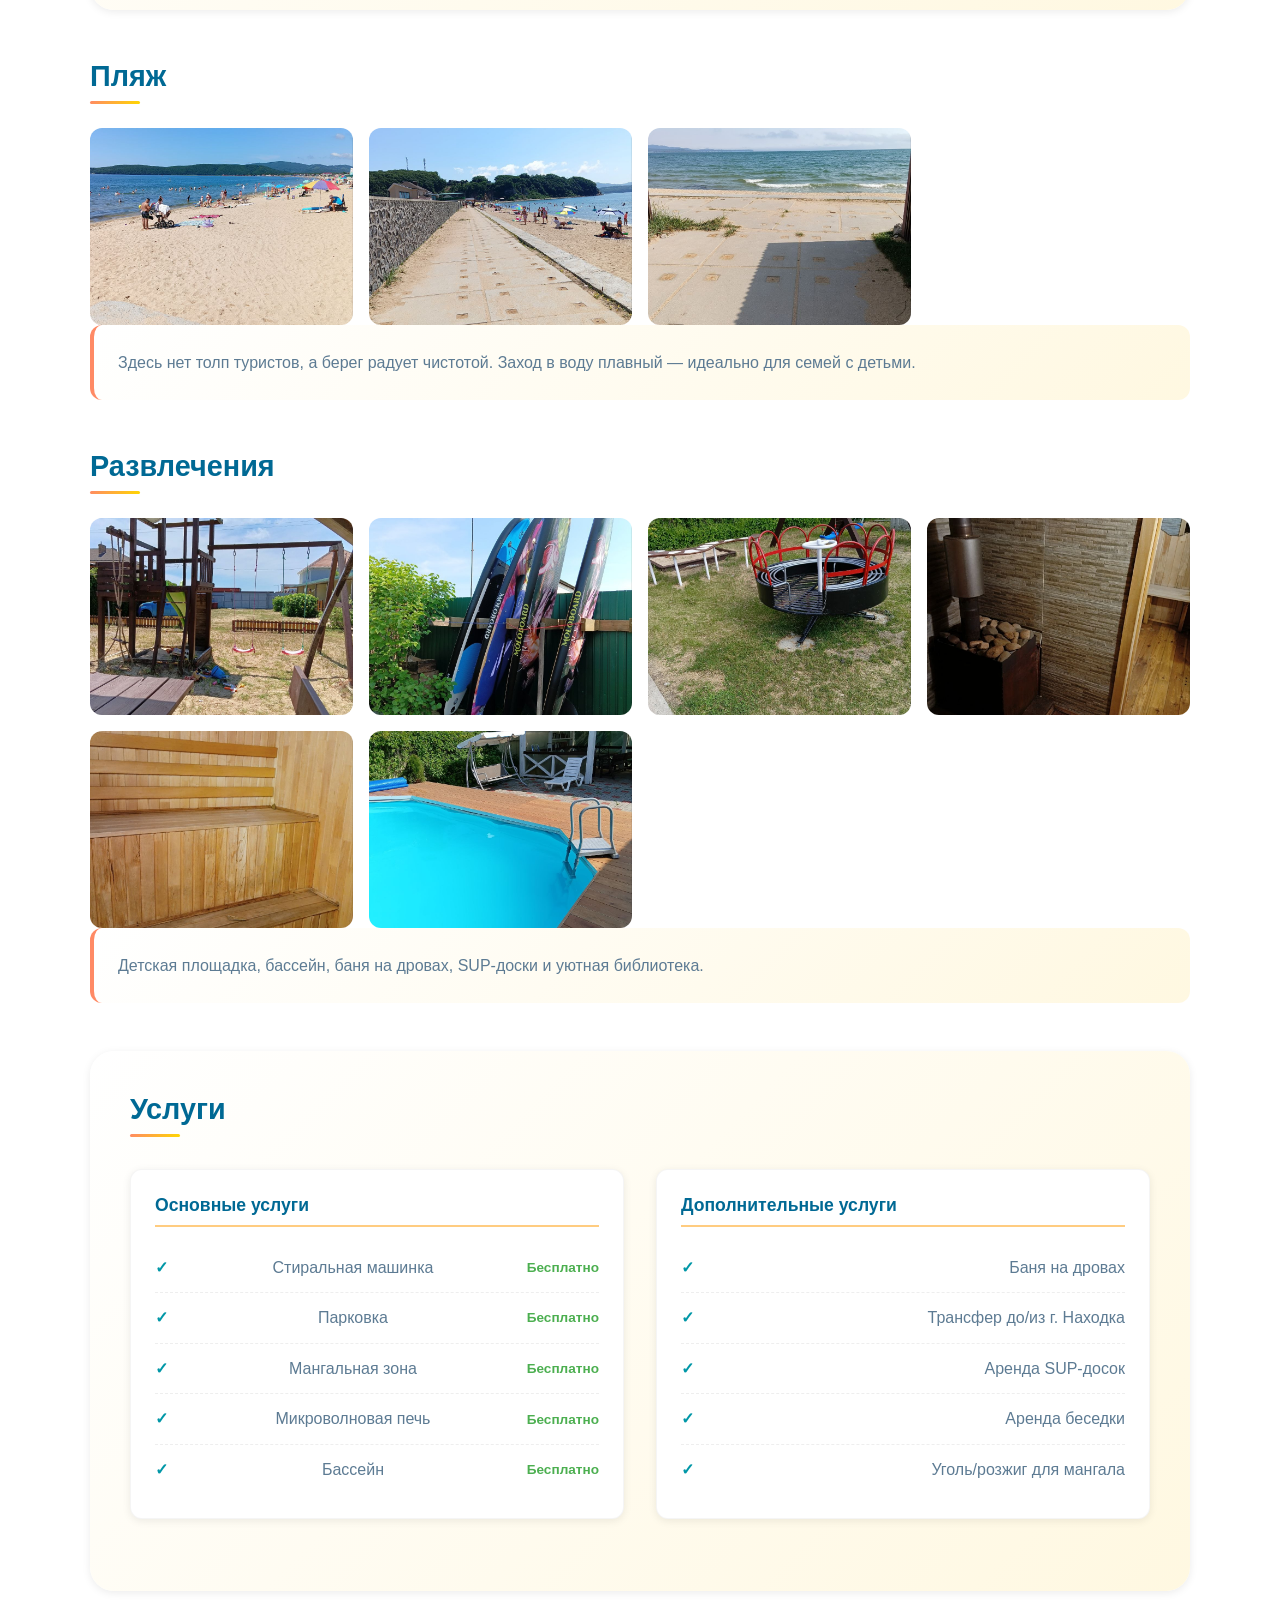
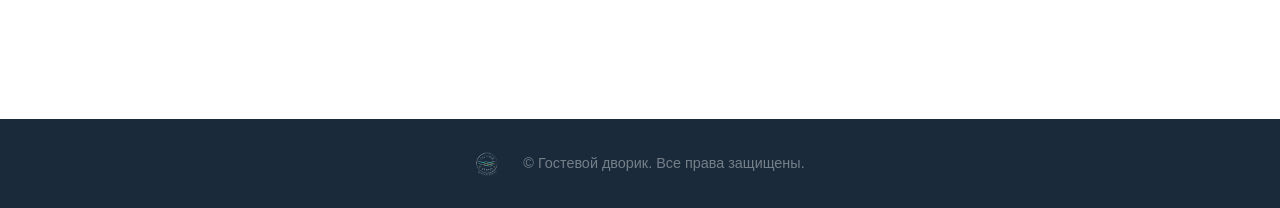
==== commit 153bf1d3: "Add files via upload" ====
--- a/generic.html
+++ b/generic.html
@@ -1,457 +1,196 @@
-<!DOCTYPE HTML>
-<!--
-	Hyperspace by HTML5 UP
-	html5up.net | @ajlkn
-	Free for personal and commercial use under the CCA 3.0 license (html5up.net/license)
--->
-<html>
-	<head>
-		<title>Гостевой дворик - Номера</title>
-		<meta charset="utf-8" />
-		<meta name="viewport" content="width=device-width, initial-scale=1, user-scalable=no" />
-		<link rel="stylesheet" href="assets/css/main.css" />
-		<noscript><link rel="stylesheet" href="assets/css/noscript.css" /></noscript>
-		<style>
-			/* Стили для разделов корпусов */
-			.building-section {
-				margin-bottom: 50px;
-				padding-bottom: 30px;
-				border-bottom: 1px solid #444;
-			}
-			
-			/* Стили для списков услуг */
-			.services-container {
-				display: flex;
-				flex-wrap: wrap;
-				gap: 40px;
-				margin: 30px 0;
-			}
-			.services-column {
-				flex: 1;
-				min-width: 300px;
-			}
-			.services-title {
-				font-size: 1.2em;
-				margin-bottom: 15px;
-				color: #ffffff;
-				padding-bottom: 5px;
-				border-bottom: 1px solid #555;
-			}
-			.services-list {
-				list-style-type: none;
-				padding-left: 0;
-			}
-			.services-list li {
-				padding: 8px 0;
-				border-bottom: 1px dashed #444;
-				position: relative;
-				padding-left: 20px;
-			}
-			.services-list li:before {
-				content: "•";
-				color: #b74e91;
-				position: absolute;
-				left: 0;
-			}
-			.service-price {
-				float: right;
-				color: #f5a623;
-				font-weight: bold;
-			}
-			.free {
-				color: #4CAF50;
-			}
-			
-			/* Стили для галереи */
-			.gallery-section {
-				margin: 60px 0;
-				padding-bottom: 30px;
-			}
-			.gallery {
-				display: grid;
-				grid-template-columns: repeat(auto-fill, minmax(300px, 1fr));
-				gap: 20px;
-				margin: 30px 0;
-			}
-			.gallery-item {
-				overflow: hidden;
-				border-radius: 5px;
-				cursor: pointer;
-			}
-			.gallery-item img {
-				width: 100%;
-				height: 250px;
-				object-fit: cover;
-				transition: transform 0.3s ease;
-			}
-			.gallery-item:hover img {
-				transform: scale(1.05);
-			}
-			.gallery-description {
-				margin-top: 20px;
-			}
-			
-			/* Главный заголовок без подчеркивания */
-			.major {
-				border-bottom: none !important;
-				padding-bottom: 0 !important;
-			}
-			
-			/* Стили для заголовков разделов */
-			.section-title {
-				font-size: 2em;
-				margin-bottom: 20px;
-				padding-bottom: 10px;
-				border-bottom: 2px solid #b74e91;
-			}
-			
-			/* Розовая линия для разделов */
-			.section-divider {
-				border-bottom: 2px solid #b74e91;
-				margin: 40px 0;
-			}
-			
-			/* Стили для модального окна галереи */
-			.modal {
-				display: none;
-				position: fixed;
-				z-index: 9999;
-				left: 0;
-				top: 0;
-				width: 100%;
-				height: 100%;
-				background-color: rgba(0, 0, 0, 0.9);
-				overflow: auto;
-			}
-			.modal-content {
-				display: flex;
-				justify-content: center;
-				align-items: center;
-				height: 100%;
-				position: relative;
-			}
-			.modal-image {
-				max-width: 90%;
-				max-height: 90%;
-				object-fit: contain;
-			}
-			.close {
-				position: absolute;
-				top: 20px;
-				right: 35px;
-				color: #fff;
-				font-size: 40px;
-				font-weight: bold;
-				cursor: pointer;
-				z-index: 10000;
-			}
-			.close:hover {
-				color: #b74e91;
-			}
-			.prev, .next {
-				cursor: pointer;
-				position: absolute;
-				top: 50%;
-				width: auto;
-				padding: 16px;
-				margin-top: -50px;
-				color: white;
-				font-weight: bold;
-				font-size: 24px;
-				transition: 0.3s;
-				user-select: none;
-				background-color: rgba(0, 0, 0, 0.5);
-				border-radius: 0 3px 3px 0;
-				z-index: 10000;
-			}
-			.next {
-				right: 0;
-				border-radius: 3px 0 0 3px;
-			}
-			.prev {
-				left: 0;
-				border-radius: 3px 0 0 3px;
-			}
-			.prev:hover, .next:hover {
-				background-color: rgba(0, 0, 0, 0.8);
-			}
-		</style>
-	</head>
-	<body class="is-preload">
-
-		<!-- Header -->
-			<header id="header">
-				<a href="index.html" class="title">Гостевой дворик</a>
-				<nav>
-					<ul>
-						<li><a href="index.html">Главная</a></li>
-						<li><a href="generic.html" class="active">Номера</a></li>
-						<li><a href="index.html#contacts-anchor">Контакты</a></li>
-					</ul>
-				</nav>
-			</header>
-
-		<!-- Wrapper -->
-			<div id="wrapper">
-
-				<!-- Main -->
-					<section id="main" class="wrapper">
-						<div class="inner">
-							<h1 class="section-title">Наши номера</h1>
-							
-							<p>Мы предлагаем комфортабельные номера в двух корпусах нашего комплекса. Выберите подходящий вариант для вашего отдыха.</p>
-							
-							<!-- Корпус 1 -->
-							<div class="building-section">
-								<h2>Корпус 1 - Основной</h2>
-								<div class="gallery" id="building1-gallery">
-									<div class="gallery-item">
-										<img src="images/k1/1.jpg" alt="Корпус 1 - фото 1" onclick="openModal('building1', 0)">
-									</div>
-									<div class="gallery-item">
-										<img src="images/k1/2.jpg" alt="Корпус 1 - фото 2" onclick="openModal('building1', 1)">
-									</div>
-									<div class="gallery-item">
-										<img src="images/k1/3.jpg" alt="Корпус 1 - фото 3" onclick="openModal('building1', 2)">
-									</div>
-									<div class="gallery-item">
-										<img src="images/k1/4.jpg" alt="Корпус 1 - фото 4" onclick="openModal('building1', 3)">
-									</div>
-									<div class="gallery-item">
-										<img src="images/k1/5.jpg" alt="Корпус 1 - фото 5" onclick="openModal('building1', 4)">
-									</div>
-									<div class="gallery-item">
-										<img src="images/k1/6.jpg" alt="Корпус 1 - фото 5" onclick="openModal('building1', 4)">
-									</div>
-								</div>
-								<p>Основной корпус нашего комплекса предлагает просторные номера с современным ремонтом и всеми удобствами. В каждом номере есть кондиционер, телевизор,холодильник и собственная ванная комната.</p>
-							</div>
-							
-							<!-- Корпус 2 -->
-							<div class="building-section">
-								<h2>Корпус 2 - Малый</h2>
-								<div class="gallery" id="building2-gallery">
-									<div class="gallery-item">
-										<img src="images/k2/1.jpg" alt="Корпус 2 - фото 1" onclick="openModal('building2', 0)">
-									</div>
-									<div class="gallery-item">
-										<img src="images/k2/2.jpg" alt="Корпус 2 - фото 2" onclick="openModal('building2', 1)">
-									</div>
-									<div class="gallery-item">
-										<img src="images/k2/3.jpg" alt="Корпус 2 - фото 3" onclick="openModal('building2', 2)">
-									</div>
-									<div class="gallery-item">
-										<img src="images/k2/4.jpg" alt="Корпус 2 - фото 4" onclick="openModal('building2', 3)">
-									</div>
-									<div class="gallery-item">
-										<img src="images/k2/5.jpg" alt="Корпус 2 - фото 5" onclick="openModal('building2', 4)">
-									</div>
-									<div class="gallery-item">
-										<img src="images/k2/6.jpg" alt="Корпус 2 - фото 6" onclick="openModal('building2', 4)">
-									</div>
-									<div class="gallery-item">
-										<img src="images/k2/7.jpg" alt="Корпус 2 - фото 7" onclick="openModal('building2', 4)">
-									</div>
-								</div>
-								<p>Малый корпус идеально подходит для тех, кто ценит уют и камерную атмосферу. Номера немного меньше по площади, но не уступают в комфорте основному корпусу. Отличный вариант для романтического отдыха или небольшой компании.</p>
-							</div>
-							
-							<!-- Общие услуги -->
-							<h2>Услуги в нашем комплексе</h2>
-							<div class="services-container">
-								<div class="services-column">
-									<h3 class="services-title">Основные услуги <span class="free"></span></h3>
-									<ul class="services-list">
-										<li>Стиральная машинка<span class="service-price free"></span></li>
-										<li>Парковка <span class="service-price free"></span></li>
-										<li>Мангальная зона <span class="service-price free"></span></li>
-										<li>Микроволновая печь <span class="service-price free"></span></li>
-										<li>Бассейн <span class="service-price free"></span></li>
-									</ul>
-								</div>
-								<div class="services-column">
-									<h3 class="services-title">Дополнительные услуги</h3>
-									<ul class="services-list">
-										<li>Баня на дровах <span class="service-price"> </span></li>
-										<li>Трансфер до/из г.Находка  <span class="service-price"></span></li>
-										<li>Аренда SUP-досок <span class="service-price"></span></li>
-										<li>Аренда беседки <span class="service-price"></span></li>
-										<li>Уголь/розжиг для мангала<span class="service-price"></span></li>
-									</ul>
-								</div>
-							</div>
-							
-							<!-- Розовая разделительная линия -->
-							
-							
-							<!-- Раздел Пляж -->
-							<div id="beach-anchor"></div>
-							<div class="gallery-section">
-								<h2 class="section-title">Пляж</h2>
-								<div class="gallery">
-									<div class="gallery-item">
-										<img src="images/beach/1.jpg" alt="Пляж - общий вид" onclick="openModal('beach', 0)">
-									</div>
-									<div class="gallery-item">
-										<img src="images/beach/2.jpg" alt="терртория" onclick="openModal('beach', 1)">
-									</div>
-									<div class="gallery-item">
-										<img src="images/beach/3.jpg" alt="территория" onclick="openModal('beach', 2)">
-									</div>
-								</div>
-								<div class="gallery-description">
-									<p>Здесь нет толп туристов, а берег радует почти полным отсутствием мусора — только природа, солнце и шепот прибоя. Заход в воду плавный: глубина нарастает постепенно, что особенно важно для семей с детьми или тех, кто предпочитает безопасное купание.</p>
-								</div>
-							</div>
-							
-							<!-- Раздел Развлечения -->
-							<div id="entertainment-anchor"></div>
-							<div class="gallery-section">
-								<h2 class="section-title">Развлечения</h2>
-								<div class="gallery">
-									<div class="gallery-item">
-										<img src="images/entertainment/1.jpg" alt="Водные развлечения" onclick="openModal('entertainment', 0)">
-									</div>
-									<div class="gallery-item">
-										<img src="images/entertainment/2.jpg" alt="Детский клуб" onclick="openModal('entertainment', 1)">
-									</div>
-									<div class="gallery-item">
-										<img src="images/entertainment/3.jpg" alt="Вечерние мероприятия" onclick="openModal('entertainment', 2)">
-									</div>
-								</div>
-								<div class="gallery-description">
-									<p>Для наших гостей мы предлагаем разнообразные развлечения. Для детей на территории базы имеется детская площадка, бассейн.
-										Для гостей постарше оборудована небольшая библиотека. За отдельную плату есть возможность взять в аренду SUP-доски
-									</p>
-								</div>
-							</div>
-						</div>
-					</section>
-
-			</div>
-
-		<!-- Модальное окно галереи -->
-		<div id="galleryModal" class="modal">
-			<span class="close" onclick="closeModal()">&times;</span>
-			<div class="modal-content">
-				<span class="prev" onclick="changeSlide(-1)">&#10094;</span>
-				<img class="modal-image" id="modalImage" src="" alt="">
-				<span class="next" onclick="changeSlide(1)">&#10095;</span>
-			</div>
-		</div>
-
-		<!-- Footer -->
-			<footer id="footer" class="wrapper alt">
-				<div class="inner">
-					<ul class="menu">
-						<li>&copy; Гостевой дворик. Все права защищены.</li><li>Дизайн: <a href="http://html5up.net">HTML5 UP</a></li>
-					</ul>
-				</div>
-			</footer>
-
-		<!-- Scripts -->
-			<script src="assets/js/jquery.min.js"></script>
-			<script src="assets/js/jquery.scrollex.min.js"></script>
-			<script src="assets/js/jquery.scrolly.min.js"></script>
-			<script src="assets/js/browser.min.js"></script>
-			<script src="assets/js/breakpoints.min.js"></script>
-			<script src="assets/js/util.js"></script>
-			<script src="assets/js/main.js"></script>
-			
-			<script>
-				// Данные для галерей
-				const galleries = {
-					building1: [
-						{ src: "images/k1/1.jpg", alt: "Корпус 1 - фото 1" },
-						{ src: "images/k1/2.jpg", alt: "Корпус 1 - фото 2" },
-						{ src: "images/k1/3.jpg", alt: "Корпус 1 - фото 3" },
-						{ src: "images/k1/4.jpg", alt: "Корпус 1 - фото 4" },
-						{ src: "images/k1/5.jpg", alt: "Корпус 1 - фото 5" }
-					],
-					building2: [
-						{ src: "images/k2/1.jpg", alt: "Корпус 2 - фото 1" },
-						{ src: "images/k2/2.jpg", alt: "Корпус 2 - фото 2" },
-						{ src: "images/k2/3.jpg", alt: "Корпус 2 - фото 3" },
-						{ src: "images/k2/4.jpg", alt: "Корпус 2 - фото 4" },
-						{ src: "images/k2/5.jpg", alt: "Корпус 2 - фото 5" },
-					],
-					beach: [
-						{ src: "images/beach/1.jpg", alt: "Пляж - общий вид" },
-						{ src: "images/beach/2.jpg", alt: "территория" },
-						{ src: "images/beach/3.jpg", alt: "территория" }
-					],
-					entertainment: [
-						{ src: "images/entertainment/1.jpg", alt: "бассейн" },
-						{ src: "images/entertainment/2.jpg", alt: "Детская площадка" },
-						{ src: "images/entertainment/3.jpg", alt: "книги" }
-					]
-				};
-				
-				let currentGallery = '';
-				let currentSlide = 0;
-				
-				// Открытие модального окна
-				function openModal(galleryName, slideIndex) {
-					currentGallery = galleryName;
-					currentSlide = slideIndex;
-					const modal = document.getElementById('galleryModal');
-					modal.style.display = 'block';
-					document.body.style.overflow = 'hidden'; // Блокируем прокрутку страницы
-					updateModalImage();
-				}
-				
-				// Закрытие модального окна
-				function closeModal() {
-					const modal = document.getElementById('galleryModal');
-					modal.style.display = 'none';
-					document.body.style.overflow = 'auto'; // Возвращаем прокрутку страницы
-				}
-				
-				// Переключение слайдов
-				function changeSlide(n) {
-					currentSlide += n;
-					const galleryLength = galleries[currentGallery].length;
-					
-					if (currentSlide >= galleryLength) {
-						currentSlide = 0;
-					} else if (currentSlide < 0) {
-						currentSlide = galleryLength - 1;
-					}
-					
-					updateModalImage();
-				}
-				
-				// Обновление изображения в модальном окне
-				function updateModalImage() {
-					const modalImg = document.getElementById('modalImage');
-					const currentImage = galleries[currentGallery][currentSlide];
-					modalImg.src = currentImage.src;
-					modalImg.alt = currentImage.alt;
-				}
-				
-				// Закрытие модального окна при клике вне изображения
-				document.addEventListener('click', function(event) {
-					const modal = document.getElementById('galleryModal');
-					if (event.target == modal) {
-						closeModal();
-					}
-				});
-				
-				// Навигация с клавиатуры
-				document.onkeydown = function(e) {
-					e = e || window.event;
-					const modal = document.getElementById('galleryModal');
-					if (modal.style.display === 'block') {
-						if (e.keyCode == 37) { // стрелка влево
-							changeSlide(-1);
-						} else if (e.keyCode == 39) { // стрелка вправо
-							changeSlide(1);
-						} else if (e.keyCode == 27) { // ESC
-							closeModal();
-						}
-					}
-				};
-			</script>
-
-	</body>
-</html>+<!DOCTYPE HTML>
+<html lang="ru">
+<head>
+    <title>Гостевой дворик — Номера</title>
+    <meta charset="utf-8" />
+    <meta name="viewport" content="width=device-width, initial-scale=1, user-scalable=no" />
+    <link rel="stylesheet" href="assets/css/main.css" />
+    <noscript><link rel="stylesheet" href="assets/css/noscript.css" /></noscript>
+    <style>
+        .page-hero { background:linear-gradient(135deg,#006994 0%,#0097A7 30%,#4DD0E1 60%,#FFCC80 85%,#FFD700 100%); padding:8rem 2rem 3rem; text-align:center; position:relative; overflow:hidden; }
+        .page-hero h1 { color:white; font-size:3rem; margin-bottom:0.5rem; text-shadow:0 2px 20px rgba(0,0,0,0.15); }
+        .page-hero p { color:rgba(255,255,255,0.85); font-size:1.15rem; max-width:600px; margin:0 auto; }
+        .page-hero .sun-small { position:absolute; top:15%; right:15%; width:60px; height:60px; background:radial-gradient(circle,#FFD700 0%,#FFA726 50%,transparent 70%); border-radius:50%; animation:pulseGlow 4s ease-in-out infinite; pointer-events:none; }
+        .building-section { margin-bottom:3rem; background:var(--gradient-card); border-radius:var(--radius-lg); overflow:hidden; box-shadow:var(--shadow-sm); padding:2.5rem; transition:var(--transition); }
+        .building-section:hover { box-shadow:var(--shadow-md); }
+        .building-section h2 { color:var(--ocean-dark); font-size:1.8rem; margin-bottom:1rem; position:relative; padding-bottom:0.5rem; }
+        .building-section h2:after { content:''; position:absolute; bottom:0; left:0; width:50px; height:3px; background:var(--gradient-sunset); border-radius:2px; }
+        .building-section>p { color:var(--text-medium); margin-bottom:1.5rem; }
+        .gallery-grid { display:grid; grid-template-columns:repeat(auto-fill,minmax(220px,1fr)); gap:1rem; }
+        .gallery-grid .gallery-item { overflow:hidden; border-radius:var(--radius); cursor:pointer; position:relative; aspect-ratio:4/3; }
+        .gallery-grid .gallery-item img { width:100%; height:100%; object-fit:cover; transition:transform 0.5s ease; }
+        .gallery-grid .gallery-item:hover img { transform:scale(1.08); }
+        .services-grid { display:grid; grid-template-columns:1fr 1fr; gap:2rem; margin:2rem 0; }
+        .services-grid .services-column { background:var(--white); border-radius:var(--radius); padding:1.5rem; box-shadow:var(--shadow-sm); border:1px solid rgba(0,0,0,0.04); }
+        .services-grid .services-title { font-size:1.1rem; color:var(--ocean-dark); margin-bottom:1rem; padding-bottom:0.5rem; border-bottom:2px solid var(--sunset-light); }
+        .services-grid .services-list { list-style:none; padding:0; }
+        .services-grid .services-list li { padding:0.7rem 0; border-bottom:1px dashed #eee; display:flex; justify-content:space-between; align-items:center; color:var(--text-medium); }
+        .services-grid .services-list li:last-child { border-bottom:none; }
+        .services-grid .services-list li::before { content:"\2713"; color:var(--ocean); font-weight:bold; margin-right:0.7rem; }
+        .services-grid .free { color:#4CAF50; font-weight:600; font-size:0.85rem; }
+        .gallery-section { margin:3rem 0; }
+        .gallery-section h2 { font-size:1.8rem; color:var(--ocean-dark); margin-bottom:1.5rem; position:relative; padding-bottom:0.5rem; }
+        .gallery-section h2:after { content:''; position:absolute; bottom:0; left:0; width:50px; height:3px; background:var(--gradient-sunset); border-radius:2px; }
+        .gallery-description p { color:var(--text-medium); background:var(--gradient-card); padding:1.5rem; border-radius:var(--radius); border-left:4px solid var(--sunset); }
+        @media (max-width:768px) {
+            .page-hero { padding:6rem 1.2rem 2rem; }
+            .page-hero h1 { font-size:2rem; }
+            .services-grid { grid-template-columns:1fr; }
+            .building-section { padding:1.5rem; }
+        }
+    </style>
+</head>
+<body class="is-preload">
+
+    <nav id="nav">
+        <a href="index.html" class="logo">
+            <img src="assets/images/logo.png" alt="Гостевой дворик" class="logo-img">
+        </a>
+        <button class="menu-toggle" onclick="toggleMenu()" aria-label="Меню">
+            <span></span><span></span><span></span>
+        </button>
+        <ul>
+            <li><a href="index.html#about">О нас</a></li>
+            <li><a href="index.html#rules">Правила</a></li>
+            <li><a href="generic.html" class="active">Номера</a></li>
+            <li><a href="index.html#documents">Договоры</a></li>
+            <li><a href="index.html#contacts">Контакты</a></li>
+        </ul>
+    </nav>
+
+    <div class="page-hero">
+        <div class="sun-small"></div>
+        <h1>Наши номера</h1>
+        <p>Комфортабельные номера в двух корпусах. Выберите идеальный вариант для вашего отдыха.</p>
+    </div>
+
+    <div id="wrapper">
+        <section id="main" class="wrapper">
+            <div class="inner">
+
+                <div class="building-section fade-up">
+                    <h2>Корпус 1 — Основной</h2>
+                    <p>Просторные номера с современным ремонтом и всеми удобствами. В каждом номере кондиционер, телевизор, холодильник и собственная ванная комната.</p>
+                    <div class="gallery-grid">
+                        <div class="gallery-item"><img src="images/k1/1.jpg" alt="Корпус 1" onclick="openModal('building1',0)"></div>
+                        <div class="gallery-item"><img src="images/k1/2.jpg" alt="Корпус 1" onclick="openModal('building1',1)"></div>
+                        <div class="gallery-item"><img src="images/k1/3.jpg" alt="Корпус 1" onclick="openModal('building1',2)"></div>
+                        <div class="gallery-item"><img src="images/k1/4.jpg" alt="Корпус 1" onclick="openModal('building1',3)"></div>
+                        <div class="gallery-item"><img src="images/k1/5.jpg" alt="Корпус 1" onclick="openModal('building1',4)"></div>
+                        <div class="gallery-item"><img src="images/k1/6.jpg" alt="Корпус 1" onclick="openModal('building1',5)"></div>
+                    </div>
+                </div>
+
+                <div class="building-section fade-up">
+                    <h2>Корпус 2 — Малый</h2>
+                    <p>Идеально подходит для тех, кто ценит уют и камерную атмосферу.</p>
+                    <div class="gallery-grid">
+                        <div class="gallery-item"><img src="images/k2/1.jpg" alt="Корпус 2" onclick="openModal('building2',0)"></div>
+                        <div class="gallery-item"><img src="images/k2/2.jpg" alt="Корпус 2" onclick="openModal('building2',1)"></div>
+                        <div class="gallery-item"><img src="images/k2/3.jpg" alt="Корпус 2" onclick="openModal('building2',2)"></div>
+                        <div class="gallery-item"><img src="images/k2/4.jpg" alt="Корпус 2" onclick="openModal('building2',3)"></div>
+                        <div class="gallery-item"><img src="images/k2/5.jpg" alt="Корпус 2" onclick="openModal('building2',4)"></div>
+                        <div class="gallery-item"><img src="images/k2/6.jpg" alt="Корпус 2" onclick="openModal('building2',5)"></div>
+                        <div class="gallery-item"><img src="images/k2/7.jpg" alt="Корпус 2" onclick="openModal('building2',6)"></div>
+                    </div>
+                </div>
+
+                <div id="beach-anchor"></div>
+                <div class="gallery-section fade-up">
+                    <h2>Пляж</h2>
+                    <div class="gallery-grid">
+                        <div class="gallery-item"><img src="images/beach/1.jpg" alt="Пляж" onclick="openModal('beach',0)"></div>
+                        <div class="gallery-item"><img src="images/beach/2.jpg" alt="Пляж" onclick="openModal('beach',1)"></div>
+                        <div class="gallery-item"><img src="images/beach/3.jpg" alt="Пляж" onclick="openModal('beach',2)"></div>
+                    </div>
+                    <div class="gallery-description">
+                        <p>Здесь нет толп туристов, а берег радует чистотой. Заход в воду плавный — идеально для семей с детьми.</p>
+                    </div>
+                </div>
+
+                <div id="entertainment-anchor"></div>
+                <div class="gallery-section fade-up">
+                    <h2>Развлечения</h2>
+                    <div class="gallery-grid">
+                        <div class="gallery-item"><img src="images/entertainment/ent-1.jpg" alt="Развлечения" onclick="openModal('entertainment',0)"></div>
+                        <div class="gallery-item"><img src="images/entertainment/ent-2.jpg" alt="Развлечения" onclick="openModal('entertainment',1)"></div>
+                        <div class="gallery-item"><img src="images/entertainment/ent-3.jpg" alt="Развлечения" onclick="openModal('entertainment',2)"></div>
+                        <div class="gallery-item"><img src="images/entertainment/ent-4.jpg" alt="Развлечения" onclick="openModal('entertainment',3)"></div>
+                        <div class="gallery-item"><img src="images/entertainment/ent-5.jpg" alt="Развлечения" onclick="openModal('entertainment',4)"></div>
+                        <div class="gallery-item"><img src="images/entertainment/ent-6.jpg" alt="Развлечения" onclick="openModal('entertainment',5)"></div>
+                    </div>
+                    <div class="gallery-description">
+                        <p>Детская площадка, бассейн, баня на дровах, SUP-доски и уютная библиотека.</p>
+                    </div>
+                </div>
+
+                <div class="building-section fade-up">
+                    <h2>Услуги</h2>
+                    <div class="services-grid">
+                        <div class="services-column">
+                            <h3 class="services-title">Основные услуги</h3>
+                            <ul class="services-list">
+                                <li>Стиральная машинка <span class="free">Бесплатно</span></li>
+                                <li>Парковка <span class="free">Бесплатно</span></li>
+                                <li>Мангальная зона <span class="free">Бесплатно</span></li>
+                                <li>Микроволновая печь <span class="free">Бесплатно</span></li>
+                                <li>Бассейн <span class="free">Бесплатно</span></li>
+                            </ul>
+                        </div>
+                        <div class="services-column">
+                            <h3 class="services-title">Дополнительные услуги</h3>
+                            <ul class="services-list">
+                                <li>Баня на дровах</li>
+                                <li>Трансфер до/из г. Находка</li>
+                                <li>Аренда SUP-досок</li>
+                                <li>Аренда беседки</li>
+                                <li>Уголь/розжиг для мангала</li>
+                            </ul>
+                        </div>
+                    </div>
+                </div>
+
+            </div>
+        </section>
+    </div>
+
+    <div id="galleryModal" class="modal">
+        <span class="close-modal" onclick="closeModal()">&times;</span>
+        <div class="modal-content">
+            <span class="prev-slide" onclick="changeSlide(-1)">&#10094;</span>
+            <img class="modal-image" id="modalImage" src="" alt="">
+            <span class="next-slide" onclick="changeSlide(1)">&#10095;</span>
+        </div>
+    </div>
+
+    <footer id="footer">
+        <div class="inner">            <ul class="menu">
+                <li><img src="assets/images/logo.png" alt="" class="footer-logo"></li>
+                <li>&copy; Гостевой дворик. Все права защищены.</li>
+            </ul>
+        </div>
+    </footer>
+
+    <script>
+        const galleries = {
+            building1:[{src:"images/k1/1.jpg",alt:""},{src:"images/k1/2.jpg",alt:""},{src:"images/k1/3.jpg",alt:""},{src:"images/k1/4.jpg",alt:""},{src:"images/k1/5.jpg",alt:""},{src:"images/k1/6.jpg",alt:""}],
+            building2:[{src:"images/k2/1.jpg",alt:""},{src:"images/k2/2.jpg",alt:""},{src:"images/k2/3.jpg",alt:""},{src:"images/k2/4.jpg",alt:""},{src:"images/k2/5.jpg",alt:""},{src:"images/k2/6.jpg",alt:""},{src:"images/k2/7.jpg",alt:""}],
+            beach:[{src:"images/beach/1.jpg",alt:""},{src:"images/beach/2.jpg",alt:""},{src:"images/beach/3.jpg",alt:""}],
+            entertainment:[{src:"images/entertainment/ent-1.jpg",alt:""},{src:"images/entertainment/ent-2.jpg",alt:""},{src:"images/entertainment/ent-3.jpg",alt:""},{src:"images/entertainment/ent-4.jpg",alt:""},{src:"images/entertainment/ent-5.jpg",alt:""},{src:"images/entertainment/ent-6.jpg",alt:""}]
+        };
+        let currentGallery='',currentSlide=0;
+        function openModal(g,n){currentGallery=g;currentSlide=n;document.getElementById('galleryModal').style.display='block';document.body.style.overflow='hidden';updateModalImage();}
+        function closeModal(){document.getElementById('galleryModal').style.display='none';document.body.style.overflow='auto';}
+        function changeSlide(n){currentSlide+=n;const l=galleries[currentGallery].length;if(currentSlide>=l)currentSlide=0;else if(currentSlide<0)currentSlide=l-1;updateModalImage();}
+        function updateModalImage(){const img=document.getElementById('modalImage');img.src=galleries[currentGallery][currentSlide].src;}
+        document.addEventListener('click',function(e){if(e.target===document.getElementById('galleryModal'))closeModal();});
+        document.onkeydown=function(e){const m=document.getElementById('galleryModal');if(m.style.display==='block'){if(e.key==='ArrowLeft')changeSlide(-1);else if(e.key==='ArrowRight')changeSlide(1);else if(e.key==='Escape')closeModal();}};
+        function toggleMenu(){document.querySelector('#nav ul').classList.toggle('open');}
+        document.querySelectorAll('#nav ul li a').forEach(l=>{l.addEventListener('click',()=>{document.querySelector('#nav ul').classList.remove('open');});});
+        window.addEventListener('scroll',()=>{document.getElementById('nav').classList.toggle('scrolled',window.scrollY>50);});
+        const observer=new IntersectionObserver((entries)=>{entries.forEach(e=>{if(e.isIntersecting)e.target.classList.add('visible');});},{threshold:0.1});
+        document.querySelectorAll('.fade-up').forEach(el=>observer.observe(el));
+    </script>
+
+</body>
+</html>
--- a/assets/css/main.css
+++ b/assets/css/main.css
@@ -1,3909 +1,179 @@
 @import url(fontawesome-all.min.css);
 
-/*
-	Hyperspace by HTML5 UP
-	html5up.net | @ajlkn
-	Free for personal and commercial use under the CCA 3.0 license (html5up.net/license)
-*/
-
-html, body, div, span, applet, object,
-iframe, h1, h2, h3, h4, h5, h6, p, blockquote,
-pre, a, abbr, acronym, address, big, cite,
-code, del, dfn, em, img, ins, kbd, q, s, samp,
-small, strike, strong, sub, sup, tt, var, b,
-u, i, center, dl, dt, dd, ol, ul, li, fieldset,
-form, label, legend, table, caption, tbody,
-tfoot, thead, tr, th, td, article, aside,
-canvas, details, embed, figure, figcaption,
-footer, header, hgroup, menu, nav, output, ruby,
-section, summary, time, mark, audio, video {
-	margin: 0;
-	padding: 0;
-	border: 0;
-	font-size: 100%;
-	font: inherit;
-	vertical-align: baseline;}
-
-article, aside, details, figcaption, figure,
-footer, header, hgroup, menu, nav, section {
-	display: block;}
-
-body {
-	line-height: 1;
+:root {
+  --ocean-dark: #006994;
+  --ocean: #0097A7;
+  --ocean-light: #4DD0E1;
+  --sky: #4FC3F7;
+  --sky-light: #B3E5FC;
+  --sun: #FFD700;
+  --sunset: #FF8A65;
+  --sunset-light: #FFCC80;
+  --sand: #FFF8E1;
+  --white: #ffffff;
+  --text-dark: #2C3E50;
+  --text-medium: #5D7B93;
+  --text-light: #90A4AE;
+  --shadow-sm: 0 2px 8px rgba(0,0,0,0.08);
+  --shadow-md: 0 8px 30px rgba(0,0,0,0.12);
+  --shadow-lg: 0 20px 60px rgba(0,0,0,0.15);
+  --radius: 12px;
+  --radius-lg: 24px;
+  --gradient-sea: linear-gradient(135deg, #006994 0%, #0097A7 50%, #4DD0E1 100%);
+  --gradient-sunset: linear-gradient(135deg, #FF8A65 0%, #FFD700 100%);
+  --gradient-hero: linear-gradient(135deg, #006994 0%, #0097A7 30%, #4DD0E1 60%, #FFCC80 85%, #FFD700 100%);
+  --gradient-card: linear-gradient(135deg, #ffffff 0%, #FFF8E1 100%);
+  --font: 'Segoe UI', -apple-system, BlinkMacSystemFont, Roboto, sans-serif;
+  --transition: all 0.3s cubic-bezier(0.4, 0, 0.2, 1);
 }
 
-ol, ul {
-	list-style: none;
+*, *::before, *::after { margin:0; padding:0; box-sizing:border-box; }
+html { scroll-behavior: smooth; font-size:16px; }
+body { font-family:var(--font); color:var(--text-dark); background:var(--white); line-height:1.7; -webkit-font-smoothing:antialiased; }
+img { max-width:100%; height:auto; display:block; }
+a { color:var(--ocean); text-decoration:none; transition:var(--transition); }
+a:hover { color:var(--ocean-dark); }
+ul { list-style:none; }
+h1,h2,h3,h4 { color:var(--text-dark); font-weight:700; line-height:1.3; }
+h1 { font-size:3.5rem; }
+h2 { font-size:2.5rem; }
+h3 { font-size:1.5rem; }
+p { color:var(--text-medium); margin-bottom:1.2rem; }
+
+.section-title { text-align:center; margin-bottom:0.5rem; }
+.section-title:after { content:''; display:block; width:60px; height:4px; background:var(--gradient-sunset); border-radius:2px; margin:0.8rem auto 0; }
+.section-subtitle { text-align:center; color:var(--text-light); font-size:1.1rem; max-width:600px; margin:0 auto 3rem; }
+
+.button { display:inline-flex; align-items:center; gap:0.5rem; padding:0.9rem 2.2rem; border-radius:50px; font-weight:600; font-size:0.95rem; border:none; cursor:pointer; transition:var(--transition); text-decoration:none; background:var(--white); color:var(--ocean-dark); box-shadow:var(--shadow-sm); }
+.button:hover { transform:translateY(-2px); box-shadow:var(--shadow-md); }
+.button.primary { background:var(--gradient-sunset); color:var(--white); }
+.button.outline { background:transparent; border:2px solid var(--ocean); color:var(--ocean); }
+
+#nav { position:fixed; top:0; left:0; right:0; z-index:1000; padding:1rem 2rem; background:rgba(255,255,255,0.85); backdrop-filter:blur(20px); border-bottom:1px solid rgba(0,0,0,0.05); display:flex; align-items:center; justify-content:space-between; transition:var(--transition); }
+#nav.scrolled { padding:0.6rem 2rem; box-shadow:var(--shadow-sm); }
+#nav .logo { display:flex; align-items:center; gap:0.5rem; text-decoration:none; }
+#nav .logo .logo-img { height:48px; width:auto; display:block; }
+#nav .logo .logo-text { font-size:1.2rem; font-weight:800; background:var(--gradient-sea); -webkit-background-clip:text; -webkit-text-fill-color:transparent; background-clip:text; }
+#nav ul { display:flex; align-items:center; gap:2rem; }
+#nav ul li a { font-weight:500; font-size:0.9rem; color:var(--text-medium); position:relative; padding:0.3rem 0; }
+#nav ul li a:after { content:''; position:absolute; bottom:0; left:0; width:0; height:2px; background:var(--gradient-sunset); transition:var(--transition); }
+#nav ul li a:hover:after, #nav ul li a.active:after { width:100%; }
+#nav ul li a:hover, #nav ul li a.active { color:var(--text-dark); }
+.menu-toggle { display:none; flex-direction:column; gap:5px; cursor:pointer; padding:5px; background:none; border:none; }
+.menu-toggle span { width:24px; height:2px; background:var(--text-dark); border-radius:2px; transition:var(--transition); }
+
+#hero { min-height:100vh; display:flex; align-items:center; justify-content:center; background:var(--gradient-hero); position:relative; overflow:hidden; padding:6rem 2rem 4rem; }
+#hero::before { content:''; position:absolute; inset:0; background:radial-gradient(ellipse at 20% 80%, rgba(255,215,0,0.15) 0%, transparent 50%),radial-gradient(ellipse at 80% 20%, rgba(77,208,225,0.15) 0%, transparent 50%); }
+#hero .sun { position:absolute; top:8%; right:10%; width:120px; height:120px; background:radial-gradient(circle, #FFD700 0%, #FFA726 50%, transparent 70%); border-radius:50%; animation:pulseGlow 4s ease-in-out infinite; pointer-events:none; }
+@keyframes pulseGlow { 0%,100%{transform:scale(1);opacity:0.8} 50%{transform:scale(1.1);opacity:1} }
+#hero .waves { position:absolute; bottom:0; left:0; right:0; height:80px; background:url("data:image/svg+xml,%3Csvg xmlns='http://www.w3.org/2000/svg' viewBox='0 0 1200 120' preserveAspectRatio='none'%3E%3Cpath d='M0,60 C150,120 350,0 600,60 C850,120 1050,0 1200,60 L1200,120 L0,120 Z' fill='%23ffffff' opacity='0.6'/%3E%3C/svg%3E"); background-size:cover; background-position:bottom; }
+#hero .inner { text-align:center; max-width:700px; position:relative; z-index:1; }
+#hero .hero-logo { margin-bottom:1rem; }
+#hero .hero-logo .hero-logo-img { max-width:220px; height:auto; margin:0 auto; filter:drop-shadow(0 4px 20px rgba(0,0,0,0.15)); }
+#hero h1 { font-size:4rem; font-weight:800; color:var(--white); margin-bottom:0.5rem; text-shadow:0 2px 20px rgba(0,0,0,0.15); }
+#hero h1 .highlight { background:linear-gradient(135deg, #FFD700, #FFA726); -webkit-background-clip:text; -webkit-text-fill-color:transparent; background-clip:text; }
+#hero p { font-size:1.25rem; color:rgba(255,255,255,0.9); margin-bottom:2.5rem; }
+#hero .actions { display:flex; gap:1rem; justify-content:center; flex-wrap:wrap; }
+#hero .actions .button { background:var(--white); color:var(--ocean-dark); font-weight:700; }
+#hero .actions .button.outline-light { background:transparent; border:2px solid rgba(255,255,255,0.6); color:var(--white); }
+#hero .actions .button.outline-light:hover { background:rgba(255,255,255,0.15); border-color:var(--white); }
+
+section.wrapper { padding:5rem 2rem; }
+.wrapper>.inner { max-width:1100px; margin:0 auto; }
+
+#about { background:var(--white); }
+#about .spotlights { display:flex; flex-direction:column; gap:2rem; }
+#about .spotlights>section { display:grid; grid-template-columns:1fr 1fr; gap:3rem; align-items:center; background:var(--gradient-card); border-radius:var(--radius-lg); overflow:hidden; box-shadow:var(--shadow-sm); transition:var(--transition); }
+#about .spotlights>section:hover { box-shadow:var(--shadow-md); transform:translateY(-3px); }
+#about .spotlights>section:nth-child(even) { direction:rtl; }
+#about .spotlights>section:nth-child(even) .content { direction:ltr; }
+#about .spotlights>section .image { overflow:hidden; height:350px; }
+#about .spotlights>section .image img { width:100%; height:100%; object-fit:cover; transition:transform 0.6s ease; }
+#about .spotlights>section:hover .image img { transform:scale(1.05); }
+#about .spotlights>section .content { padding:2.5rem; }
+#about .spotlights>section .content h2 { font-size:1.8rem; margin-bottom:1rem; color:var(--ocean-dark); }
+#about .spotlights>section .content p { color:var(--text-medium); margin-bottom:1.5rem; }
+#about .spotlights>section .content .button { background:var(--gradient-sea); color:var(--white); }
+
+#rules { background:linear-gradient(135deg, #F0F8FF 0%, #FFF8E1 100%); }
+#rules .features { display:grid; grid-template-columns:repeat(auto-fit, minmax(280px, 1fr)); gap:1.5rem; }
+#rules .features section { background:var(--white); padding:2rem 1.5rem; border-radius:var(--radius); box-shadow:var(--shadow-sm); transition:var(--transition); border:1px solid rgba(0,0,0,0.04); position:relative; overflow:hidden; }
+#rules .features section:hover { transform:translateY(-5px); box-shadow:var(--shadow-md); }
+#rules .features section::before { content:''; position:absolute; top:0; left:0; right:0; height:3px; background:var(--gradient-sunset); transform:scaleX(0); transform-origin:left; transition:transform 0.4s ease; }
+#rules .features section:hover::before { transform:scaleX(1); }
+.icon { text-decoration:none; border-bottom:none; position:relative; }
+.icon:before { -moz-osx-font-smoothing:grayscale; -webkit-font-smoothing:antialiased; display:inline-block; font-style:normal; font-variant:normal; text-rendering:auto; line-height:1; text-transform:none !important; font-family:'Font Awesome 5 Free'; font-weight:400; }
+.icon.solid:before { font-weight:900; }
+.icon.brands:before { font-family:'Font Awesome 5 Brands'; }
+.icon.major { width:2.5em; height:2.5em; display:block; line-height:2.5em; text-align:center; border-radius:100%; font-size:1.25rem; }
+.icon > .label { display:none; }
+#rules .features section .icon { font-size:2rem; color:var(--ocean); margin-bottom:1rem; display:inline-block; }
+#rules .features section h3 { font-size:1.1rem; color:var(--text-dark); margin-bottom:0.5rem; }
+#rules .features section p { font-size:0.95rem; color:var(--text-light); margin-bottom:0; }
+
+#documents { background:var(--white); }
+#documents .documents-grid { display:grid; grid-template-columns:repeat(auto-fit, minmax(250px, 1fr)); gap:1.5rem; max-width:700px; margin:0 auto; }
+#documents .doc-card { display:flex; align-items:center; gap:1.2rem; padding:1.5rem 2rem; background:var(--gradient-card); border-radius:var(--radius); box-shadow:var(--shadow-sm); transition:var(--transition); text-decoration:none; border:1px solid rgba(0,0,0,0.04); }
+#documents .doc-card:hover { transform:translateY(-3px); box-shadow:var(--shadow-md); }
+#documents .doc-card .doc-icon { font-size:2.2rem; color:var(--sunset); flex-shrink:0; }
+#documents .doc-card .doc-info h4 { font-size:1rem; margin-bottom:0.2rem; color:var(--text-dark); }
+#documents .doc-card .doc-info span { font-size:0.85rem; color:var(--text-light); }
+
+#contacts { background:linear-gradient(135deg, #006994 0%, #0097A7 100%); color:var(--white); }
+#contacts .section-title, #contacts .section-subtitle { color:var(--white); }
+#contacts .section-title:after { background:var(--gradient-sunset); }
+#contacts .section-subtitle { color:rgba(255,255,255,0.7); }
+#contacts .contacts-grid { display:grid; grid-template-columns:1fr 1fr; gap:3rem; align-items:start; }
+#contacts .map-container { border-radius:var(--radius); overflow:hidden; box-shadow:var(--shadow-md); }
+#contacts .map-container iframe { width:100%; height:350px; border:none; display:block; }
+#contacts .contact-info { display:flex; flex-direction:column; gap:1.5rem; }
+#contacts .contact-item { display:flex; align-items:flex-start; gap:1rem; }
+#contacts .contact-item .icon { font-size:1.5rem; color:var(--sun); flex-shrink:0; }
+#contacts .contact-item .icon:before { font-size:1.5rem; }
+#contacts .contact-item h3 { color:var(--white); font-size:0.9rem; text-transform:uppercase; letter-spacing:1px; margin-bottom:0.2rem; opacity:0.8; }
+#contacts .contact-item p, #contacts .contact-item span { color:rgba(255,255,255,0.9); margin-bottom:0; }
+#contacts .contact-item a { color:var(--sun); }
+#contacts .contact-item a:hover { color:var(--sunset-light); }
+
+#footer { background:#1a2a3a; color:rgba(255,255,255,0.6); text-align:center; padding:2rem; font-size:0.9rem; }
+#footer .inner .menu { display:flex; justify-content:center; align-items:center; gap:1.5rem; flex-wrap:wrap; }
+#footer .inner .menu .footer-logo { height:24px; width:auto; opacity:0.5; filter:brightness(10); }
+#footer .inner .menu li { color:rgba(255,255,255,0.4); }
+#footer .inner .menu a { color:var(--ocean-light); }
+#footer .inner .menu a:hover { color:var(--sun); }
+
+.fade-up { opacity:0; transform:translateY(30px); transition:opacity 0.8s ease, transform 0.8s ease; }
+.fade-up.visible { opacity:1; transform:translateY(0); }
+
+.modal { display:none; position:fixed; z-index:9999; left:0; top:0; width:100%; height:100%; background-color:rgba(0,0,0,0.9); }
+.modal-content { display:flex; justify-content:center; align-items:center; height:100%; position:relative; }
+.modal-image { max-width:90%; max-height:90%; object-fit:contain; }
+.close-modal { position:absolute; top:20px; right:35px; color:#fff; font-size:40px; font-weight:bold; cursor:pointer; transition:var(--transition); z-index:10000; }
+.close-modal:hover { color:var(--sun); transform:rotate(90deg); }
+.prev-slide, .next-slide { cursor:pointer; position:absolute; top:50%; transform:translateY(-50%); padding:16px; color:white; font-weight:bold; font-size:24px; transition:0.3s; user-select:none; background:rgba(0,0,0,0.5); border-radius:50%; width:50px; height:50px; display:flex; align-items:center; justify-content:center; z-index:10000; }
+.prev-slide { left:20px; }
+.next-slide { right:20px; }
+.prev-slide:hover, .next-slide:hover { background:var(--ocean); }
+
+@media (max-width:1024px) {
+  #about .spotlights>section { grid-template-columns:1fr; }
+  #about .spotlights>section:nth-child(even) { direction:ltr; }
+  #about .spotlights>section .image { height:300px; }
+  #contacts .contacts-grid { grid-template-columns:1fr; }
 }
-
-blockquote, q {
-	quotes: none;
+@media (max-width:768px) {
+  h1 { font-size:2.5rem; } h2 { font-size:2rem; }
+  #hero h1 { font-size:2.8rem; }
+  #hero .sun { width:80px; height:80px; top:5%; right:5%; }
+  #nav ul { display:none; position:absolute; top:100%; left:0; right:0; background:rgba(255,255,255,0.98); backdrop-filter:blur(20px); flex-direction:column; padding:1.5rem; gap:1rem; box-shadow:var(--shadow-md); }
+  #nav ul.open { display:flex; }
+  .menu-toggle { display:flex; }
+  section.wrapper { padding:3rem 1.2rem; }
+  #rules .features { grid-template-columns:1fr; }
 }
-
-	blockquote:before, blockquote:after, q:before, q:after {
-		content: '';
-		content: none;
-	}
-
-table {
-	border-collapse: collapse;
-	border-spacing: 0;
+@media (max-width:480px) {
+  html { font-size:14px; }
+  #hero h1 { font-size:2.2rem; }
+  #hero .actions { flex-direction:column; }
+  #hero .actions .button { width:100%; justify-content:center; }
 }
-
-body {
-	-webkit-text-size-adjust: none;
-}
-
-mark {
-	background-color: transparent;
-	color: inherit;
-}
-
-input::-moz-focus-inner {
-	border: 0;
-	padding: 0;
-}
-
-input, select, textarea {
-	-moz-appearance: none;
-	-webkit-appearance: none;
-	-ms-appearance: none;
-	appearance: none;
-}
-
-/* Basic */
-
-	@-ms-viewport {
-		width: device-width;
-	}
-
-	body {
-		-ms-overflow-style: scrollbar;
-	}
-
-	@media screen and (max-width: 480px) {
-
-		html, body {
-			min-width: 320px;
-		}
-
-	}
-
-	html {
-		box-sizing: border-box;
-	}
-
-	*, *:before, *:after {
-		box-sizing: inherit;
-	}
-
-	body {
-		background: #312450;
-	}
-
-		body.is-preload *, body.is-preload *:before, body.is-preload *:after {
-			-moz-animation: none !important;
-			-webkit-animation: none !important;
-			-ms-animation: none !important;
-			animation: none !important;
-			-moz-transition: none !important;
-			-webkit-transition: none !important;
-			-ms-transition: none !important;
-			transition: none !important;
-		}
-
-/* Type */
-
-	body, input, select, textarea {
-		color: rgba(255, 255, 255, 0.55);
-		font-family: Arial, Helvetica, sans-serif;
-		font-size: 16.5pt;
-		font-weight: normal;
-		line-height: 1.75;
-	}
-
-		@media screen and (max-width: 1680px) {
-
-			body, input, select, textarea {
-				font-size: 13pt;
-			}
-
-		}
-
-		@media screen and (max-width: 1280px) {
-
-			body, input, select, textarea {
-				font-size: 12pt;
-			}
-
-		}
-
-		@media screen and (max-width: 360px) {
-
-			body, input, select, textarea {
-				font-size: 11pt;
-			}
-
-		}
-
-	a {
-		-moz-transition: color 0.2s ease, border-bottom-color 0.2s ease;
-		-webkit-transition: color 0.2s ease, border-bottom-color 0.2s ease;
-		-ms-transition: color 0.2s ease, border-bottom-color 0.2s ease;
-		transition: color 0.2s ease, border-bottom-color 0.2s ease;
-		border-bottom: dotted 1px rgba(255, 255, 255, 0.35);
-		color: inherit;
-		text-decoration: none;
-	}
-
-		a:hover {
-			border-bottom-color: transparent;
-			color: #ffffff;
-		}
-
-	strong, b {
-		color: #ffffff;
-		font-weight: bold;
-	}
-
-	em, i {
-		font-style: italic;
-	}
-
-	p {
-		margin: 0 0 2em 0;
-	}
-
-	h1, h2, h3, h4, h5, h6 {
-		color: #ffffff;
-		font-weight: bold;
-		line-height: 1.5;
-		margin: 0 0 0.5em 0;
-	}
-
-		h1 a, h2 a, h3 a, h4 a, h5 a, h6 a {
-			color: inherit;
-			text-decoration: none;
-		}
-
-	h1 {
-		font-size: 2.75em;
-	}
-
-		h1.major {
-			margin: 0 0 1.3em 0;
-			position: relative;
-			padding-bottom: 0.35em;
-		}
-
-			h1.major:after {
-				background-image: -moz-linear-gradient(to right, #5e42a6, #b74e91);
-				background-image: -webkit-linear-gradient(to right, #5e42a6, #b74e91);
-				background-image: -ms-linear-gradient(to right, #5e42a6, #b74e91);
-				background-image: linear-gradient(to right, #5e42a6, #b74e91);
-				-moz-transition: max-width 0.2s ease;
-				-webkit-transition: max-width 0.2s ease;
-				-ms-transition: max-width 0.2s ease;
-				transition: max-width 0.2s ease;
-				border-radius: 0.2em;
-				bottom: 0;
-				content: '';
-				height: 0.05em;
-				position: absolute;
-				right: 0;
-				width: 100%;
-			}
-
-	h2 {
-		font-size: 1.75em;
-	}
-
-	h3 {
-		font-size: 1.1em;
-	}
-
-	h4 {
-		font-size: 1em;
-	}
-
-	h5 {
-		font-size: 0.8em;
-	}
-
-	h6 {
-		font-size: 0.6em;
-	}
-
-	@media screen and (max-width: 736px) {
-
-		h1 {
-			font-size: 2em;
-		}
-
-		h2 {
-			font-size: 1.25em;
-		}
-
-		h3 {
-			font-size: 1em;
-		}
-
-		h4 {
-			font-size: 0.8em;
-		}
-
-		h5 {
-			font-size: 0.6em;
-		}
-
-		h6 {
-			font-size: 0.6em;
-		}
-
-	}
-
-	sub {
-		font-size: 0.8em;
-		position: relative;
-		top: 0.5em;
-	}
-
-	sup {
-		font-size: 0.8em;
-		position: relative;
-		top: -0.5em;
-	}
-
-	blockquote {
-		border-left: solid 4px rgba(255, 255, 255, 0.15);
-		font-style: italic;
-		margin: 0 0 2em 0;
-		padding: 0.5em 0 0.5em 2em;
-	}
-
-	code {
-		background: rgba(255, 255, 255, 0.05);
-		border-radius: 0.25em;
-		border: solid 1px rgba(255, 255, 255, 0.15);
-		font-family: "Courier New", monospace;
-		font-size: 0.9em;
-		margin: 0 0.25em;
-		padding: 0.25em 0.65em;
-	}
-
-	pre {
-		-webkit-overflow-scrolling: touch;
-		font-family: "Courier New", monospace;
-		font-size: 0.9em;
-		margin: 0 0 2em 0;
-	}
-
-		pre code {
-			display: block;
-			line-height: 1.75em;
-			padding: 1em 1.5em;
-			overflow-x: auto;
-		}
-
-	hr {
-		border: 0;
-		border-bottom: solid 1px rgba(255, 255, 255, 0.15);
-		margin: 2em 0;
-	}
-
-		hr.major {
-			margin: 3em 0;
-		}
-
-	.align-left {
-		text-align: left;
-	}
-
-	.align-center {
-		text-align: center;
-	}
-
-	.align-right {
-		text-align: right;
-	}
-
-/* Row */
-
-	.row {
-		display: flex;
-		flex-wrap: wrap;
-		box-sizing: border-box;
-		align-items: stretch;
-	}
-
-		.row > * {
-			box-sizing: border-box;
-		}
-
-		.row.gtr-uniform > * > :last-child {
-			margin-bottom: 0;
-		}
-
-		.row.aln-left {
-			justify-content: flex-start;
-		}
-
-		.row.aln-center {
-			justify-content: center;
-		}
-
-		.row.aln-right {
-			justify-content: flex-end;
-		}
-
-		.row.aln-top {
-			align-items: flex-start;
-		}
-
-		.row.aln-middle {
-			align-items: center;
-		}
-
-		.row.aln-bottom {
-			align-items: flex-end;
-		}
-
-		.row > .imp {
-			order: -1;
-		}
-
-		.row > .col-1 {
-			width: 8.33333%;
-		}
-
-		.row > .off-1 {
-			margin-left: 8.33333%;
-		}
-
-		.row > .col-2 {
-			width: 16.66667%;
-		}
-
-		.row > .off-2 {
-			margin-left: 16.66667%;
-		}
-
-		.row > .col-3 {
-			width: 25%;
-		}
-
-		.row > .off-3 {
-			margin-left: 25%;
-		}
-
-		.row > .col-4 {
-			width: 33.33333%;
-		}
-
-		.row > .off-4 {
-			margin-left: 33.33333%;
-		}
-
-		.row > .col-5 {
-			width: 41.66667%;
-		}
-
-		.row > .off-5 {
-			margin-left: 41.66667%;
-		}
-
-		.row > .col-6 {
-			width: 50%;
-		}
-
-		.row > .off-6 {
-			margin-left: 50%;
-		}
-
-		.row > .col-7 {
-			width: 58.33333%;
-		}
-
-		.row > .off-7 {
-			margin-left: 58.33333%;
-		}
-
-		.row > .col-8 {
-			width: 66.66667%;
-		}
-
-		.row > .off-8 {
-			margin-left: 66.66667%;
-		}
-
-		.row > .col-9 {
-			width: 75%;
-		}
-
-		.row > .off-9 {
-			margin-left: 75%;
-		}
-
-		.row > .col-10 {
-			width: 83.33333%;
-		}
-
-		.row > .off-10 {
-			margin-left: 83.33333%;
-		}
-
-		.row > .col-11 {
-			width: 91.66667%;
-		}
-
-		.row > .off-11 {
-			margin-left: 91.66667%;
-		}
-
-		.row > .col-12 {
-			width: 100%;
-		}
-
-		.row > .off-12 {
-			margin-left: 100%;
-		}
-
-		.row.gtr-0 {
-			margin-top: 0;
-			margin-left: 0em;
-		}
-
-			.row.gtr-0 > * {
-				padding: 0 0 0 0em;
-			}
-
-			.row.gtr-0.gtr-uniform {
-				margin-top: 0em;
-			}
-
-				.row.gtr-0.gtr-uniform > * {
-					padding-top: 0em;
-				}
-
-		.row.gtr-25 {
-			margin-top: 0;
-			margin-left: -0.375em;
-		}
-
-			.row.gtr-25 > * {
-				padding: 0 0 0 0.375em;
-			}
-
-			.row.gtr-25.gtr-uniform {
-				margin-top: -0.375em;
-			}
-
-				.row.gtr-25.gtr-uniform > * {
-					padding-top: 0.375em;
-				}
-
-		.row.gtr-50 {
-			margin-top: 0;
-			margin-left: -0.75em;
-		}
-
-			.row.gtr-50 > * {
-				padding: 0 0 0 0.75em;
-			}
-
-			.row.gtr-50.gtr-uniform {
-				margin-top: -0.75em;
-			}
-
-				.row.gtr-50.gtr-uniform > * {
-					padding-top: 0.75em;
-				}
-
-		.row {
-			margin-top: 0;
-			margin-left: -1.5em;
-		}
-
-			.row > * {
-				padding: 0 0 0 1.5em;
-			}
-
-			.row.gtr-uniform {
-				margin-top: -1.5em;
-			}
-
-				.row.gtr-uniform > * {
-					padding-top: 1.5em;
-				}
-
-		.row.gtr-150 {
-			margin-top: 0;
-			margin-left: -2.25em;
-		}
-
-			.row.gtr-150 > * {
-				padding: 0 0 0 2.25em;
-			}
-
-			.row.gtr-150.gtr-uniform {
-				margin-top: -2.25em;
-			}
-
-				.row.gtr-150.gtr-uniform > * {
-					padding-top: 2.25em;
-				}
-
-		.row.gtr-200 {
-			margin-top: 0;
-			margin-left: -3em;
-		}
-
-			.row.gtr-200 > * {
-				padding: 0 0 0 3em;
-			}
-
-			.row.gtr-200.gtr-uniform {
-				margin-top: -3em;
-			}
-
-				.row.gtr-200.gtr-uniform > * {
-					padding-top: 3em;
-				}
-
-		@media screen and (max-width: 1680px) {
-
-			.row {
-				display: flex;
-				flex-wrap: wrap;
-				box-sizing: border-box;
-				align-items: stretch;
-			}
-
-				.row > * {
-					box-sizing: border-box;
-				}
-
-				.row.gtr-uniform > * > :last-child {
-					margin-bottom: 0;
-				}
-
-				.row.aln-left {
-					justify-content: flex-start;
-				}
-
-				.row.aln-center {
-					justify-content: center;
-				}
-
-				.row.aln-right {
-					justify-content: flex-end;
-				}
-
-				.row.aln-top {
-					align-items: flex-start;
-				}
-
-				.row.aln-middle {
-					align-items: center;
-				}
-
-				.row.aln-bottom {
-					align-items: flex-end;
-				}
-
-				.row > .imp-xlarge {
-					order: -1;
-				}
-
-				.row > .col-1-xlarge {
-					width: 8.33333%;
-				}
-
-				.row > .off-1-xlarge {
-					margin-left: 8.33333%;
-				}
-
-				.row > .col-2-xlarge {
-					width: 16.66667%;
-				}
-
-				.row > .off-2-xlarge {
-					margin-left: 16.66667%;
-				}
-
-				.row > .col-3-xlarge {
-					width: 25%;
-				}
-
-				.row > .off-3-xlarge {
-					margin-left: 25%;
-				}
-
-				.row > .col-4-xlarge {
-					width: 33.33333%;
-				}
-
-				.row > .off-4-xlarge {
-					margin-left: 33.33333%;
-				}
-
-				.row > .col-5-xlarge {
-					width: 41.66667%;
-				}
-
-				.row > .off-5-xlarge {
-					margin-left: 41.66667%;
-				}
-
-				.row > .col-6-xlarge {
-					width: 50%;
-				}
-
-				.row > .off-6-xlarge {
-					margin-left: 50%;
-				}
-
-				.row > .col-7-xlarge {
-					width: 58.33333%;
-				}
-
-				.row > .off-7-xlarge {
-					margin-left: 58.33333%;
-				}
-
-				.row > .col-8-xlarge {
-					width: 66.66667%;
-				}
-
-				.row > .off-8-xlarge {
-					margin-left: 66.66667%;
-				}
-
-				.row > .col-9-xlarge {
-					width: 75%;
-				}
-
-				.row > .off-9-xlarge {
-					margin-left: 75%;
-				}
-
-				.row > .col-10-xlarge {
-					width: 83.33333%;
-				}
-
-				.row > .off-10-xlarge {
-					margin-left: 83.33333%;
-				}
-
-				.row > .col-11-xlarge {
-					width: 91.66667%;
-				}
-
-				.row > .off-11-xlarge {
-					margin-left: 91.66667%;
-				}
-
-				.row > .col-12-xlarge {
-					width: 100%;
-				}
-
-				.row > .off-12-xlarge {
-					margin-left: 100%;
-				}
-
-				.row.gtr-0 {
-					margin-top: 0;
-					margin-left: 0em;
-				}
-
-					.row.gtr-0 > * {
-						padding: 0 0 0 0em;
-					}
-
-					.row.gtr-0.gtr-uniform {
-						margin-top: 0em;
-					}
-
-						.row.gtr-0.gtr-uniform > * {
-							padding-top: 0em;
-						}
-
-				.row.gtr-25 {
-					margin-top: 0;
-					margin-left: -0.375em;
-				}
-
-					.row.gtr-25 > * {
-						padding: 0 0 0 0.375em;
-					}
-
-					.row.gtr-25.gtr-uniform {
-						margin-top: -0.375em;
-					}
-
-						.row.gtr-25.gtr-uniform > * {
-							padding-top: 0.375em;
-						}
-
-				.row.gtr-50 {
-					margin-top: 0;
-					margin-left: -0.75em;
-				}
-
-					.row.gtr-50 > * {
-						padding: 0 0 0 0.75em;
-					}
-
-					.row.gtr-50.gtr-uniform {
-						margin-top: -0.75em;
-					}
-
-						.row.gtr-50.gtr-uniform > * {
-							padding-top: 0.75em;
-						}
-
-				.row {
-					margin-top: 0;
-					margin-left: -1.5em;
-				}
-
-					.row > * {
-						padding: 0 0 0 1.5em;
-					}
-
-					.row.gtr-uniform {
-						margin-top: -1.5em;
-					}
-
-						.row.gtr-uniform > * {
-							padding-top: 1.5em;
-						}
-
-				.row.gtr-150 {
-					margin-top: 0;
-					margin-left: -2.25em;
-				}
-
-					.row.gtr-150 > * {
-						padding: 0 0 0 2.25em;
-					}
-
-					.row.gtr-150.gtr-uniform {
-						margin-top: -2.25em;
-					}
-
-						.row.gtr-150.gtr-uniform > * {
-							padding-top: 2.25em;
-						}
-
-				.row.gtr-200 {
-					margin-top: 0;
-					margin-left: -3em;
-				}
-
-					.row.gtr-200 > * {
-						padding: 0 0 0 3em;
-					}
-
-					.row.gtr-200.gtr-uniform {
-						margin-top: -3em;
-					}
-
-						.row.gtr-200.gtr-uniform > * {
-							padding-top: 3em;
-						}
-
-		}
-
-		@media screen and (max-width: 1280px) {
-
-			.row {
-				display: flex;
-				flex-wrap: wrap;
-				box-sizing: border-box;
-				align-items: stretch;
-			}
-
-				.row > * {
-					box-sizing: border-box;
-				}
-
-				.row.gtr-uniform > * > :last-child {
-					margin-bottom: 0;
-				}
-
-				.row.aln-left {
-					justify-content: flex-start;
-				}
-
-				.row.aln-center {
-					justify-content: center;
-				}
-
-				.row.aln-right {
-					justify-content: flex-end;
-				}
-
-				.row.aln-top {
-					align-items: flex-start;
-				}
-
-				.row.aln-middle {
-					align-items: center;
-				}
-
-				.row.aln-bottom {
-					align-items: flex-end;
-				}
-
-				.row > .imp-large {
-					order: -1;
-				}
-
-				.row > .col-1-large {
-					width: 8.33333%;
-				}
-
-				.row > .off-1-large {
-					margin-left: 8.33333%;
-				}
-
-				.row > .col-2-large {
-					width: 16.66667%;
-				}
-
-				.row > .off-2-large {
-					margin-left: 16.66667%;
-				}
-
-				.row > .col-3-large {
-					width: 25%;
-				}
-
-				.row > .off-3-large {
-					margin-left: 25%;
-				}
-
-				.row > .col-4-large {
-					width: 33.33333%;
-				}
-
-				.row > .off-4-large {
-					margin-left: 33.33333%;
-				}
-
-				.row > .col-5-large {
-					width: 41.66667%;
-				}
-
-				.row > .off-5-large {
-					margin-left: 41.66667%;
-				}
-
-				.row > .col-6-large {
-					width: 50%;
-				}
-
-				.row > .off-6-large {
-					margin-left: 50%;
-				}
-
-				.row > .col-7-large {
-					width: 58.33333%;
-				}
-
-				.row > .off-7-large {
-					margin-left: 58.33333%;
-				}
-
-				.row > .col-8-large {
-					width: 66.66667%;
-				}
-
-				.row > .off-8-large {
-					margin-left: 66.66667%;
-				}
-
-				.row > .col-9-large {
-					width: 75%;
-				}
-
-				.row > .off-9-large {
-					margin-left: 75%;
-				}
-
-				.row > .col-10-large {
-					width: 83.33333%;
-				}
-
-				.row > .off-10-large {
-					margin-left: 83.33333%;
-				}
-
-				.row > .col-11-large {
-					width: 91.66667%;
-				}
-
-				.row > .off-11-large {
-					margin-left: 91.66667%;
-				}
-
-				.row > .col-12-large {
-					width: 100%;
-				}
-
-				.row > .off-12-large {
-					margin-left: 100%;
-				}
-
-				.row.gtr-0 {
-					margin-top: 0;
-					margin-left: 0em;
-				}
-
-					.row.gtr-0 > * {
-						padding: 0 0 0 0em;
-					}
-
-					.row.gtr-0.gtr-uniform {
-						margin-top: 0em;
-					}
-
-						.row.gtr-0.gtr-uniform > * {
-							padding-top: 0em;
-						}
-
-				.row.gtr-25 {
-					margin-top: 0;
-					margin-left: -0.375em;
-				}
-
-					.row.gtr-25 > * {
-						padding: 0 0 0 0.375em;
-					}
-
-					.row.gtr-25.gtr-uniform {
-						margin-top: -0.375em;
-					}
-
-						.row.gtr-25.gtr-uniform > * {
-							padding-top: 0.375em;
-						}
-
-				.row.gtr-50 {
-					margin-top: 0;
-					margin-left: -0.75em;
-				}
-
-					.row.gtr-50 > * {
-						padding: 0 0 0 0.75em;
-					}
-
-					.row.gtr-50.gtr-uniform {
-						margin-top: -0.75em;
-					}
-
-						.row.gtr-50.gtr-uniform > * {
-							padding-top: 0.75em;
-						}
-
-				.row {
-					margin-top: 0;
-					margin-left: -1.5em;
-				}
-
-					.row > * {
-						padding: 0 0 0 1.5em;
-					}
-
-					.row.gtr-uniform {
-						margin-top: -1.5em;
-					}
-
-						.row.gtr-uniform > * {
-							padding-top: 1.5em;
-						}
-
-				.row.gtr-150 {
-					margin-top: 0;
-					margin-left: -2.25em;
-				}
-
-					.row.gtr-150 > * {
-						padding: 0 0 0 2.25em;
-					}
-
-					.row.gtr-150.gtr-uniform {
-						margin-top: -2.25em;
-					}
-
-						.row.gtr-150.gtr-uniform > * {
-							padding-top: 2.25em;
-						}
-
-				.row.gtr-200 {
-					margin-top: 0;
-					margin-left: -3em;
-				}
-
-					.row.gtr-200 > * {
-						padding: 0 0 0 3em;
-					}
-
-					.row.gtr-200.gtr-uniform {
-						margin-top: -3em;
-					}
-
-						.row.gtr-200.gtr-uniform > * {
-							padding-top: 3em;
-						}
-
-		}
-
-		@media screen and (max-width: 980px) {
-
-			.row {
-				display: flex;
-				flex-wrap: wrap;
-				box-sizing: border-box;
-				align-items: stretch;
-			}
-
-				.row > * {
-					box-sizing: border-box;
-				}
-
-				.row.gtr-uniform > * > :last-child {
-					margin-bottom: 0;
-				}
-
-				.row.aln-left {
-					justify-content: flex-start;
-				}
-
-				.row.aln-center {
-					justify-content: center;
-				}
-
-				.row.aln-right {
-					justify-content: flex-end;
-				}
-
-				.row.aln-top {
-					align-items: flex-start;
-				}
-
-				.row.aln-middle {
-					align-items: center;
-				}
-
-				.row.aln-bottom {
-					align-items: flex-end;
-				}
-
-				.row > .imp-medium {
-					order: -1;
-				}
-
-				.row > .col-1-medium {
-					width: 8.33333%;
-				}
-
-				.row > .off-1-medium {
-					margin-left: 8.33333%;
-				}
-
-				.row > .col-2-medium {
-					width: 16.66667%;
-				}
-
-				.row > .off-2-medium {
-					margin-left: 16.66667%;
-				}
-
-				.row > .col-3-medium {
-					width: 25%;
-				}
-
-				.row > .off-3-medium {
-					margin-left: 25%;
-				}
-
-				.row > .col-4-medium {
-					width: 33.33333%;
-				}
-
-				.row > .off-4-medium {
-					margin-left: 33.33333%;
-				}
-
-				.row > .col-5-medium {
-					width: 41.66667%;
-				}
-
-				.row > .off-5-medium {
-					margin-left: 41.66667%;
-				}
-
-				.row > .col-6-medium {
-					width: 50%;
-				}
-
-				.row > .off-6-medium {
-					margin-left: 50%;
-				}
-
-				.row > .col-7-medium {
-					width: 58.33333%;
-				}
-
-				.row > .off-7-medium {
-					margin-left: 58.33333%;
-				}
-
-				.row > .col-8-medium {
-					width: 66.66667%;
-				}
-
-				.row > .off-8-medium {
-					margin-left: 66.66667%;
-				}
-
-				.row > .col-9-medium {
-					width: 75%;
-				}
-
-				.row > .off-9-medium {
-					margin-left: 75%;
-				}
-
-				.row > .col-10-medium {
-					width: 83.33333%;
-				}
-
-				.row > .off-10-medium {
-					margin-left: 83.33333%;
-				}
-
-				.row > .col-11-medium {
-					width: 91.66667%;
-				}
-
-				.row > .off-11-medium {
-					margin-left: 91.66667%;
-				}
-
-				.row > .col-12-medium {
-					width: 100%;
-				}
-
-				.row > .off-12-medium {
-					margin-left: 100%;
-				}
-
-				.row.gtr-0 {
-					margin-top: 0;
-					margin-left: 0em;
-				}
-
-					.row.gtr-0 > * {
-						padding: 0 0 0 0em;
-					}
-
-					.row.gtr-0.gtr-uniform {
-						margin-top: 0em;
-					}
-
-						.row.gtr-0.gtr-uniform > * {
-							padding-top: 0em;
-						}
-
-				.row.gtr-25 {
-					margin-top: 0;
-					margin-left: -0.375em;
-				}
-
-					.row.gtr-25 > * {
-						padding: 0 0 0 0.375em;
-					}
-
-					.row.gtr-25.gtr-uniform {
-						margin-top: -0.375em;
-					}
-
-						.row.gtr-25.gtr-uniform > * {
-							padding-top: 0.375em;
-						}
-
-				.row.gtr-50 {
-					margin-top: 0;
-					margin-left: -0.75em;
-				}
-
-					.row.gtr-50 > * {
-						padding: 0 0 0 0.75em;
-					}
-
-					.row.gtr-50.gtr-uniform {
-						margin-top: -0.75em;
-					}
-
-						.row.gtr-50.gtr-uniform > * {
-							padding-top: 0.75em;
-						}
-
-				.row {
-					margin-top: 0;
-					margin-left: -1.5em;
-				}
-
-					.row > * {
-						padding: 0 0 0 1.5em;
-					}
-
-					.row.gtr-uniform {
-						margin-top: -1.5em;
-					}
-
-						.row.gtr-uniform > * {
-							padding-top: 1.5em;
-						}
-
-				.row.gtr-150 {
-					margin-top: 0;
-					margin-left: -2.25em;
-				}
-
-					.row.gtr-150 > * {
-						padding: 0 0 0 2.25em;
-					}
-
-					.row.gtr-150.gtr-uniform {
-						margin-top: -2.25em;
-					}
-
-						.row.gtr-150.gtr-uniform > * {
-							padding-top: 2.25em;
-						}
-
-				.row.gtr-200 {
-					margin-top: 0;
-					margin-left: -3em;
-				}
-
-					.row.gtr-200 > * {
-						padding: 0 0 0 3em;
-					}
-
-					.row.gtr-200.gtr-uniform {
-						margin-top: -3em;
-					}
-
-						.row.gtr-200.gtr-uniform > * {
-							padding-top: 3em;
-						}
-
-		}
-
-		@media screen and (max-width: 736px) {
-
-			.row {
-				display: flex;
-				flex-wrap: wrap;
-				box-sizing: border-box;
-				align-items: stretch;
-			}
-
-				.row > * {
-					box-sizing: border-box;
-				}
-
-				.row.gtr-uniform > * > :last-child {
-					margin-bottom: 0;
-				}
-
-				.row.aln-left {
-					justify-content: flex-start;
-				}
-
-				.row.aln-center {
-					justify-content: center;
-				}
-
-				.row.aln-right {
-					justify-content: flex-end;
-				}
-
-				.row.aln-top {
-					align-items: flex-start;
-				}
-
-				.row.aln-middle {
-					align-items: center;
-				}
-
-				.row.aln-bottom {
-					align-items: flex-end;
-				}
-
-				.row > .imp-small {
-					order: -1;
-				}
-
-				.row > .col-1-small {
-					width: 8.33333%;
-				}
-
-				.row > .off-1-small {
-					margin-left: 8.33333%;
-				}
-
-				.row > .col-2-small {
-					width: 16.66667%;
-				}
-
-				.row > .off-2-small {
-					margin-left: 16.66667%;
-				}
-
-				.row > .col-3-small {
-					width: 25%;
-				}
-
-				.row > .off-3-small {
-					margin-left: 25%;
-				}
-
-				.row > .col-4-small {
-					width: 33.33333%;
-				}
-
-				.row > .off-4-small {
-					margin-left: 33.33333%;
-				}
-
-				.row > .col-5-small {
-					width: 41.66667%;
-				}
-
-				.row > .off-5-small {
-					margin-left: 41.66667%;
-				}
-
-				.row > .col-6-small {
-					width: 50%;
-				}
-
-				.row > .off-6-small {
-					margin-left: 50%;
-				}
-
-				.row > .col-7-small {
-					width: 58.33333%;
-				}
-
-				.row > .off-7-small {
-					margin-left: 58.33333%;
-				}
-
-				.row > .col-8-small {
-					width: 66.66667%;
-				}
-
-				.row > .off-8-small {
-					margin-left: 66.66667%;
-				}
-
-				.row > .col-9-small {
-					width: 75%;
-				}
-
-				.row > .off-9-small {
-					margin-left: 75%;
-				}
-
-				.row > .col-10-small {
-					width: 83.33333%;
-				}
-
-				.row > .off-10-small {
-					margin-left: 83.33333%;
-				}
-
-				.row > .col-11-small {
-					width: 91.66667%;
-				}
-
-				.row > .off-11-small {
-					margin-left: 91.66667%;
-				}
-
-				.row > .col-12-small {
-					width: 100%;
-				}
-
-				.row > .off-12-small {
-					margin-left: 100%;
-				}
-
-				.row.gtr-0 {
-					margin-top: 0;
-					margin-left: 0em;
-				}
-
-					.row.gtr-0 > * {
-						padding: 0 0 0 0em;
-					}
-
-					.row.gtr-0.gtr-uniform {
-						margin-top: 0em;
-					}
-
-						.row.gtr-0.gtr-uniform > * {
-							padding-top: 0em;
-						}
-
-				.row.gtr-25 {
-					margin-top: 0;
-					margin-left: -0.375em;
-				}
-
-					.row.gtr-25 > * {
-						padding: 0 0 0 0.375em;
-					}
-
-					.row.gtr-25.gtr-uniform {
-						margin-top: -0.375em;
-					}
-
-						.row.gtr-25.gtr-uniform > * {
-							padding-top: 0.375em;
-						}
-
-				.row.gtr-50 {
-					margin-top: 0;
-					margin-left: -0.75em;
-				}
-
-					.row.gtr-50 > * {
-						padding: 0 0 0 0.75em;
-					}
-
-					.row.gtr-50.gtr-uniform {
-						margin-top: -0.75em;
-					}
-
-						.row.gtr-50.gtr-uniform > * {
-							padding-top: 0.75em;
-						}
-
-				.row {
-					margin-top: 0;
-					margin-left: -1.5em;
-				}
-
-					.row > * {
-						padding: 0 0 0 1.5em;
-					}
-
-					.row.gtr-uniform {
-						margin-top: -1.5em;
-					}
-
-						.row.gtr-uniform > * {
-							padding-top: 1.5em;
-						}
-
-				.row.gtr-150 {
-					margin-top: 0;
-					margin-left: -2.25em;
-				}
-
-					.row.gtr-150 > * {
-						padding: 0 0 0 2.25em;
-					}
-
-					.row.gtr-150.gtr-uniform {
-						margin-top: -2.25em;
-					}
-
-						.row.gtr-150.gtr-uniform > * {
-							padding-top: 2.25em;
-						}
-
-				.row.gtr-200 {
-					margin-top: 0;
-					margin-left: -3em;
-				}
-
-					.row.gtr-200 > * {
-						padding: 0 0 0 3em;
-					}
-
-					.row.gtr-200.gtr-uniform {
-						margin-top: -3em;
-					}
-
-						.row.gtr-200.gtr-uniform > * {
-							padding-top: 3em;
-						}
-
-		}
-
-		@media screen and (max-width: 480px) {
-
-			.row {
-				display: flex;
-				flex-wrap: wrap;
-				box-sizing: border-box;
-				align-items: stretch;
-			}
-
-				.row > * {
-					box-sizing: border-box;
-				}
-
-				.row.gtr-uniform > * > :last-child {
-					margin-bottom: 0;
-				}
-
-				.row.aln-left {
-					justify-content: flex-start;
-				}
-
-				.row.aln-center {
-					justify-content: center;
-				}
-
-				.row.aln-right {
-					justify-content: flex-end;
-				}
-
-				.row.aln-top {
-					align-items: flex-start;
-				}
-
-				.row.aln-middle {
-					align-items: center;
-				}
-
-				.row.aln-bottom {
-					align-items: flex-end;
-				}
-
-				.row > .imp-xsmall {
-					order: -1;
-				}
-
-				.row > .col-1-xsmall {
-					width: 8.33333%;
-				}
-
-				.row > .off-1-xsmall {
-					margin-left: 8.33333%;
-				}
-
-				.row > .col-2-xsmall {
-					width: 16.66667%;
-				}
-
-				.row > .off-2-xsmall {
-					margin-left: 16.66667%;
-				}
-
-				.row > .col-3-xsmall {
-					width: 25%;
-				}
-
-				.row > .off-3-xsmall {
-					margin-left: 25%;
-				}
-
-				.row > .col-4-xsmall {
-					width: 33.33333%;
-				}
-
-				.row > .off-4-xsmall {
-					margin-left: 33.33333%;
-				}
-
-				.row > .col-5-xsmall {
-					width: 41.66667%;
-				}
-
-				.row > .off-5-xsmall {
-					margin-left: 41.66667%;
-				}
-
-				.row > .col-6-xsmall {
-					width: 50%;
-				}
-
-				.row > .off-6-xsmall {
-					margin-left: 50%;
-				}
-
-				.row > .col-7-xsmall {
-					width: 58.33333%;
-				}
-
-				.row > .off-7-xsmall {
-					margin-left: 58.33333%;
-				}
-
-				.row > .col-8-xsmall {
-					width: 66.66667%;
-				}
-
-				.row > .off-8-xsmall {
-					margin-left: 66.66667%;
-				}
-
-				.row > .col-9-xsmall {
-					width: 75%;
-				}
-
-				.row > .off-9-xsmall {
-					margin-left: 75%;
-				}
-
-				.row > .col-10-xsmall {
-					width: 83.33333%;
-				}
-
-				.row > .off-10-xsmall {
-					margin-left: 83.33333%;
-				}
-
-				.row > .col-11-xsmall {
-					width: 91.66667%;
-				}
-
-				.row > .off-11-xsmall {
-					margin-left: 91.66667%;
-				}
-
-				.row > .col-12-xsmall {
-					width: 100%;
-				}
-
-				.row > .off-12-xsmall {
-					margin-left: 100%;
-				}
-
-				.row.gtr-0 {
-					margin-top: 0;
-					margin-left: 0em;
-				}
-
-					.row.gtr-0 > * {
-						padding: 0 0 0 0em;
-					}
-
-					.row.gtr-0.gtr-uniform {
-						margin-top: 0em;
-					}
-
-						.row.gtr-0.gtr-uniform > * {
-							padding-top: 0em;
-						}
-
-				.row.gtr-25 {
-					margin-top: 0;
-					margin-left: -0.375em;
-				}
-
-					.row.gtr-25 > * {
-						padding: 0 0 0 0.375em;
-					}
-
-					.row.gtr-25.gtr-uniform {
-						margin-top: -0.375em;
-					}
-
-						.row.gtr-25.gtr-uniform > * {
-							padding-top: 0.375em;
-						}
-
-				.row.gtr-50 {
-					margin-top: 0;
-					margin-left: -0.75em;
-				}
-
-					.row.gtr-50 > * {
-						padding: 0 0 0 0.75em;
-					}
-
-					.row.gtr-50.gtr-uniform {
-						margin-top: -0.75em;
-					}
-
-						.row.gtr-50.gtr-uniform > * {
-							padding-top: 0.75em;
-						}
-
-				.row {
-					margin-top: 0;
-					margin-left: -1.5em;
-				}
-
-					.row > * {
-						padding: 0 0 0 1.5em;
-					}
-
-					.row.gtr-uniform {
-						margin-top: -1.5em;
-					}
-
-						.row.gtr-uniform > * {
-							padding-top: 1.5em;
-						}
-
-				.row.gtr-150 {
-					margin-top: 0;
-					margin-left: -2.25em;
-				}
-
-					.row.gtr-150 > * {
-						padding: 0 0 0 2.25em;
-					}
-
-					.row.gtr-150.gtr-uniform {
-						margin-top: -2.25em;
-					}
-
-						.row.gtr-150.gtr-uniform > * {
-							padding-top: 2.25em;
-						}
-
-				.row.gtr-200 {
-					margin-top: 0;
-					margin-left: -3em;
-				}
-
-					.row.gtr-200 > * {
-						padding: 0 0 0 3em;
-					}
-
-					.row.gtr-200.gtr-uniform {
-						margin-top: -3em;
-					}
-
-						.row.gtr-200.gtr-uniform > * {
-							padding-top: 3em;
-						}
-
-		}
-
-/* Box */
-
-	.box {
-		border-radius: 0.25em;
-		border: solid 1px rgba(255, 255, 255, 0.15);
-		margin-bottom: 2em;
-		padding: 1.5em;
-	}
-
-		.box > :last-child,
-		.box > :last-child > :last-child,
-		.box > :last-child > :last-child > :last-child {
-			margin-bottom: 0;
-		}
-
-		.box.alt {
-			border: 0;
-			border-radius: 0;
-			padding: 0;
-		}
-
-/* Button */
-
-	input[type="submit"],
-	input[type="reset"],
-	input[type="button"],
-	button,
-	.button {
-		-moz-appearance: none;
-		-webkit-appearance: none;
-		-ms-appearance: none;
-		appearance: none;
-		-moz-transition: border-color 0.2s ease;
-		-webkit-transition: border-color 0.2s ease;
-		-ms-transition: border-color 0.2s ease;
-		transition: border-color 0.2s ease;
-		background-color: transparent;
-		border: solid 1px !important;
-		border-color: rgba(255, 255, 255, 0.15) !important;
-		border-radius: 3em;
-		color: #ffffff !important;
-		cursor: pointer;
-		display: inline-block;
-		font-size: 0.6em;
-		font-weight: bold;
-		height: calc(4.75em + 2px);
-		letter-spacing: 0.25em;
-		line-height: 4.75em;
-		outline: 0;
-		padding: 0 3.75em;
-		position: relative;
-		text-align: center;
-		text-decoration: none;
-		text-transform: uppercase;
-		white-space: nowrap;
-	}
-
-		input[type="submit"]:after,
-		input[type="reset"]:after,
-		input[type="button"]:after,
-		button:after,
-		.button:after {
-			-moz-transform: scale(0.25);
-			-webkit-transform: scale(0.25);
-			-ms-transform: scale(0.25);
-			transform: scale(0.25);
-			pointer-events: none;
-			-moz-transition: opacity 0.2s ease, -moz-transform 0.2s ease;
-			-webkit-transition: opacity 0.2s ease, -webkit-transform 0.2s ease;
-			-ms-transition: opacity 0.2s ease, -ms-transform 0.2s ease;
-			transition: opacity 0.2s ease, transform 0.2s ease;
-			background: #ffffff;
-			border-radius: 3em;
-			content: '';
-			height: 100%;
-			left: 0;
-			opacity: 0;
-			position: absolute;
-			top: 0;
-			width: 100%;
-		}
-
-		input[type="submit"].icon:before,
-		input[type="reset"].icon:before,
-		input[type="button"].icon:before,
-		button.icon:before,
-		.button.icon:before {
-			margin-right: 0.75em;
-		}
-
-		input[type="submit"].fit,
-		input[type="reset"].fit,
-		input[type="button"].fit,
-		button.fit,
-		.button.fit {
-			width: 100%;
-		}
-
-		input[type="submit"].small,
-		input[type="reset"].small,
-		input[type="button"].small,
-		button.small,
-		.button.small {
-			font-size: 0.4em;
-		}
-
-		input[type="submit"].large,
-		input[type="reset"].large,
-		input[type="button"].large,
-		button.large,
-		.button.large {
-			font-size: 0.8em;
-		}
-
-		input[type="submit"].primary,
-		input[type="reset"].primary,
-		input[type="button"].primary,
-		button.primary,
-		.button.primary {
-			background-color: #ffffff;
-			color: #312450 !important;
-		}
-
-			input[type="submit"].primary:after,
-			input[type="reset"].primary:after,
-			input[type="button"].primary:after,
-			button.primary:after,
-			.button.primary:after {
-				display: none;
-			}
-
-		input[type="submit"].disabled, input[type="submit"]:disabled,
-		input[type="reset"].disabled,
-		input[type="reset"]:disabled,
-		input[type="button"].disabled,
-		input[type="button"]:disabled,
-		button.disabled,
-		button:disabled,
-		.button.disabled,
-		.button:disabled {
-			cursor: default;
-			opacity: 0.5;
-			pointer-events: none;
-		}
-
-		input[type="submit"]:hover,
-		input[type="reset"]:hover,
-		input[type="button"]:hover,
-		button:hover,
-		.button:hover {
-			border-color: rgba(255, 255, 255, 0.55) !important;
-		}
-
-			input[type="submit"]:hover:after,
-			input[type="reset"]:hover:after,
-			input[type="button"]:hover:after,
-			button:hover:after,
-			.button:hover:after {
-				opacity: 0.05;
-				-moz-transform: scale(1);
-				-webkit-transform: scale(1);
-				-ms-transform: scale(1);
-				transform: scale(1);
-			}
-
-			input[type="submit"]:hover:active,
-			input[type="reset"]:hover:active,
-			input[type="button"]:hover:active,
-			button:hover:active,
-			.button:hover:active {
-				border-color: #ffffff !important;
-			}
-
-				input[type="submit"]:hover:active:after,
-				input[type="reset"]:hover:active:after,
-				input[type="button"]:hover:active:after,
-				button:hover:active:after,
-				.button:hover:active:after {
-					opacity: 0.1;
-				}
-
-/* Features */
-
-	.features {
-		display: -moz-flex;
-		display: -webkit-flex;
-		display: -ms-flex;
-		display: flex;
-		-moz-flex-wrap: wrap;
-		-webkit-flex-wrap: wrap;
-		-ms-flex-wrap: wrap;
-		flex-wrap: wrap;
-		border-radius: 0.25em;
-		border: solid 1px rgba(255, 255, 255, 0.15);
-		background: rgba(255, 255, 255, 0.05);
-		margin: 0 0 2em 0;
-	}
-
-		.features section {
-			padding: 3.5em 3em 1em 7em ;
-			width: 50%;
-			border-top: solid 1px rgba(255, 255, 255, 0.15);
-			position: relative;
-		}
-
-			.features section:nth-child(-n + 2) {
-				border-top-width: 0;
-			}
-
-			.features section:nth-child(2n) {
-				border-left: solid 1px rgba(255, 255, 255, 0.15);
-			}
-
-			.features section .icon {
-				-moz-transition: opacity 0.5s ease, -moz-transform 0.5s ease;
-				-webkit-transition: opacity 0.5s ease, -webkit-transform 0.5s ease;
-				-ms-transition: opacity 0.5s ease, -ms-transform 0.5s ease;
-				transition: opacity 0.5s ease, transform 0.5s ease;
-				-moz-transition-delay: 1s;
-				-webkit-transition-delay: 1s;
-				-ms-transition-delay: 1s;
-				transition-delay: 1s;
-				-moz-transform: scale(1);
-				-webkit-transform: scale(1);
-				-ms-transform: scale(1);
-				transform: scale(1);
-				position: absolute;
-				left: 3em;
-				top: 3em;
-				opacity: 1;
-			}
-
-			.features section:nth-child(1) .icon {
-				-moz-transition-delay: 0.15s;
-				-webkit-transition-delay: 0.15s;
-				-ms-transition-delay: 0.15s;
-				transition-delay: 0.15s;
-			}
-
-			.features section:nth-child(2) .icon {
-				-moz-transition-delay: 0.3s;
-				-webkit-transition-delay: 0.3s;
-				-ms-transition-delay: 0.3s;
-				transition-delay: 0.3s;
-			}
-
-			.features section:nth-child(3) .icon {
-				-moz-transition-delay: 0.45s;
-				-webkit-transition-delay: 0.45s;
-				-ms-transition-delay: 0.45s;
-				transition-delay: 0.45s;
-			}
-
-			.features section:nth-child(4) .icon {
-				-moz-transition-delay: 0.6s;
-				-webkit-transition-delay: 0.6s;
-				-ms-transition-delay: 0.6s;
-				transition-delay: 0.6s;
-			}
-
-			.features section:nth-child(5) .icon {
-				-moz-transition-delay: 0.75s;
-				-webkit-transition-delay: 0.75s;
-				-ms-transition-delay: 0.75s;
-				transition-delay: 0.75s;
-			}
-
-			.features section:nth-child(6) .icon {
-				-moz-transition-delay: 0.9s;
-				-webkit-transition-delay: 0.9s;
-				-ms-transition-delay: 0.9s;
-				transition-delay: 0.9s;
-			}
-
-			.features section:nth-child(7) .icon {
-				-moz-transition-delay: 1.05s;
-				-webkit-transition-delay: 1.05s;
-				-ms-transition-delay: 1.05s;
-				transition-delay: 1.05s;
-			}
-
-			.features section:nth-child(8) .icon {
-				-moz-transition-delay: 1.2s;
-				-webkit-transition-delay: 1.2s;
-				-ms-transition-delay: 1.2s;
-				transition-delay: 1.2s;
-			}
-
-			.features section:nth-child(9) .icon {
-				-moz-transition-delay: 1.35s;
-				-webkit-transition-delay: 1.35s;
-				-ms-transition-delay: 1.35s;
-				transition-delay: 1.35s;
-			}
-
-			.features section:nth-child(10) .icon {
-				-moz-transition-delay: 1.5s;
-				-webkit-transition-delay: 1.5s;
-				-ms-transition-delay: 1.5s;
-				transition-delay: 1.5s;
-			}
-
-			.features section:nth-child(11) .icon {
-				-moz-transition-delay: 1.65s;
-				-webkit-transition-delay: 1.65s;
-				-ms-transition-delay: 1.65s;
-				transition-delay: 1.65s;
-			}
-
-			.features section:nth-child(12) .icon {
-				-moz-transition-delay: 1.8s;
-				-webkit-transition-delay: 1.8s;
-				-ms-transition-delay: 1.8s;
-				transition-delay: 1.8s;
-			}
-
-			.features section:nth-child(13) .icon {
-				-moz-transition-delay: 1.95s;
-				-webkit-transition-delay: 1.95s;
-				-ms-transition-delay: 1.95s;
-				transition-delay: 1.95s;
-			}
-
-			.features section:nth-child(14) .icon {
-				-moz-transition-delay: 2.1s;
-				-webkit-transition-delay: 2.1s;
-				-ms-transition-delay: 2.1s;
-				transition-delay: 2.1s;
-			}
-
-			.features section:nth-child(15) .icon {
-				-moz-transition-delay: 2.25s;
-				-webkit-transition-delay: 2.25s;
-				-ms-transition-delay: 2.25s;
-				transition-delay: 2.25s;
-			}
-
-			.features section:nth-child(16) .icon {
-				-moz-transition-delay: 2.4s;
-				-webkit-transition-delay: 2.4s;
-				-ms-transition-delay: 2.4s;
-				transition-delay: 2.4s;
-			}
-
-			.features section:nth-child(17) .icon {
-				-moz-transition-delay: 2.55s;
-				-webkit-transition-delay: 2.55s;
-				-ms-transition-delay: 2.55s;
-				transition-delay: 2.55s;
-			}
-
-			.features section:nth-child(18) .icon {
-				-moz-transition-delay: 2.7s;
-				-webkit-transition-delay: 2.7s;
-				-ms-transition-delay: 2.7s;
-				transition-delay: 2.7s;
-			}
-
-			.features section:nth-child(19) .icon {
-				-moz-transition-delay: 2.85s;
-				-webkit-transition-delay: 2.85s;
-				-ms-transition-delay: 2.85s;
-				transition-delay: 2.85s;
-			}
-
-			.features section:nth-child(20) .icon {
-				-moz-transition-delay: 3s;
-				-webkit-transition-delay: 3s;
-				-ms-transition-delay: 3s;
-				transition-delay: 3s;
-			}
-
-		.features.inactive section .icon {
-			-moz-transform: scale(0.5);
-			-webkit-transform: scale(0.5);
-			-ms-transform: scale(0.5);
-			transform: scale(0.5);
-			opacity: 0;
-		}
-
-		@media screen and (max-width: 980px) {
-
-			.features {
-				display: block;
-			}
-
-				.features section {
-					border-top-width: 1px !important;
-					border-left-width: 0 !important;
-					width: 100%;
-				}
-
-					.features section:first-child {
-						border-top-width: 0 !important;
-					}
-
-		}
-
-		@media screen and (max-width: 736px) {
-
-			.features section {
-				padding: 2.5em 1.5em 0.1em 5.5em ;
-			}
-
-				.features section .icon {
-					left: 1.5em;
-					top: 2em;
-				}
-
-		}
-
-		@media screen and (max-width: 480px) {
-
-			.features section {
-				padding: 2em 1.5em 0.1em 1.5em ;
-			}
-
-				.features section .icon {
-					left: 0;
-					position: relative;
-					top: 0;
-				}
-
-		}
-
-/* Form */
-
-	form {
-		margin: 0 0 2em 0;
-	}
-
-		form > :last-child {
-			margin-bottom: 0;
-		}
-
-		form > .fields {
-			display: -moz-flex;
-			display: -webkit-flex;
-			display: -ms-flex;
-			display: flex;
-			-moz-flex-wrap: wrap;
-			-webkit-flex-wrap: wrap;
-			-ms-flex-wrap: wrap;
-			flex-wrap: wrap;
-			width: calc(100% + 3em);
-			margin: -1.5em 0 2em -1.5em;
-		}
-
-			form > .fields > .field {
-				-moz-flex-grow: 0;
-				-webkit-flex-grow: 0;
-				-ms-flex-grow: 0;
-				flex-grow: 0;
-				-moz-flex-shrink: 0;
-				-webkit-flex-shrink: 0;
-				-ms-flex-shrink: 0;
-				flex-shrink: 0;
-				padding: 1.5em 0 0 1.5em;
-				width: calc(100% - 1.5em);
-			}
-
-				form > .fields > .field.half {
-					width: calc(50% - 0.75em);
-				}
-
-				form > .fields > .field.third {
-					width: calc(100%/3 - 0.5em);
-				}
-
-				form > .fields > .field.quarter {
-					width: calc(25% - 0.375em);
-				}
-
-		@media screen and (max-width: 480px) {
-
-			form > .fields {
-				width: calc(100% + 3em);
-				margin: -1.5em 0 2em -1.5em;
-			}
-
-				form > .fields > .field {
-					padding: 1.5em 0 0 1.5em;
-					width: calc(100% - 1.5em);
-				}
-
-					form > .fields > .field.half {
-						width: calc(100% - 1.5em);
-					}
-
-					form > .fields > .field.third {
-						width: calc(100% - 1.5em);
-					}
-
-					form > .fields > .field.quarter {
-						width: calc(100% - 1.5em);
-					}
-
-		}
-
-	label {
-		color: #ffffff;
-		font-weight: bold;
-		line-height: 1.5;
-		margin: 0 0 0.7em 0;
-		display: block;
-		font-size: 1.1em;
-	}
-
-	input[type="text"],
-	input[type="password"],
-	input[type="email"],
-	input[type="tel"],
-	select,
-	textarea {
-		-moz-appearance: none;
-		-webkit-appearance: none;
-		-ms-appearance: none;
-		appearance: none;
-		background: rgba(255, 255, 255, 0.05);
-		border-radius: 0.25em;
-		border: none;
-		border: solid 1px rgba(255, 255, 255, 0.15);
-		color: inherit;
-		display: block;
-		outline: 0;
-		padding: 0 1em;
-		text-decoration: none;
-		width: 100%;
-	}
-
-		input[type="text"]:invalid,
-		input[type="password"]:invalid,
-		input[type="email"]:invalid,
-		input[type="tel"]:invalid,
-		select:invalid,
-		textarea:invalid {
-			box-shadow: none;
-		}
-
-		input[type="text"]:focus,
-		input[type="password"]:focus,
-		input[type="email"]:focus,
-		input[type="tel"]:focus,
-		select:focus,
-		textarea:focus {
-			border-color: #ffffff;
-			box-shadow: 0 0 0 1px #ffffff;
-		}
-
-	select {
-		background-image: url("data:image/svg+xml;charset=utf8,%3Csvg xmlns='http://www.w3.org/2000/svg' width='40' height='40' preserveAspectRatio='none' viewBox='0 0 40 40'%3E%3Cpath d='M9.4,12.3l10.4,10.4l10.4-10.4c0.2-0.2,0.5-0.4,0.9-0.4c0.3,0,0.6,0.1,0.9,0.4l3.3,3.3c0.2,0.2,0.4,0.5,0.4,0.9 c0,0.4-0.1,0.6-0.4,0.9L20.7,31.9c-0.2,0.2-0.5,0.4-0.9,0.4c-0.3,0-0.6-0.1-0.9-0.4L4.3,17.3c-0.2-0.2-0.4-0.5-0.4-0.9 c0-0.4,0.1-0.6,0.4-0.9l3.3-3.3c0.2-0.2,0.5-0.4,0.9-0.4S9.1,12.1,9.4,12.3z' fill='rgba(255, 255, 255, 0.15)' /%3E%3C/svg%3E");
-		background-size: 1.25rem;
-		background-repeat: no-repeat;
-		background-position: calc(100% - 1rem) center;
-		height: 2.75em;
-		padding-right: 2.75em;
-		text-overflow: ellipsis;
-	}
-
-		select option {
-			color: #ffffff;
-			background: #312450;
-		}
-
-		select:focus::-ms-value {
-			background-color: transparent;
-		}
-
-		select::-ms-expand {
-			display: none;
-		}
-
-	input[type="text"],
-	input[type="password"],
-	input[type="email"],
-	select {
-		height: 2.75em;
-	}
-
-	textarea {
-		padding: 0.75em 1em;
-	}
-
-		body.is-ie textarea {
-			min-height: 10em;
-		}
-
-	input[type="checkbox"],
-	input[type="radio"] {
-		-moz-appearance: none;
-		-webkit-appearance: none;
-		-ms-appearance: none;
-		appearance: none;
-		display: block;
-		float: left;
-		margin-right: -2em;
-		opacity: 0;
-		width: 1em;
-		z-index: -1;
-	}
-
-		input[type="checkbox"] + label,
-		input[type="radio"] + label {
-			text-decoration: none;
-			color: rgba(255, 255, 255, 0.55);
-			cursor: pointer;
-			display: inline-block;
-			font-size: 1em;
-			font-weight: normal;
-			padding-left: 2.4em;
-			padding-right: 0.75em;
-			position: relative;
-		}
-
-			input[type="checkbox"] + label:before,
-			input[type="radio"] + label:before {
-				-moz-osx-font-smoothing: grayscale;
-				-webkit-font-smoothing: antialiased;
-				display: inline-block;
-				font-style: normal;
-				font-variant: normal;
-				text-rendering: auto;
-				line-height: 1;
-				text-transform: none !important;
-				font-family: 'Font Awesome 5 Free';
-				font-weight: 900;
-			}
-
-			input[type="checkbox"] + label:before,
-			input[type="radio"] + label:before {
-				background: rgba(255, 255, 255, 0.05);
-				border-radius: 0.25em;
-				border: solid 1px rgba(255, 255, 255, 0.15);
-				content: '';
-				display: inline-block;
-				font-size: 0.8em;
-				height: 2.0625em;
-				left: 0;
-				line-height: 2.0625em;
-				position: absolute;
-				text-align: center;
-				top: 0;
-				width: 2.0625em;
-			}
-
-		input[type="checkbox"]:checked + label:before,
-		input[type="radio"]:checked + label:before {
-			background: #ffffff;
-			border-color: #ffffff;
-			color: #b74e91;
-			content: '\f00c';
-		}
-
-		input[type="checkbox"]:focus + label:before,
-		input[type="radio"]:focus + label:before {
-			border-color: #ffffff;
-			box-shadow: 0 0 0 1px #ffffff;
-		}
-
-	input[type="checkbox"] + label:before {
-		border-radius: 0.25em;
-	}
-
-	input[type="radio"] + label:before {
-		border-radius: 100%;
-	}
-
-	::-webkit-input-placeholder {
-		color: rgba(255, 255, 255, 0.35) !important;
-		opacity: 1.0;
-	}
-
-	:-moz-placeholder {
-		color: rgba(255, 255, 255, 0.35) !important;
-		opacity: 1.0;
-	}
-
-	::-moz-placeholder {
-		color: rgba(255, 255, 255, 0.35) !important;
-		opacity: 1.0;
-	}
-
-	:-ms-input-placeholder {
-		color: rgba(255, 255, 255, 0.35) !important;
-		opacity: 1.0;
-	}
-
-/* Icon */
-
-	.icon {
-		text-decoration: none;
-		border-bottom: none;
-		position: relative;
-	}
-
-		.icon:before {
-			-moz-osx-font-smoothing: grayscale;
-			-webkit-font-smoothing: antialiased;
-			display: inline-block;
-			font-style: normal;
-			font-variant: normal;
-			text-rendering: auto;
-			line-height: 1;
-			text-transform: none !important;
-			font-family: 'Font Awesome 5 Free';
-			font-weight: 400;
-		}
-
-		.icon > .label {
-			display: none;
-		}
-
-		.icon:before {
-			line-height: inherit;
-		}
-
-		.icon.solid:before {
-			font-weight: 900;
-		}
-
-		.icon.brands:before {
-			font-family: 'Font Awesome 5 Brands';
-		}
-
-		.icon.major {
-			width: 2.5em;
-			height: 2.5em;
-			display: block;
-			background: #ffffff;
-			border-radius: 100%;
-			color: #312450;
-			text-align: center;
-			line-height: 2.5em;
-			margin: 0 0 1.3em 0;
-		}
-
-			.icon.major:before {
-				font-size: 1.25em;
-			}
-
-				.wrapper.style1 .icon.major:before {
-					color: #5e42a6;
-				}
-
-				.wrapper.style1-alt .icon.major:before {
-					color: #493382;
-				}
-
-				.wrapper.style2 .icon.major:before {
-					color: #5052b5;
-				}
-
-				.wrapper.style2-alt .icon.major:before {
-					color: #3e4094;
-				}
-
-				.wrapper.style3 .icon.major:before {
-					color: #b74e91;
-				}
-
-				.wrapper.style3-alt .icon.major:before {
-					color: #953d75;
-				}
-
-/* Image */
-
-	.image {
-		border-radius: 0.25em;
-		border: 0;
-		display: inline-block;
-		position: relative;
-	}
-
-		.image img {
-			border-radius: 0.25em;
-			display: block;
-		}
-
-		.image.left, .image.right {
-			max-width: 40%;
-		}
-
-			.image.left img, .image.right img {
-				width: 100%;
-			}
-
-		.image.left {
-			float: left;
-			margin: 0 1.5em 1em 0;
-			top: 0.25em;
-		}
-
-		.image.right {
-			float: right;
-			margin: 0 0 1em 1.5em;
-			top: 0.25em;
-		}
-
-		.image.fit {
-			display: block;
-			margin: 0 0 2em 0;
-			width: 100%;
-		}
-
-			.image.fit img {
-				width: 100%;
-			}
-
-		.image.main {
-			display: block;
-			margin: 0 0 3em 0;
-			width: 100%;
-		}
-
-			.image.main img {
-				width: 100%;
-			}
-
-/* List */
-
-	ol {
-		list-style: decimal;
-		margin: 0 0 2em 0;
-		padding-left: 1.25em;
-	}
-
-		ol li {
-			padding-left: 0.25em;
-		}
-
-	ul {
-		list-style: disc;
-		margin: 0 0 2em 0;
-		padding-left: 1em;
-	}
-
-		ul li {
-			padding-left: 0.5em;
-		}
-
-		ul.alt {
-			list-style: none;
-			padding-left: 0;
-		}
-
-			ul.alt li {
-				border-top: solid 1px rgba(255, 255, 255, 0.15);
-				padding: 0.5em 0;
-			}
-
-				ul.alt li:first-child {
-					border-top: 0;
-					padding-top: 0;
-				}
-
-	dl {
-		margin: 0 0 2em 0;
-	}
-
-		dl dt {
-			display: block;
-			font-weight: bold;
-			margin: 0 0 1em 0;
-		}
-
-		dl dd {
-			margin-left: 2em;
-		}
-
-/* Actions */
-
-	ul.actions {
-		display: -moz-flex;
-		display: -webkit-flex;
-		display: -ms-flex;
-		display: flex;
-		cursor: default;
-		list-style: none;
-		margin-left: -1em;
-		padding-left: 0;
-	}
-
-		ul.actions li {
-			padding: 0 0 0 1em;
-			vertical-align: middle;
-		}
-
-		ul.actions.special {
-			-moz-justify-content: center;
-			-webkit-justify-content: center;
-			-ms-justify-content: center;
-			justify-content: center;
-			width: 100%;
-			margin-left: 0;
-		}
-
-			ul.actions.special li:first-child {
-				padding-left: 0;
-			}
-
-		ul.actions.stacked {
-			-moz-flex-direction: column;
-			-webkit-flex-direction: column;
-			-ms-flex-direction: column;
-			flex-direction: column;
-			margin-left: 0;
-		}
-
-			ul.actions.stacked li {
-				padding: 1.3em 0 0 0;
-			}
-
-				ul.actions.stacked li:first-child {
-					padding-top: 0;
-				}
-
-		ul.actions.fit {
-			width: calc(100% + 1em);
-		}
-
-			ul.actions.fit li {
-				-moz-flex-grow: 1;
-				-webkit-flex-grow: 1;
-				-ms-flex-grow: 1;
-				flex-grow: 1;
-				-moz-flex-shrink: 1;
-				-webkit-flex-shrink: 1;
-				-ms-flex-shrink: 1;
-				flex-shrink: 1;
-				width: 100%;
-			}
-
-				ul.actions.fit li > * {
-					width: 100%;
-				}
-
-			ul.actions.fit.stacked {
-				width: 100%;
-			}
-
-		@media screen and (max-width: 480px) {
-
-			ul.actions:not(.fixed) {
-				-moz-flex-direction: column;
-				-webkit-flex-direction: column;
-				-ms-flex-direction: column;
-				flex-direction: column;
-				margin-left: 0;
-				width: 100% !important;
-			}
-
-				ul.actions:not(.fixed) li {
-					-moz-flex-grow: 1;
-					-webkit-flex-grow: 1;
-					-ms-flex-grow: 1;
-					flex-grow: 1;
-					-moz-flex-shrink: 1;
-					-webkit-flex-shrink: 1;
-					-ms-flex-shrink: 1;
-					flex-shrink: 1;
-					padding: 1em 0 0 0;
-					text-align: center;
-					width: 100%;
-				}
-
-					ul.actions:not(.fixed) li > * {
-						width: 100%;
-					}
-
-					ul.actions:not(.fixed) li:first-child {
-						padding-top: 0;
-					}
-
-					ul.actions:not(.fixed) li input[type="submit"],
-					ul.actions:not(.fixed) li input[type="reset"],
-					ul.actions:not(.fixed) li input[type="button"],
-					ul.actions:not(.fixed) li button,
-					ul.actions:not(.fixed) li .button {
-						width: 100%;
-					}
-
-						ul.actions:not(.fixed) li input[type="submit"].icon:before,
-						ul.actions:not(.fixed) li input[type="reset"].icon:before,
-						ul.actions:not(.fixed) li input[type="button"].icon:before,
-						ul.actions:not(.fixed) li button.icon:before,
-						ul.actions:not(.fixed) li .button.icon:before {
-							margin-left: -0.5rem;
-						}
-
-		}
-
-/* Contact */
-
-	ul.contact {
-		list-style: none;
-		padding: 0;
-	}
-
-		ul.contact > li {
-			padding: 0;
-			margin: 1.5em 0 0 0;
-		}
-
-			ul.contact > li:first-child {
-				margin-top: 0;
-			}
-
-/* Icons */
-
-	ul.icons {
-		cursor: default;
-		list-style: none;
-		padding-left: 0;
-	}
-
-		ul.icons li {
-			display: inline-block;
-			padding: 0 0.75em 0 0;
-		}
-
-			ul.icons li:last-child {
-				padding-right: 0;
-			}
-
-			ul.icons li > a, ul.icons li > span {
-				border: 0;
-			}
-
-				ul.icons li > a .label, ul.icons li > span .label {
-					display: none;
-				}
-
-/* Menu */
-
-	ul.menu {
-		list-style: none;
-		padding: 0;
-	}
-
-		ul.menu > li {
-			border-left: solid 1px rgba(255, 255, 255, 0.15);
-			display: inline-block;
-			line-height: 1;
-			margin-left: 1.5em;
-			padding: 0 0 0 1.5em;
-		}
-
-			ul.menu > li:first-child {
-				border-left: 0;
-				margin: 0;
-				padding-left: 0;
-			}
-
-		@media screen and (max-width: 480px) {
-
-			ul.menu > li {
-				border-left: 0;
-				display: block;
-				line-height: inherit;
-				margin: 0.5em 0 0 0;
-				padding-left: 0;
-			}
-
-		}
-
-/* Section/Article */
-
-	section.special, article.special {
-		text-align: center;
-	}
-
-	header p {
-		color: rgba(255, 255, 255, 0.35);
-		position: relative;
-		margin: 0 0 1.5em 0;
-	}
-
-	header h2 + p {
-		font-size: 1.25em;
-		margin-top: -1em;
-		line-height: 1.5em;
-	}
-
-	header h3 + p {
-		font-size: 1.1em;
-		margin-top: -0.8em;
-		line-height: 1.5em;
-	}
-
-	header h4 + p,
-	header h5 + p,
-	header h6 + p {
-		font-size: 0.9em;
-		margin-top: -0.6em;
-		line-height: 1.5em;
-	}
-
-/* Split */
-
-	.split {
-		display: -moz-flex;
-		display: -webkit-flex;
-		display: -ms-flex;
-		display: flex;
-	}
-
-		.split > * {
-			width: calc(50% - 2.5em);
-		}
-
-		.split > :nth-child(2n - 1) {
-			padding-right: 2.5em;
-			border-right: solid 1px rgba(255, 255, 255, 0.15);
-		}
-
-		.split > :nth-child(2n) {
-			padding-left: 2.5em;
-		}
-
-		.split.style1 > :nth-child(2n - 1) {
-			width: calc(66.66666% - 2.5em);
-		}
-
-		.split.style1 > :nth-child(2n) {
-			width: calc(33.33333% - 2.5em);
-		}
-
-		@media screen and (max-width: 1680px) {
-
-			.split > * {
-				width: calc(50% - 2em);
-			}
-
-			.split > :nth-child(2n - 1) {
-				padding-right: 2em;
-			}
-
-			.split > :nth-child(2n) {
-				padding-left: 2em;
-			}
-
-			.split.style1 > :nth-child(2n - 1) {
-				width: calc(66.66666% - 2em);
-			}
-
-			.split.style1 > :nth-child(2n) {
-				width: calc(33.33333% - 2em);
-			}
-
-		}
-
-		@media screen and (max-width: 980px) {
-
-			.split {
-				display: block;
-			}
-
-				.split > * {
-					border-top: solid 1px rgba(255, 255, 255, 0.15);
-					margin: 4em 0 0 0;
-					padding: 4em 0 0 0;
-					width: 100% !important;
-				}
-
-				.split > :nth-child(2n - 1) {
-					border-right: 0;
-					padding-right: 0;
-				}
-
-				.split > :nth-child(2n) {
-					padding-left: 0;
-				}
-
-				.split > :first-child {
-					border-top: 0;
-					margin-top: 0;
-					padding-top: 0;
-				}
-
-		}
-
-		@media screen and (max-width: 736px) {
-
-			.split > * {
-				margin: 3em 0 0 0;
-				padding: 3em 0 0 0;
-			}
-
-		}
-
-/* Spotlights */
-
-	.spotlights > section {
-		display: -moz-flex;
-		display: -webkit-flex;
-		display: -ms-flex;
-		display: flex;
-		-moz-flex-direction: row;
-		-webkit-flex-direction: row;
-		-ms-flex-direction: row;
-		flex-direction: row;
-		min-height: 22.5em;
-	}
-
-		body.is-ie .spotlights > section {
-			min-height: 0;
-		}
-
-		.spotlights > section > .image {
-			background-position: center center;
-			background-size: cover;
-			border-radius: 0;
-			display: block;
-			position: relative;
-			width: 25em;
-		}
-
-			.spotlights > section > .image img {
-				border-radius: 0;
-				display: block;
-			}
-
-			.spotlights > section > .image:before {
-				-moz-transition: opacity 1s ease;
-				-webkit-transition: opacity 1s ease;
-				-ms-transition: opacity 1s ease;
-				transition: opacity 1s ease;
-				background: rgba(49, 36, 80, 0.9);
-				content: '';
-				display: block;
-				height: 100%;
-				left: 0;
-				opacity: 0;
-				position: absolute;
-				top: 0;
-				width: 100%;
-			}
-
-		.spotlights > section > .content {
-			padding: 4em 5em 2em 5em ;
-			display: -moz-flex;
-			display: -webkit-flex;
-			display: -ms-flex;
-			display: flex;
-			-moz-flex-direction: column;
-			-webkit-flex-direction: column;
-			-ms-flex-direction: column;
-			flex-direction: column;
-			-moz-justify-content: center;
-			-webkit-justify-content: center;
-			-ms-justify-content: center;
-			justify-content: center;
-			width: 50em;
-			-ms-flex: 1;
-		}
-
-			.spotlights > section > .content > .inner {
-				-moz-transform: translateX(0) translateY(0);
-				-webkit-transform: translateX(0) translateY(0);
-				-ms-transform: translateX(0) translateY(0);
-				transform: translateX(0) translateY(0);
-				-moz-transition: opacity 1s ease, -moz-transform 1s ease;
-				-webkit-transition: opacity 1s ease, -webkit-transform 1s ease;
-				-ms-transition: opacity 1s ease, -ms-transform 1s ease;
-				transition: opacity 1s ease, transform 1s ease;
-				opacity: 1;
-			}
-
-		.spotlights > section:nth-child(2) {
-			background-color: rgba(0, 0, 0, 0.05);
-		}
-
-		.spotlights > section:nth-child(3) {
-			background-color: rgba(0, 0, 0, 0.1);
-		}
-
-		.spotlights > section.inactive > .image:before,
-		body.is-preload .spotlights > section > .image:before {
-			opacity: 1;
-		}
-
-		.spotlights > section.inactive > .content > .inner,
-		body.is-preload .spotlights > section > .content > .inner {
-			-moz-transform: translateX(-1em);
-			-webkit-transform: translateX(-1em);
-			-ms-transform: translateX(-1em);
-			transform: translateX(-1em);
-			opacity: 0;
-		}
-
-		@media screen and (max-width: 1680px) {
-
-			.spotlights > section > .content {
-				padding: 4em 4em 2em 4em ;
-			}
-
-		}
-
-		@media screen and (max-width: 980px) {
-
-			.spotlights > section {
-				display: block;
-			}
-
-				.spotlights > section > .image {
-					width: 100%;
-					height: 50vh;
-				}
-
-				.spotlights > section > .content {
-					width: 100%;
-				}
-
-				.spotlights > section.inactive > .content > .inner,
-				body.is-preload .spotlights > section > .content > .inner {
-					-moz-transform: translateY(1em);
-					-webkit-transform: translateY(1em);
-					-ms-transform: translateY(1em);
-					transform: translateY(1em);
-				}
-
-		}
-
-		@media screen and (max-width: 736px) {
-
-			.spotlights > section > .image {
-				height: 50vh;
-				min-height: 15em;
-			}
-
-			.spotlights > section > .content {
-				padding: 3em 2em 1em 2em ;
-			}
-
-		}
-
-/* Table */
-
-	.table-wrapper {
-		-webkit-overflow-scrolling: touch;
-		overflow-x: auto;
-	}
-
-	table {
-		margin: 0 0 2em 0;
-		width: 100%;
-	}
-
-		table tbody tr {
-			border: solid 1px rgba(255, 255, 255, 0.15);
-			border-left: 0;
-			border-right: 0;
-		}
-
-			table tbody tr:nth-child(2n + 1) {
-				background-color: rgba(255, 255, 255, 0.05);
-			}
-
-		table td {
-			padding: 0.75em 0.75em;
-		}
-
-		table th {
-			color: #ffffff;
-			font-size: 1em;
-			font-weight: bold;
-			padding: 0 0.75em 0.75em 0.75em;
-			text-align: left;
-		}
-
-		table thead {
-			border-bottom: solid 2px rgba(255, 255, 255, 0.15);
-		}
-
-		table tfoot {
-			border-top: solid 2px rgba(255, 255, 255, 0.15);
-		}
-
-		table.alt {
-			border-collapse: separate;
-		}
-
-			table.alt tbody tr td {
-				border: solid 1px rgba(255, 255, 255, 0.15);
-				border-left-width: 0;
-				border-top-width: 0;
-			}
-
-				table.alt tbody tr td:first-child {
-					border-left-width: 1px;
-				}
-
-			table.alt tbody tr:first-child td {
-				border-top-width: 1px;
-			}
-
-			table.alt thead {
-				border-bottom: 0;
-			}
-
-			table.alt tfoot {
-				border-top: 0;
-			}
-
-/* Wrapper */
-
-	.wrapper {
-		position: relative;
-	}
-
-		.wrapper > .inner {
-			padding: 5em 5em 3em 5em ;
-			max-width: 100%;
-			width: 75em;
-		}
-
-			@media screen and (max-width: 1680px) {
-
-				.wrapper > .inner {
-					padding: 4em 4em 2em 4em ;
-				}
-
-			}
-
-			@media screen and (max-width: 1280px) {
-
-				.wrapper > .inner {
-					width: 100%;
-				}
-
-			}
-
-			@media screen and (max-width: 736px) {
-
-				.wrapper > .inner {
-					padding: 3em 2em 1em 2em ;
-				}
-
-			}
-
-		.wrapper.alt {
-			background-color: #261c3e;
-		}
-
-		.wrapper.style1 {
-			background-color: #5e42a6;
-		}
-
-		.wrapper.style1-alt {
-			background-color: #493382;
-		}
-
-		.wrapper.style2 {
-			background-color: #5052b5;
-		}
-
-		.wrapper.style2-alt {
-			background-color: #3e4094;
-		}
-
-		.wrapper.style3 {
-			background-color: #b74e91;
-		}
-
-		.wrapper.style3-alt {
-			background-color: #953d75;
-		}
-
-		.wrapper.fullscreen {
-			display: -moz-flex;
-			display: -webkit-flex;
-			display: -ms-flex;
-			display: flex;
-			-moz-flex-direction: column;
-			-webkit-flex-direction: column;
-			-ms-flex-direction: column;
-			flex-direction: column;
-			-moz-justify-content: center;
-			-webkit-justify-content: center;
-			-ms-justify-content: center;
-			justify-content: center;
-			min-height: 100vh;
-		}
-
-			body.is-ie .wrapper.fullscreen {
-				height: 100vh;
-			}
-
-			@media screen and (max-width: 1280px) {
-
-				.wrapper.fullscreen {
-					min-height: calc(100vh - 2.5em);
-				}
-
-					body.is-ie .wrapper.fullscreen {
-						height: calc(100vh - 2.5em);
-					}
-
-			}
-
-			@media screen and (max-width: 736px) {
-
-				.wrapper.fullscreen {
-					padding: 2em 0;
-					min-height: 0;
-				}
-
-					body.is-ie .wrapper.fullscreen {
-						height: auto;
-					}
-
-			}
-
-		.wrapper.fade-up > .inner {
-			-moz-transform: translateY(0);
-			-webkit-transform: translateY(0);
-			-ms-transform: translateY(0);
-			transform: translateY(0);
-			-moz-transition: opacity 1s ease, -moz-transform 1s ease;
-			-webkit-transition: opacity 1s ease, -webkit-transform 1s ease;
-			-ms-transition: opacity 1s ease, -ms-transform 1s ease;
-			transition: opacity 1s ease, transform 1s ease;
-			opacity: 1.0;
-		}
-
-		.wrapper.fade-up.inactive > .inner,
-		body.is-preload .wrapper.fade-up > .inner {
-			opacity: 0;
-			-moz-transform: translateY(1em);
-			-webkit-transform: translateY(1em);
-			-ms-transform: translateY(1em);
-			transform: translateY(1em);
-		}
-
-		.wrapper.fade-down > .inner {
-			-moz-transform: translateY(0);
-			-webkit-transform: translateY(0);
-			-ms-transform: translateY(0);
-			transform: translateY(0);
-			-moz-transition: opacity 1s ease, -moz-transform 1s ease;
-			-webkit-transition: opacity 1s ease, -webkit-transform 1s ease;
-			-ms-transition: opacity 1s ease, -ms-transform 1s ease;
-			transition: opacity 1s ease, transform 1s ease;
-			opacity: 1.0;
-		}
-
-		.wrapper.fade-down.inactive > .inner,
-		body.is-preload .wrapper.fade-down > .inner {
-			opacity: 0;
-			-moz-transform: translateY(-1em);
-			-webkit-transform: translateY(-1em);
-			-ms-transform: translateY(-1em);
-			transform: translateY(-1em);
-		}
-
-		.wrapper.fade > .inner {
-			-moz-transition: opacity 1s ease;
-			-webkit-transition: opacity 1s ease;
-			-ms-transition: opacity 1s ease;
-			transition: opacity 1s ease;
-			opacity: 1.0;
-		}
-
-		.wrapper.fade.inactive > .inner,
-		body.is-preload .wrapper.fade > .inner {
-			opacity: 0;
-		}
-
-/* Header */
-
-	#header {
-		display: -moz-flex;
-		display: -webkit-flex;
-		display: -ms-flex;
-		display: flex;
-		background-color: #5e42a6;
-		cursor: default;
-		padding: 1.75em 2em;
-	}
-
-		#header > .title {
-			border: 0;
-			color: #ffffff;
-			display: block;
-			font-size: 1.25em;
-			font-weight: bold;
-		}
-
-		#header > nav {
-			-moz-flex: 1;
-			-webkit-flex: 1;
-			-ms-flex: 1;
-			flex: 1;
-			text-align: right;
-		}
-
-			#header > nav > ul {
-				margin: 0;
-				padding: 0;
-			}
-
-				#header > nav > ul > li {
-					display: inline-block;
-					margin-left: 1.75em;
-					padding: 0;
-					vertical-align: middle;
-				}
-
-					#header > nav > ul > li:first-child {
-						margin-left: 0;
-					}
-
-					#header > nav > ul > li a {
-						border: 0;
-						color: rgba(255, 255, 255, 0.35);
-						display: inline-block;
-						font-size: 0.6em;
-						font-weight: bold;
-						letter-spacing: 0.25em;
-						text-transform: uppercase;
-					}
-
-						#header > nav > ul > li a:hover {
-							color: rgba(255, 255, 255, 0.55);
-						}
-
-						#header > nav > ul > li a.active {
-							color: #ffffff;
-						}
-
-		@media screen and (max-width: 736px) {
-
-			#header {
-				padding: 1em 2em;
-			}
-
-		}
-
-		@media screen and (max-width: 480px) {
-
-			#header {
-				display: block;
-				padding: 0 2em;
-				text-align: left;
-			}
-
-				#header .title {
-					font-size: 1.25em;
-					padding: 1em 0;
-				}
-
-				#header > nav {
-					border-top: solid 1px rgba(255, 255, 255, 0.15);
-					text-align: inherit;
-				}
-
-					#header > nav > ul > li {
-						margin-left: 1.5em;
-					}
-
-						#header > nav > ul > li a {
-							height: 6em;
-							line-height: 6em;
-						}
-
-		}
-
-/* Wrapper (main) */
-
-	#sidebar + #wrapper {
-		margin-left: 18em;
-	}
-
-		@media screen and (max-width: 1280px) {
-
-			#sidebar + #wrapper {
-				margin-left: 0;
-				padding-top: 3.5em;
-			}
-
-		}
-
-		@media screen and (max-width: 736px) {
-
-			#sidebar + #wrapper {
-				padding-top: 0;
-			}
-
-		}
-
-	#header + #wrapper > .wrapper > .inner {
-		margin: 0 auto;
-	}
-
-/* Footer */
-
-	#sidebar + #wrapper + #footer {
-		margin-left: 18em;
-	}
-
-		@media screen and (max-width: 1280px) {
-
-			#sidebar + #wrapper + #footer {
-				margin-left: 0;
-			}
-
-		}
-
-	#footer > .inner a {
-		border-bottom-color: rgba(255, 255, 255, 0.15);
-	}
-
-		#footer > .inner a:hover {
-			border-bottom-color: transparent;
-		}
-
-	#footer > .inner .menu {
-		font-size: 0.8em;
-		color: rgba(255, 255, 255, 0.15);
-	}
-
-	#header + #wrapper + #footer > .inner {
-		margin: 0 auto;
-	}
-
-/* Sidebar */
-
-	#sidebar {
-		padding: 2.5em 2.5em 0.5em 2.5em ;
-		background: #312450;
-		cursor: default;
-		height: 100vh;
-		left: 0;
-		overflow-x: hidden;
-		overflow-y: auto;
-		position: fixed;
-		text-align: right;
-		top: 0;
-		width: 18em;
-		z-index: 10000;
-	}
-
-		#sidebar > .inner {
-			display: -moz-flex;
-			display: -webkit-flex;
-			display: -ms-flex;
-			display: flex;
-			-moz-flex-direction: column;
-			-webkit-flex-direction: column;
-			-ms-flex-direction: column;
-			flex-direction: column;
-			-moz-justify-content: center;
-			-webkit-justify-content: center;
-			-ms-justify-content: center;
-			justify-content: center;
-			-moz-transform: translateY(0);
-			-webkit-transform: translateY(0);
-			-ms-transform: translateY(0);
-			transform: translateY(0);
-			-moz-transition: opacity 1s ease;
-			-webkit-transition: opacity 1s ease;
-			-ms-transition: opacity 1s ease;
-			transition: opacity 1s ease;
-			min-height: 100%;
-			opacity: 1;
-			width: 100%;
-		}
-
-			body.is-ie #sidebar > .inner {
-				height: 100%;
-			}
-
-		#sidebar nav > ul {
-			list-style: none;
-			padding: 0;
-		}
-
-			#sidebar nav > ul > li {
-				-moz-transform: translateY(0);
-				-webkit-transform: translateY(0);
-				-ms-transform: translateY(0);
-				transform: translateY(0);
-				-moz-transition: opacity 0.15s ease, -moz-transform 0.75s ease;
-				-webkit-transition: opacity 0.15s ease, -webkit-transform 0.75s ease;
-				-ms-transition: opacity 0.15s ease, -ms-transform 0.75s ease;
-				transition: opacity 0.15s ease, transform 0.75s ease;
-				margin: 1.5em 0 0 0;
-				opacity: 1;
-				padding: 0;
-				position: relative;
-			}
-
-				#sidebar nav > ul > li:first-child {
-					margin: 0;
-				}
-
-				#sidebar nav > ul > li:nth-child(1) {
-					-moz-transition-delay: 0.45s;
-					-webkit-transition-delay: 0.45s;
-					-ms-transition-delay: 0.45s;
-					transition-delay: 0.45s;
-				}
-
-				#sidebar nav > ul > li:nth-child(2) {
-					-moz-transition-delay: 0.65s;
-					-webkit-transition-delay: 0.65s;
-					-ms-transition-delay: 0.65s;
-					transition-delay: 0.65s;
-				}
-
-				#sidebar nav > ul > li:nth-child(3) {
-					-moz-transition-delay: 0.85s;
-					-webkit-transition-delay: 0.85s;
-					-ms-transition-delay: 0.85s;
-					transition-delay: 0.85s;
-				}
-
-				#sidebar nav > ul > li:nth-child(4) {
-					-moz-transition-delay: 1.05s;
-					-webkit-transition-delay: 1.05s;
-					-ms-transition-delay: 1.05s;
-					transition-delay: 1.05s;
-				}
-
-				#sidebar nav > ul > li:nth-child(5) {
-					-moz-transition-delay: 1.25s;
-					-webkit-transition-delay: 1.25s;
-					-ms-transition-delay: 1.25s;
-					transition-delay: 1.25s;
-				}
-
-				#sidebar nav > ul > li:nth-child(6) {
-					-moz-transition-delay: 1.45s;
-					-webkit-transition-delay: 1.45s;
-					-ms-transition-delay: 1.45s;
-					transition-delay: 1.45s;
-				}
-
-				#sidebar nav > ul > li:nth-child(7) {
-					-moz-transition-delay: 1.65s;
-					-webkit-transition-delay: 1.65s;
-					-ms-transition-delay: 1.65s;
-					transition-delay: 1.65s;
-				}
-
-				#sidebar nav > ul > li:nth-child(8) {
-					-moz-transition-delay: 1.85s;
-					-webkit-transition-delay: 1.85s;
-					-ms-transition-delay: 1.85s;
-					transition-delay: 1.85s;
-				}
-
-				#sidebar nav > ul > li:nth-child(9) {
-					-moz-transition-delay: 2.05s;
-					-webkit-transition-delay: 2.05s;
-					-ms-transition-delay: 2.05s;
-					transition-delay: 2.05s;
-				}
-
-				#sidebar nav > ul > li:nth-child(10) {
-					-moz-transition-delay: 2.25s;
-					-webkit-transition-delay: 2.25s;
-					-ms-transition-delay: 2.25s;
-					transition-delay: 2.25s;
-				}
-
-				#sidebar nav > ul > li:nth-child(11) {
-					-moz-transition-delay: 2.45s;
-					-webkit-transition-delay: 2.45s;
-					-ms-transition-delay: 2.45s;
-					transition-delay: 2.45s;
-				}
-
-				#sidebar nav > ul > li:nth-child(12) {
-					-moz-transition-delay: 2.65s;
-					-webkit-transition-delay: 2.65s;
-					-ms-transition-delay: 2.65s;
-					transition-delay: 2.65s;
-				}
-
-				#sidebar nav > ul > li:nth-child(13) {
-					-moz-transition-delay: 2.85s;
-					-webkit-transition-delay: 2.85s;
-					-ms-transition-delay: 2.85s;
-					transition-delay: 2.85s;
-				}
-
-				#sidebar nav > ul > li:nth-child(14) {
-					-moz-transition-delay: 3.05s;
-					-webkit-transition-delay: 3.05s;
-					-ms-transition-delay: 3.05s;
-					transition-delay: 3.05s;
-				}
-
-				#sidebar nav > ul > li:nth-child(15) {
-					-moz-transition-delay: 3.25s;
-					-webkit-transition-delay: 3.25s;
-					-ms-transition-delay: 3.25s;
-					transition-delay: 3.25s;
-				}
-
-				#sidebar nav > ul > li:nth-child(16) {
-					-moz-transition-delay: 3.45s;
-					-webkit-transition-delay: 3.45s;
-					-ms-transition-delay: 3.45s;
-					transition-delay: 3.45s;
-				}
-
-				#sidebar nav > ul > li:nth-child(17) {
-					-moz-transition-delay: 3.65s;
-					-webkit-transition-delay: 3.65s;
-					-ms-transition-delay: 3.65s;
-					transition-delay: 3.65s;
-				}
-
-				#sidebar nav > ul > li:nth-child(18) {
-					-moz-transition-delay: 3.85s;
-					-webkit-transition-delay: 3.85s;
-					-ms-transition-delay: 3.85s;
-					transition-delay: 3.85s;
-				}
-
-				#sidebar nav > ul > li:nth-child(19) {
-					-moz-transition-delay: 4.05s;
-					-webkit-transition-delay: 4.05s;
-					-ms-transition-delay: 4.05s;
-					transition-delay: 4.05s;
-				}
-
-				#sidebar nav > ul > li:nth-child(20) {
-					-moz-transition-delay: 4.25s;
-					-webkit-transition-delay: 4.25s;
-					-ms-transition-delay: 4.25s;
-					transition-delay: 4.25s;
-				}
-
-		#sidebar nav a {
-			-moz-transition: color 0.2s ease;
-			-webkit-transition: color 0.2s ease;
-			-ms-transition: color 0.2s ease;
-			transition: color 0.2s ease;
-			border: 0;
-			color: rgba(255, 255, 255, 0.35);
-			display: block;
-			font-size: 0.6em;
-			font-weight: bold;
-			letter-spacing: 0.25em;
-			line-height: 1.75;
-			outline: 0;
-			padding: 1.35em 0;
-			position: relative;
-			text-decoration: none;
-			text-transform: uppercase;
-		}
-
-			#sidebar nav a:before, #sidebar nav a:after {
-				border-radius: 0.2em;
-				bottom: 0;
-				content: '';
-				height: 0.2em;
-				position: absolute;
-				right: 0;
-				width: 100%;
-			}
-
-			#sidebar nav a:before {
-				background: #3c2c62;
-			}
-
-			#sidebar nav a:after {
-				background-image: -moz-linear-gradient(to right, #5e42a6, #b74e91);
-				background-image: -webkit-linear-gradient(to right, #5e42a6, #b74e91);
-				background-image: -ms-linear-gradient(to right, #5e42a6, #b74e91);
-				background-image: linear-gradient(to right, #5e42a6, #b74e91);
-				-moz-transition: max-width 0.2s ease;
-				-webkit-transition: max-width 0.2s ease;
-				-ms-transition: max-width 0.2s ease;
-				transition: max-width 0.2s ease;
-				max-width: 0;
-			}
-
-			#sidebar nav a:hover {
-				color: rgba(255, 255, 255, 0.55);
-			}
-
-			#sidebar nav a.active {
-				color: #ffffff;
-			}
-
-				#sidebar nav a.active:after {
-					max-width: 100%;
-				}
-
-		body.is-preload #sidebar > .inner {
-			opacity: 0;
-		}
-
-		body.is-preload #sidebar nav ul li {
-			-moz-transform: translateY(2em);
-			-webkit-transform: translateY(2em);
-			-ms-transform: translateY(2em);
-			transform: translateY(2em);
-			opacity: 0;
-		}
-
-		@media screen and (max-width: 1280px) {
-
-			#sidebar {
-				height: 3.5em;
-				left: 0;
-				line-height: 3.5em;
-				overflow: hidden;
-				padding: 0;
-				text-align: center;
-				top: 0;
-				width: 100%;
-			}
-
-				#sidebar > .inner {
-					-moz-flex-direction: row;
-					-webkit-flex-direction: row;
-					-ms-flex-direction: row;
-					flex-direction: row;
-					-moz-align-items: -moz-stretch;
-					-webkit-align-items: -webkit-stretch;
-					-ms-align-items: -ms-stretch;
-					align-items: stretch;
-					height: inherit;
-					line-height: inherit;
-				}
-
-				#sidebar nav {
-					height: inherit;
-					line-height: inherit;
-				}
-
-					#sidebar nav ul {
-						display: -moz-flex;
-						display: -webkit-flex;
-						display: -ms-flex;
-						display: flex;
-						height: inherit;
-						line-height: inherit;
-						margin: 0;
-					}
-
-						#sidebar nav ul li {
-							display: block;
-							height: inherit;
-							line-height: inherit;
-							margin: 0 0 0 2em;
-							padding: 0;
-						}
-
-					#sidebar nav a {
-						height: inherit;
-						line-height: inherit;
-						padding: 0;
-					}
-
-						#sidebar nav a:after {
-							background-image: none;
-							background-color: #b74e91;
-						}
-
-		}
-
-		@media screen and (max-width: 736px) {
-
-			#sidebar {
-				display: none;
-			}
-
-		}
-
-/* Intro */
-
-	#intro {
-		background-attachment: fixed;
-		background-image: url("images/intro.svg");
-		background-position: top right;
-		background-repeat: no-repeat;
-		background-size: 100% 100%;
-	}
-
-		#intro p {
-			font-size: 1.25em;
-		}
-
-			@media screen and (max-width: 980px) {
-
-				#intro p br {
-					display: none;
-				}
-
-			}
-
-			@media screen and (max-width: 736px) {
-
-				#intro p {
-					font-size: 1em;
-				}
-
-			}
-
-		@media screen and (max-width: 1280px) {
-
-			#intro {
-				background-attachment: scroll;
-			}
-
-		}
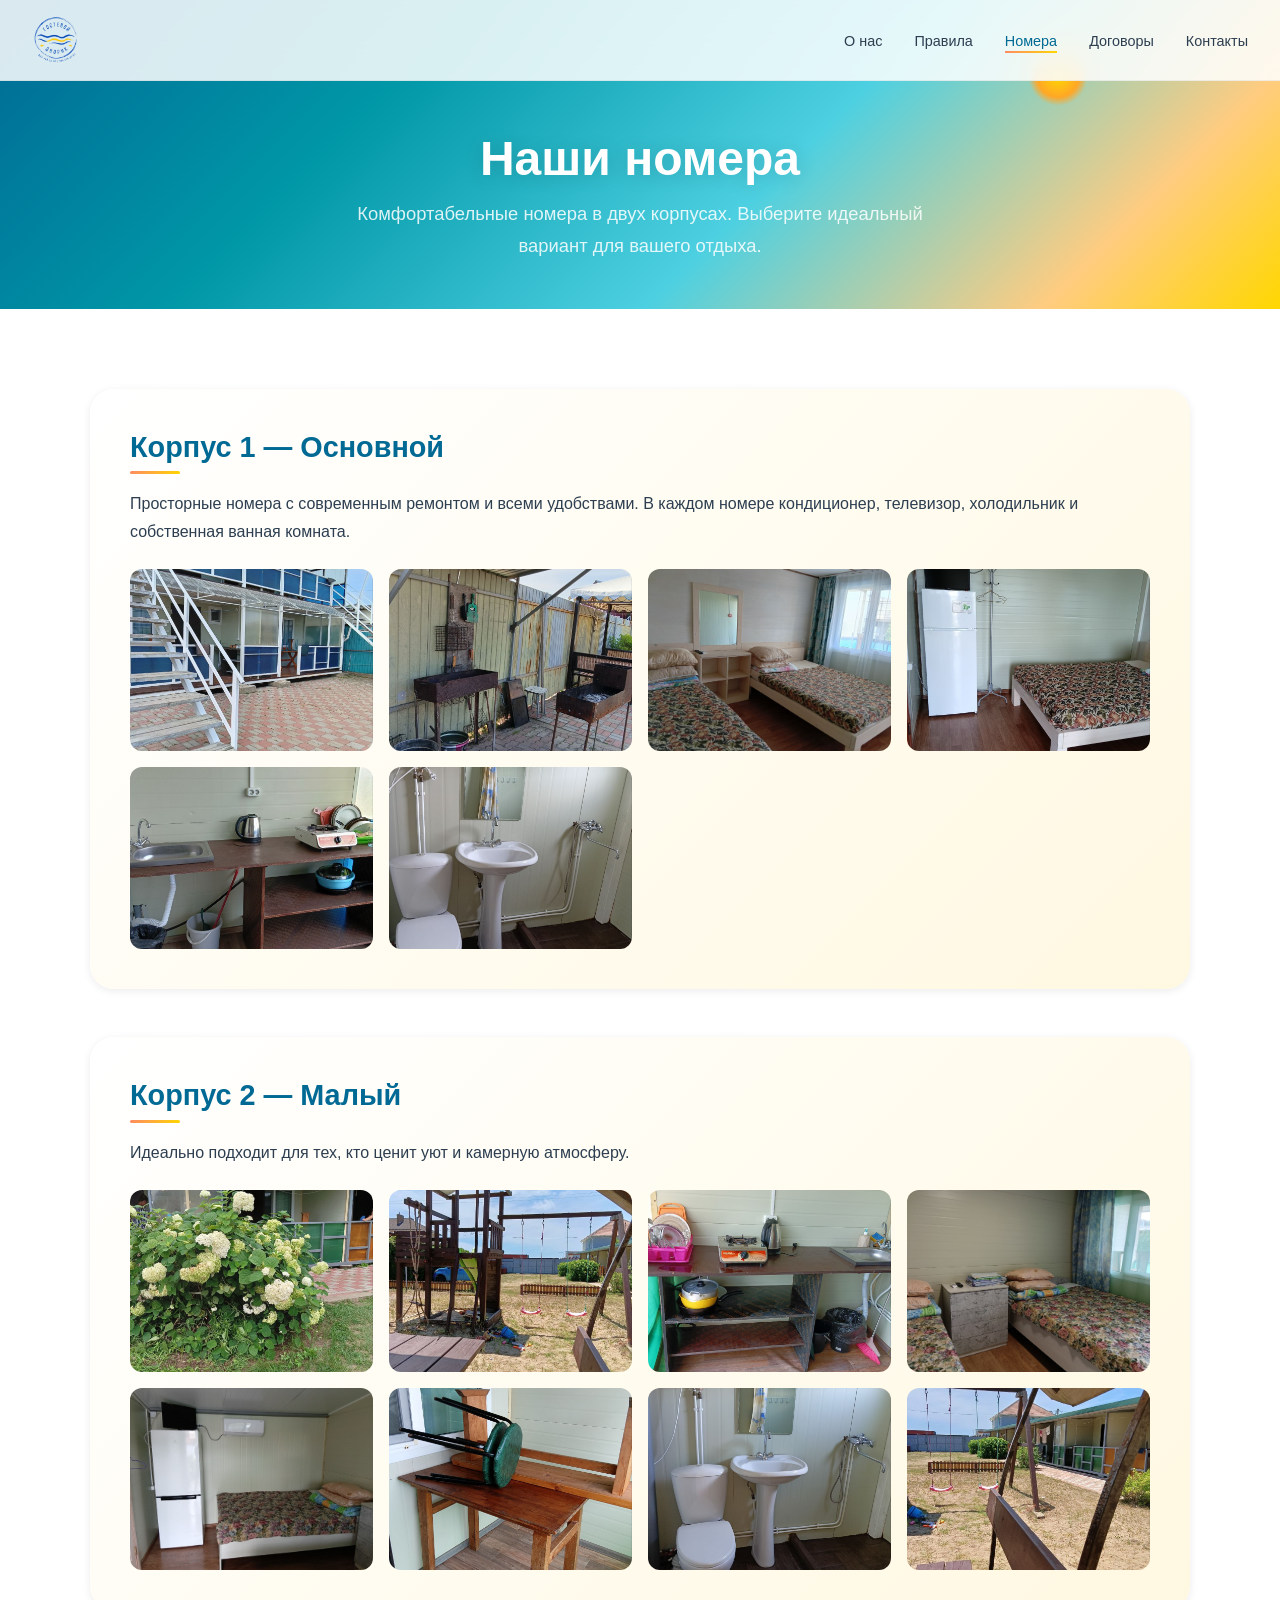
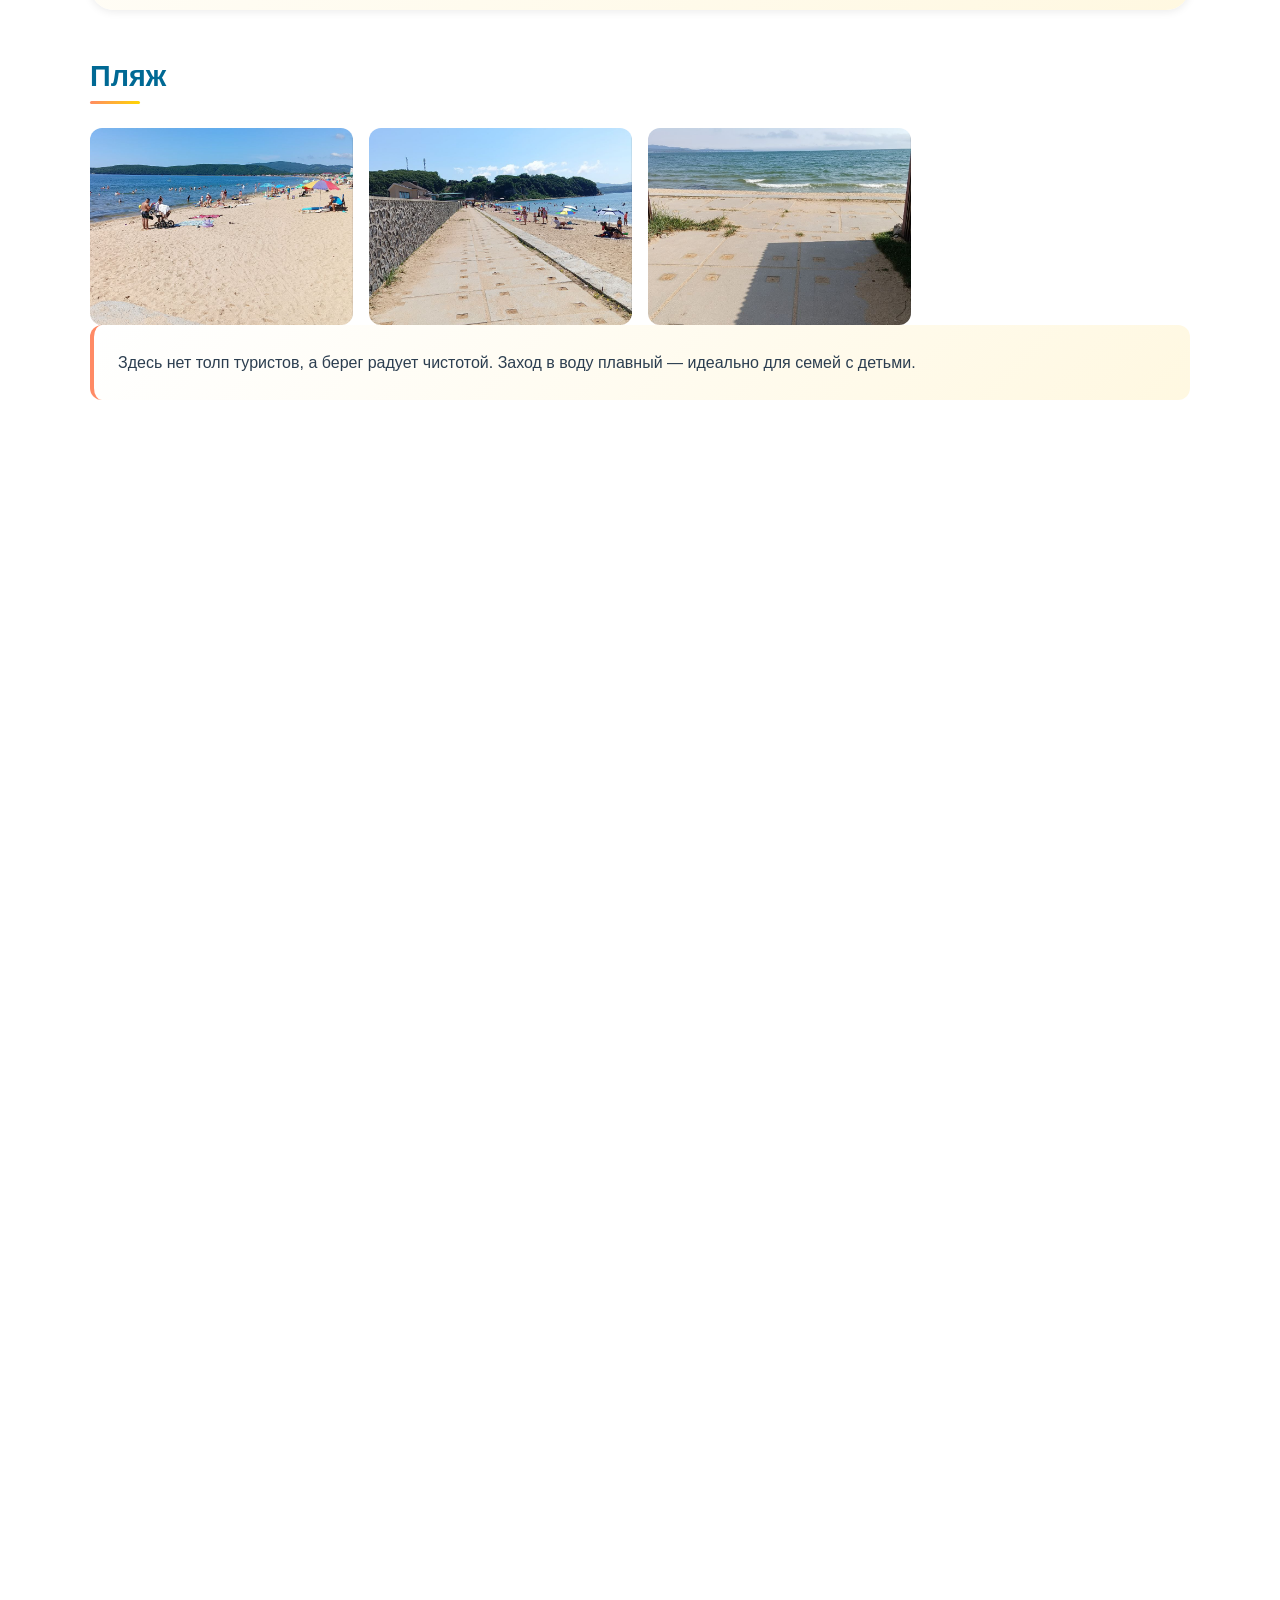
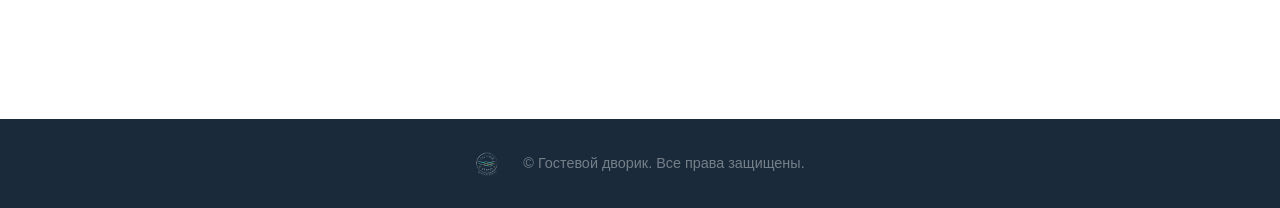
==== commit 4ce99f50: "Add files via upload" ====
--- a/generic.html
+++ b/generic.html
@@ -15,7 +15,7 @@
         .building-section:hover { box-shadow:var(--shadow-md); }
         .building-section h2 { color:var(--ocean-dark); font-size:1.8rem; margin-bottom:1rem; position:relative; padding-bottom:0.5rem; }
         .building-section h2:after { content:''; position:absolute; bottom:0; left:0; width:50px; height:3px; background:var(--gradient-sunset); border-radius:2px; }
-        .building-section>p { color:var(--text-medium); margin-bottom:1.5rem; }
+        .building-section>p { color:var(--text-dark); margin-bottom:1.5rem; }
         .gallery-grid { display:grid; grid-template-columns:repeat(auto-fill,minmax(220px,1fr)); gap:1rem; }
         .gallery-grid .gallery-item { overflow:hidden; border-radius:var(--radius); cursor:pointer; position:relative; aspect-ratio:4/3; }
         .gallery-grid .gallery-item img { width:100%; height:100%; object-fit:cover; transition:transform 0.5s ease; }
@@ -24,14 +24,14 @@
         .services-grid .services-column { background:var(--white); border-radius:var(--radius); padding:1.5rem; box-shadow:var(--shadow-sm); border:1px solid rgba(0,0,0,0.04); }
         .services-grid .services-title { font-size:1.1rem; color:var(--ocean-dark); margin-bottom:1rem; padding-bottom:0.5rem; border-bottom:2px solid var(--sunset-light); }
         .services-grid .services-list { list-style:none; padding:0; }
-        .services-grid .services-list li { padding:0.7rem 0; border-bottom:1px dashed #eee; display:flex; justify-content:space-between; align-items:center; color:var(--text-medium); }
+        .services-grid .services-list li { padding:0.7rem 0; border-bottom:1px dashed #eee; display:flex; justify-content:space-between; align-items:center; color:var(--text-dark); }
         .services-grid .services-list li:last-child { border-bottom:none; }
         .services-grid .services-list li::before { content:"\2713"; color:var(--ocean); font-weight:bold; margin-right:0.7rem; }
         .services-grid .free { color:#4CAF50; font-weight:600; font-size:0.85rem; }
         .gallery-section { margin:3rem 0; }
         .gallery-section h2 { font-size:1.8rem; color:var(--ocean-dark); margin-bottom:1.5rem; position:relative; padding-bottom:0.5rem; }
         .gallery-section h2:after { content:''; position:absolute; bottom:0; left:0; width:50px; height:3px; background:var(--gradient-sunset); border-radius:2px; }
-        .gallery-description p { color:var(--text-medium); background:var(--gradient-card); padding:1.5rem; border-radius:var(--radius); border-left:4px solid var(--sunset); }
+        .gallery-description p { color:var(--text-dark); background:var(--gradient-card); padding:1.5rem; border-radius:var(--radius); border-left:4px solid var(--sunset); }
         @media (max-width:768px) {
             .page-hero { padding:6rem 1.2rem 2rem; }
             .page-hero h1 { font-size:2rem; }
@@ -92,6 +92,7 @@
                         <div class="gallery-item"><img src="images/k2/5.jpg" alt="Корпус 2" onclick="openModal('building2',4)"></div>
                         <div class="gallery-item"><img src="images/k2/6.jpg" alt="Корпус 2" onclick="openModal('building2',5)"></div>
                         <div class="gallery-item"><img src="images/k2/7.jpg" alt="Корпус 2" onclick="openModal('building2',6)"></div>
+                        <div class="gallery-item"><img src="images/k2/8.jpg" alt="Корпус 2" onclick="openModal('building2',7)"></div>
                     </div>
                 </div>
 
@@ -118,6 +119,8 @@
                         <div class="gallery-item"><img src="images/entertainment/ent-4.jpg" alt="Развлечения" onclick="openModal('entertainment',3)"></div>
                         <div class="gallery-item"><img src="images/entertainment/ent-5.jpg" alt="Развлечения" onclick="openModal('entertainment',4)"></div>
                         <div class="gallery-item"><img src="images/entertainment/ent-6.jpg" alt="Развлечения" onclick="openModal('entertainment',5)"></div>
+                        <div class="gallery-item"><img src="images/entertainment/ent-7.jpg" alt="Развлечения" onclick="openModal('entertainment',6)"></div>
+                        <div class="gallery-item"><img src="images/entertainment/ent-8.jpg" alt="Развлечения" onclick="openModal('entertainment',7)"></div>
                     </div>
                     <div class="gallery-description">
                         <p>Детская площадка, бассейн, баня на дровах, SUP-доски и уютная библиотека.</p>
@@ -174,9 +177,9 @@
     <script>
         const galleries = {
             building1:[{src:"images/k1/1.jpg",alt:""},{src:"images/k1/2.jpg",alt:""},{src:"images/k1/3.jpg",alt:""},{src:"images/k1/4.jpg",alt:""},{src:"images/k1/5.jpg",alt:""},{src:"images/k1/6.jpg",alt:""}],
-            building2:[{src:"images/k2/1.jpg",alt:""},{src:"images/k2/2.jpg",alt:""},{src:"images/k2/3.jpg",alt:""},{src:"images/k2/4.jpg",alt:""},{src:"images/k2/5.jpg",alt:""},{src:"images/k2/6.jpg",alt:""},{src:"images/k2/7.jpg",alt:""}],
+            building2:[{src:"images/k2/1.jpg",alt:""},{src:"images/k2/2.jpg",alt:""},{src:"images/k2/3.jpg",alt:""},{src:"images/k2/4.jpg",alt:""},{src:"images/k2/5.jpg",alt:""},{src:"images/k2/6.jpg",alt:""},{src:"images/k2/7.jpg",alt:""},{src:"images/k2/8.jpg",alt:""}],
             beach:[{src:"images/beach/1.jpg",alt:""},{src:"images/beach/2.jpg",alt:""},{src:"images/beach/3.jpg",alt:""}],
-            entertainment:[{src:"images/entertainment/ent-1.jpg",alt:""},{src:"images/entertainment/ent-2.jpg",alt:""},{src:"images/entertainment/ent-3.jpg",alt:""},{src:"images/entertainment/ent-4.jpg",alt:""},{src:"images/entertainment/ent-5.jpg",alt:""},{src:"images/entertainment/ent-6.jpg",alt:""}]
+            entertainment:[{src:"images/entertainment/ent-1.jpg",alt:""},{src:"images/entertainment/ent-2.jpg",alt:""},{src:"images/entertainment/ent-3.jpg",alt:""},{src:"images/entertainment/ent-4.jpg",alt:""},{src:"images/entertainment/ent-5.jpg",alt:""},{src:"images/entertainment/ent-6.jpg",alt:""},{src:"images/entertainment/ent-7.jpg",alt:""},{src:"images/entertainment/ent-8.jpg",alt:""}]
         };
         let currentGallery='',currentSlide=0;
         function openModal(g,n){currentGallery=g;currentSlide=n;document.getElementById('galleryModal').style.display='block';document.body.style.overflow='hidden';updateModalImage();}
--- a/assets/css/main.css
+++ b/assets/css/main.css
@@ -38,11 +38,11 @@
 h1 { font-size:3.5rem; }
 h2 { font-size:2.5rem; }
 h3 { font-size:1.5rem; }
-p { color:var(--text-medium); margin-bottom:1.2rem; }
+p { color:var(--text-dark); margin-bottom:1.2rem; }
 
 .section-title { text-align:center; margin-bottom:0.5rem; }
 .section-title:after { content:''; display:block; width:60px; height:4px; background:var(--gradient-sunset); border-radius:2px; margin:0.8rem auto 0; }
-.section-subtitle { text-align:center; color:var(--text-light); font-size:1.1rem; max-width:600px; margin:0 auto 3rem; }
+.section-subtitle { text-align:center; color:var(--text-medium); font-size:1.1rem; max-width:600px; margin:0 auto 3rem; }
 
 .button { display:inline-flex; align-items:center; gap:0.5rem; padding:0.9rem 2.2rem; border-radius:50px; font-weight:600; font-size:0.95rem; border:none; cursor:pointer; transition:var(--transition); text-decoration:none; background:var(--white); color:var(--ocean-dark); box-shadow:var(--shadow-sm); }
 .button:hover { transform:translateY(-2px); box-shadow:var(--shadow-md); }
@@ -55,10 +55,10 @@
 #nav .logo .logo-img { height:48px; width:auto; display:block; }
 #nav .logo .logo-text { font-size:1.2rem; font-weight:800; background:var(--gradient-sea); -webkit-background-clip:text; -webkit-text-fill-color:transparent; background-clip:text; }
 #nav ul { display:flex; align-items:center; gap:2rem; }
-#nav ul li a { font-weight:500; font-size:0.9rem; color:var(--text-medium); position:relative; padding:0.3rem 0; }
+#nav ul li a { font-weight:500; font-size:0.9rem; color:var(--text-dark); position:relative; padding:0.3rem 0; }
 #nav ul li a:after { content:''; position:absolute; bottom:0; left:0; width:0; height:2px; background:var(--gradient-sunset); transition:var(--transition); }
 #nav ul li a:hover:after, #nav ul li a.active:after { width:100%; }
-#nav ul li a:hover, #nav ul li a.active { color:var(--text-dark); }
+#nav ul li a:hover, #nav ul li a.active { color:var(--ocean-dark); }
 .menu-toggle { display:none; flex-direction:column; gap:5px; cursor:pointer; padding:5px; background:none; border:none; }
 .menu-toggle span { width:24px; height:2px; background:var(--text-dark); border-radius:2px; transition:var(--transition); }
 
@@ -71,7 +71,7 @@
 #hero .hero-logo { margin-bottom:1rem; }
 #hero .hero-logo .hero-logo-img { max-width:220px; height:auto; margin:0 auto; filter:drop-shadow(0 4px 20px rgba(0,0,0,0.15)); }
 #hero h1 { font-size:4rem; font-weight:800; color:var(--white); margin-bottom:0.5rem; text-shadow:0 2px 20px rgba(0,0,0,0.15); }
-#hero h1 .highlight { background:linear-gradient(135deg, #FFD700, #FFA726); -webkit-background-clip:text; -webkit-text-fill-color:transparent; background-clip:text; }
+
 #hero p { font-size:1.25rem; color:rgba(255,255,255,0.9); margin-bottom:2.5rem; }
 #hero .actions { display:flex; gap:1rem; justify-content:center; flex-wrap:wrap; }
 #hero .actions .button { background:var(--white); color:var(--ocean-dark); font-weight:700; }
@@ -91,8 +91,8 @@
 #about .spotlights>section .image img { width:100%; height:100%; object-fit:cover; transition:transform 0.6s ease; }
 #about .spotlights>section:hover .image img { transform:scale(1.05); }
 #about .spotlights>section .content { padding:2.5rem; }
-#about .spotlights>section .content h2 { font-size:1.8rem; margin-bottom:1rem; color:var(--ocean-dark); }
-#about .spotlights>section .content p { color:var(--text-medium); margin-bottom:1.5rem; }
+#about .spotlights>section .content h2 { font-size:1.8rem; margin-bottom:1rem; color:#0088CC; }
+#about .spotlights>section .content p { color:var(--text-dark); margin-bottom:1.5rem; line-height:1.8; }
 #about .spotlights>section .content .button { background:var(--gradient-sea); color:var(--white); }
 
 #rules { background:linear-gradient(135deg, #F0F8FF 0%, #FFF8E1 100%); }
@@ -109,7 +109,7 @@
 .icon > .label { display:none; }
 #rules .features section .icon { font-size:2rem; color:var(--ocean); margin-bottom:1rem; display:inline-block; }
 #rules .features section h3 { font-size:1.1rem; color:var(--text-dark); margin-bottom:0.5rem; }
-#rules .features section p { font-size:0.95rem; color:var(--text-light); margin-bottom:0; }
+#rules .features section p { font-size:0.95rem; color:var(--text-dark); margin-bottom:0; }
 
 #documents { background:var(--white); }
 #documents .documents-grid { display:grid; grid-template-columns:repeat(auto-fit, minmax(250px, 1fr)); gap:1.5rem; max-width:700px; margin:0 auto; }
